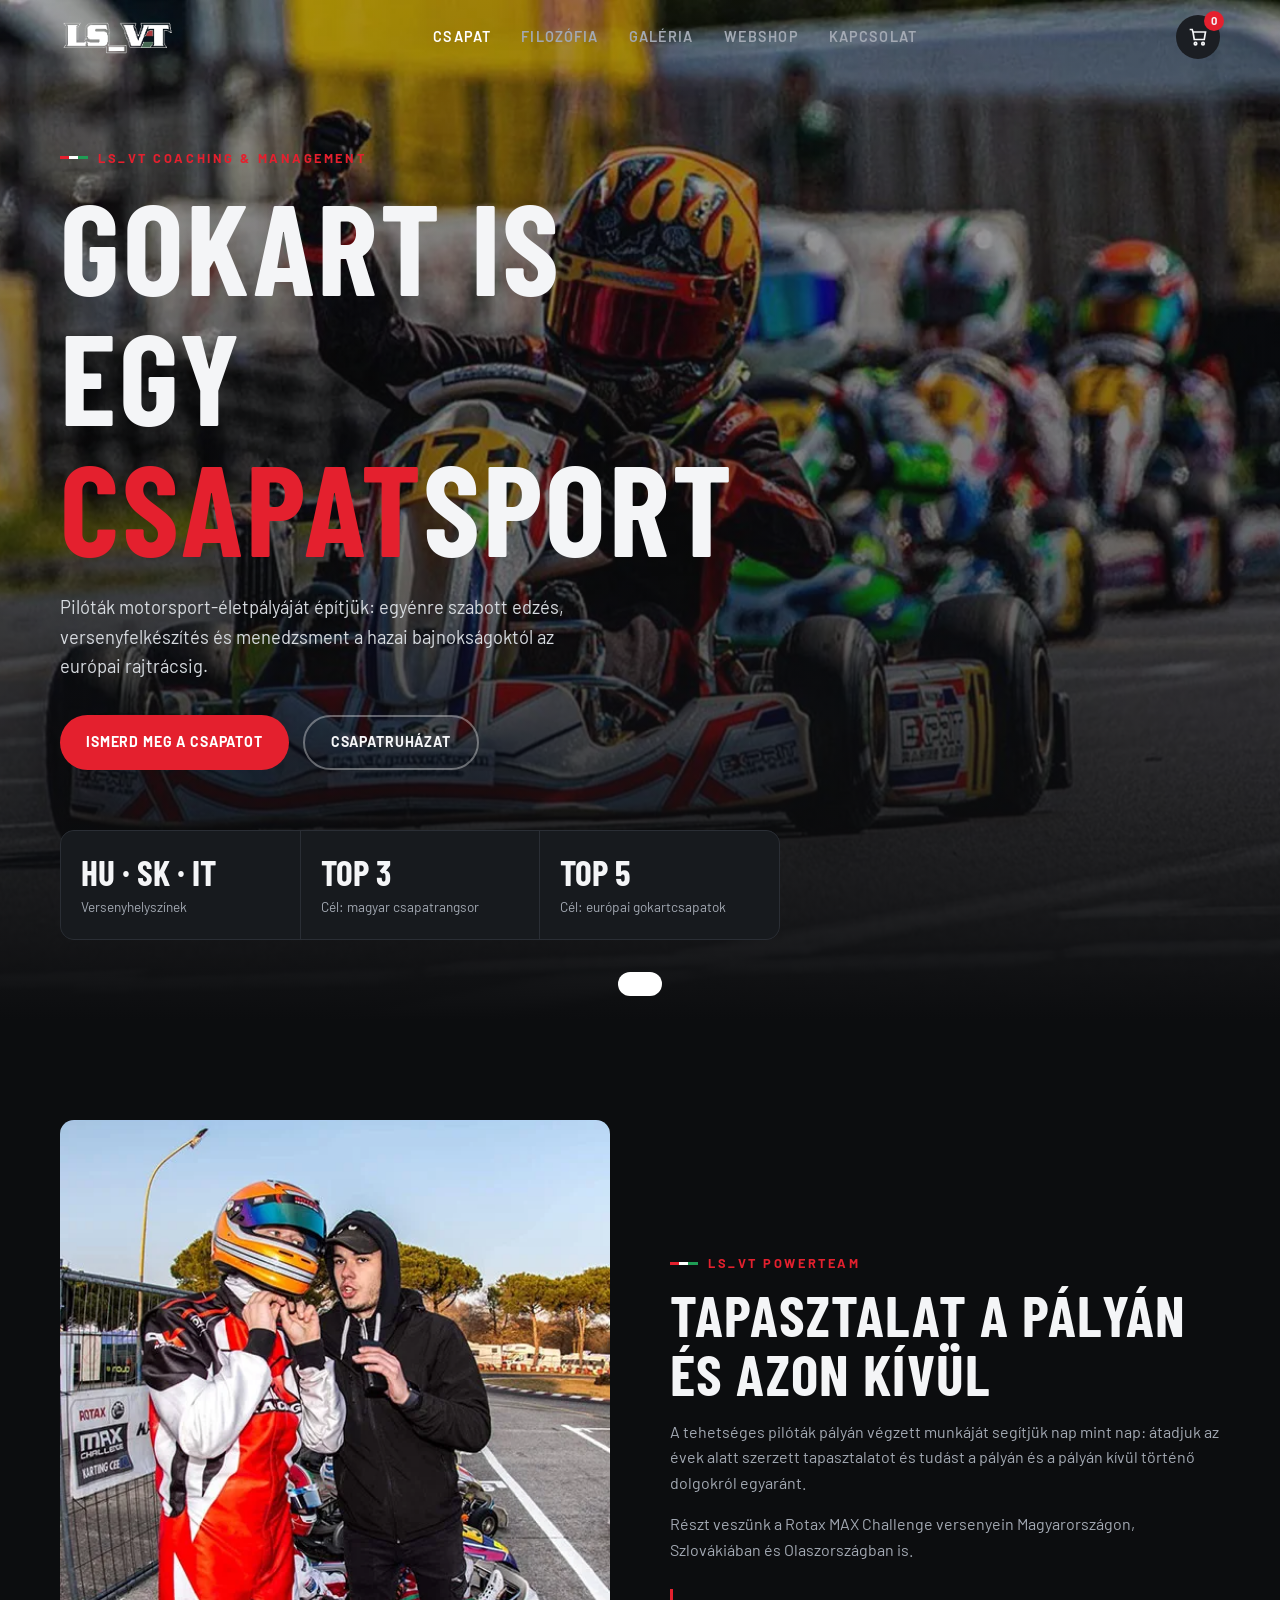
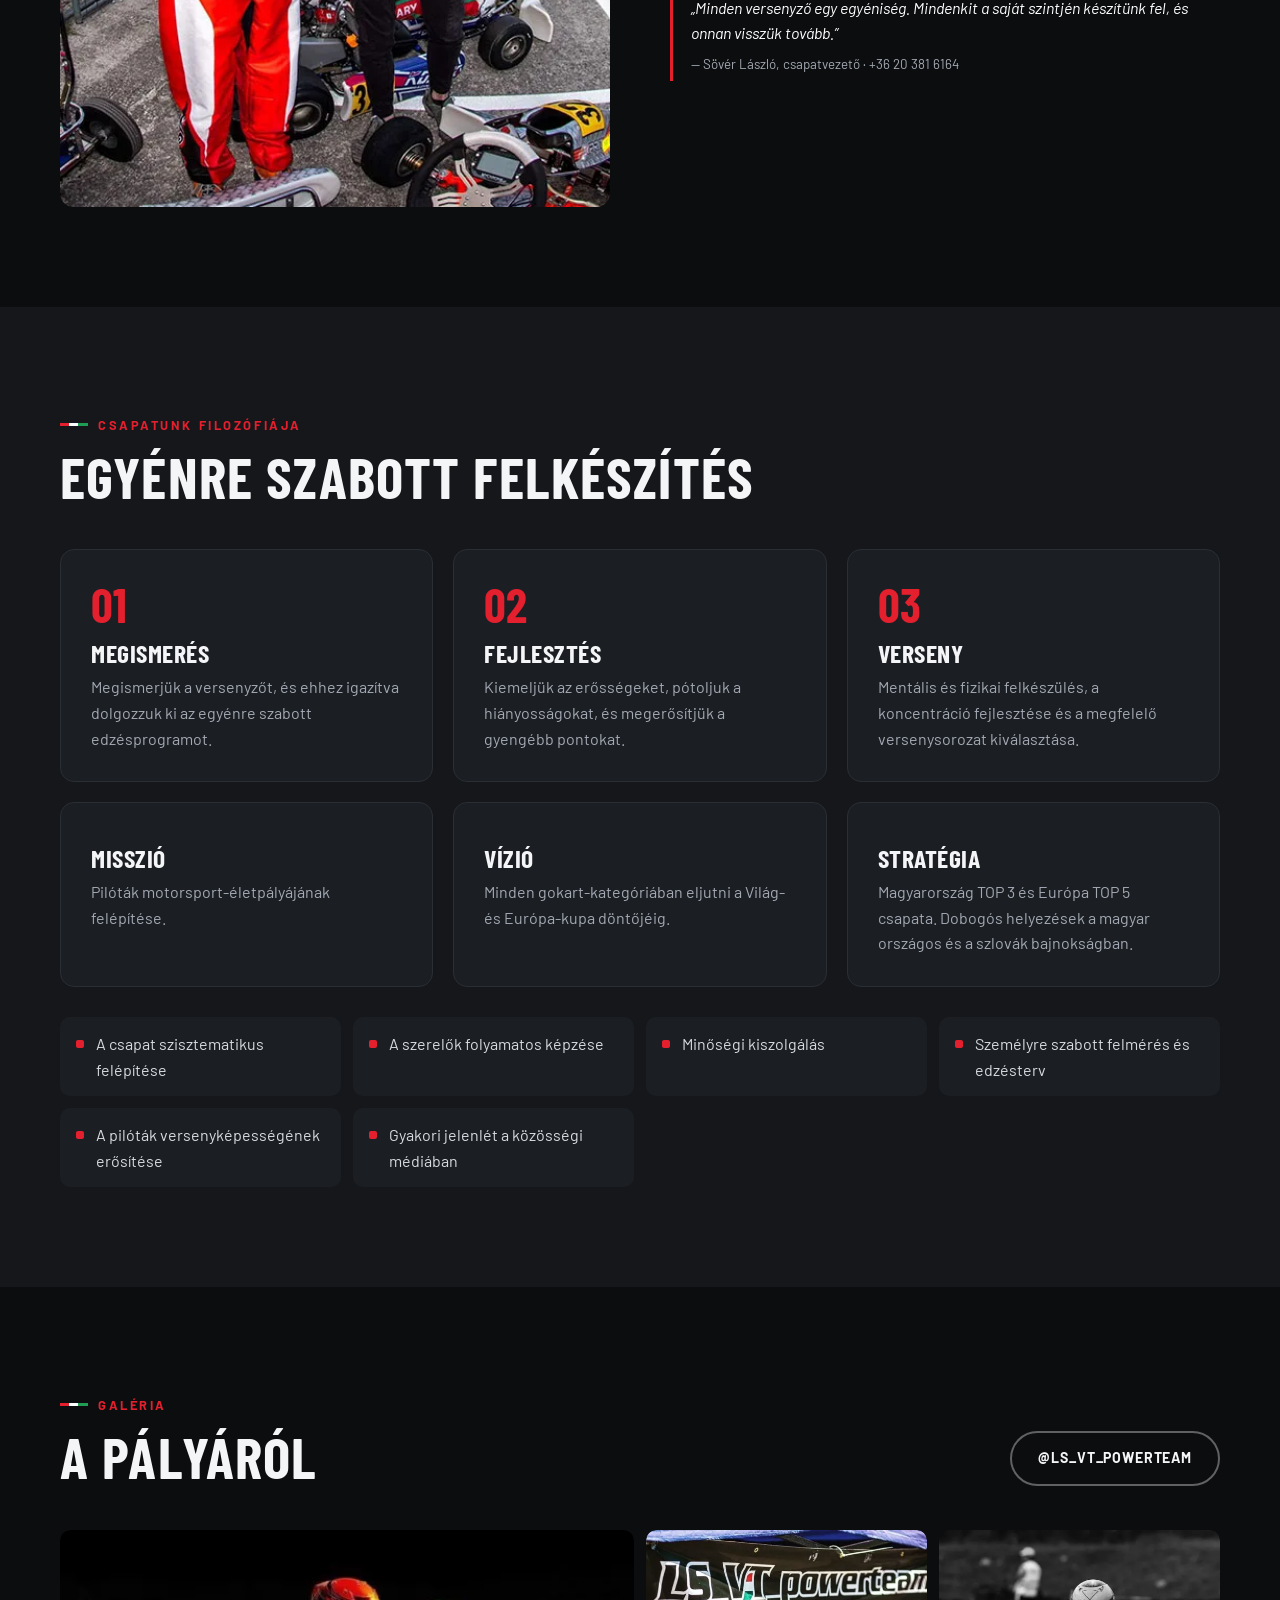
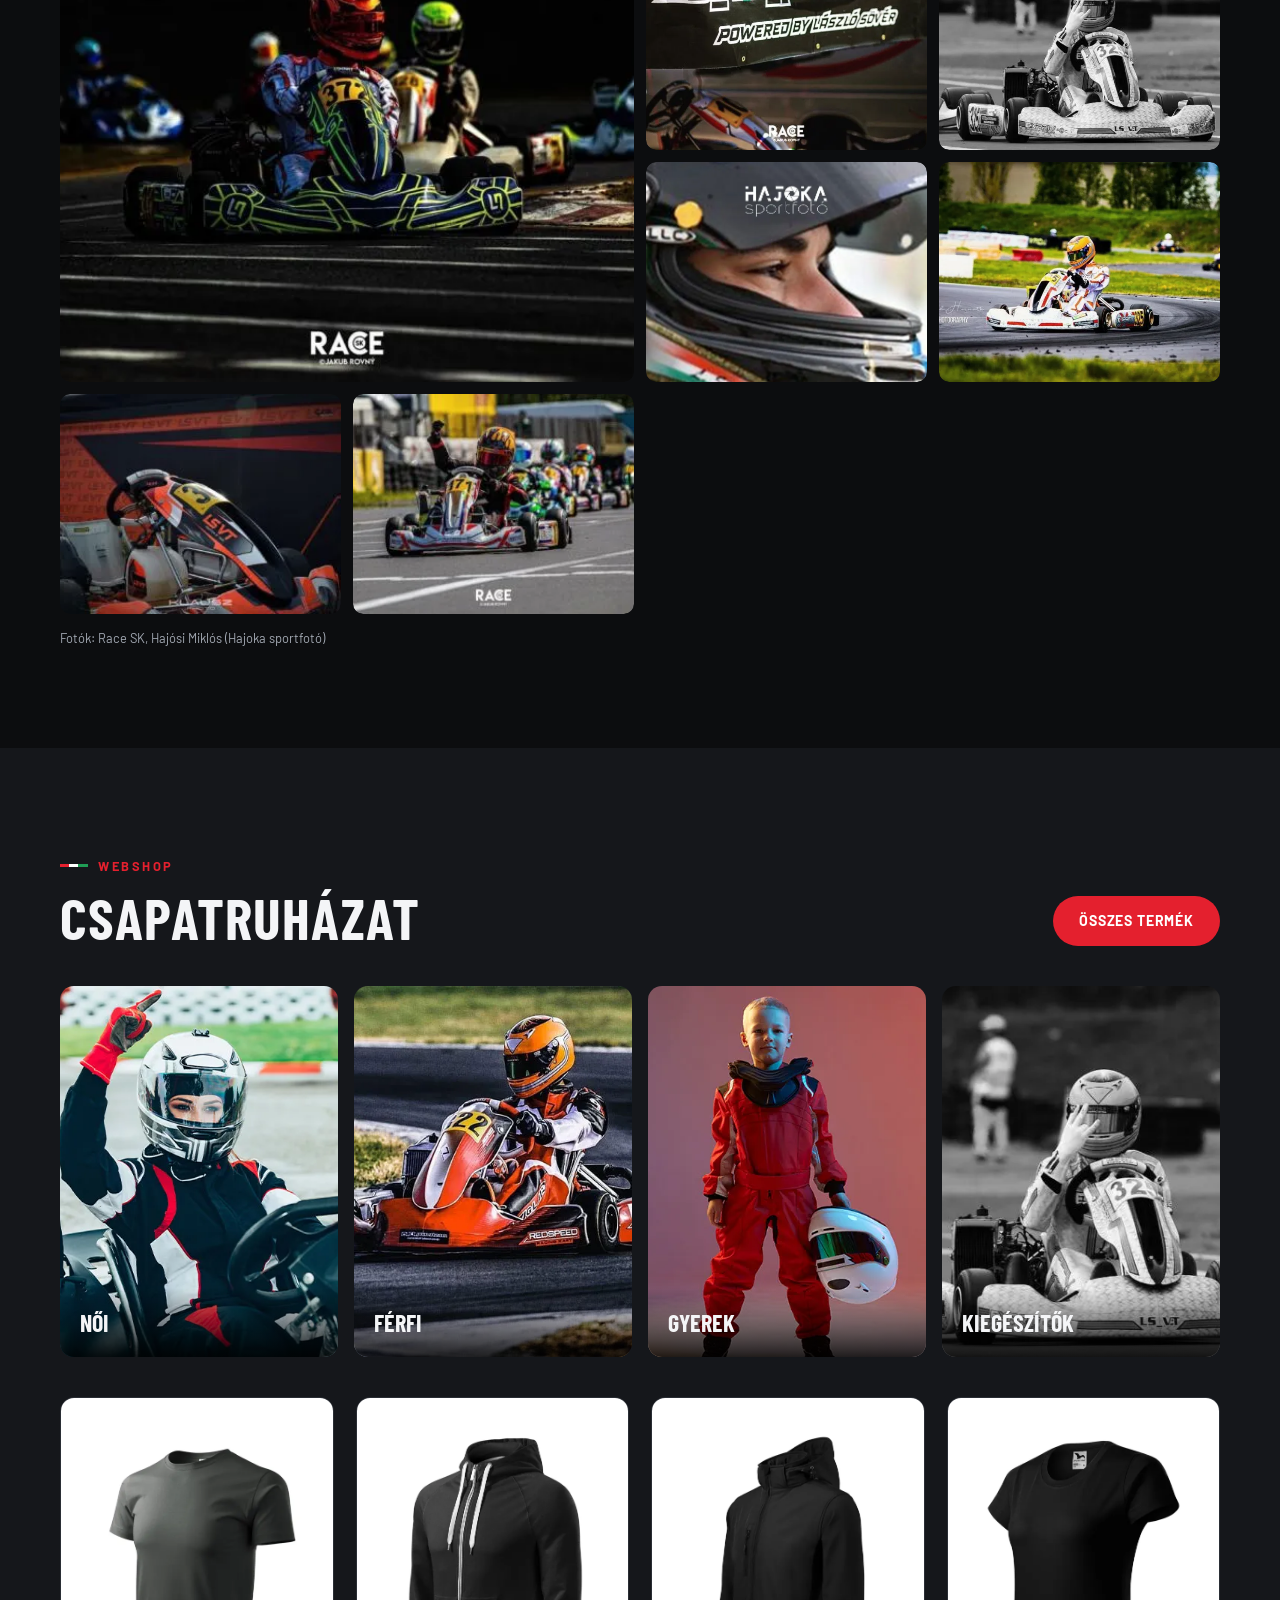
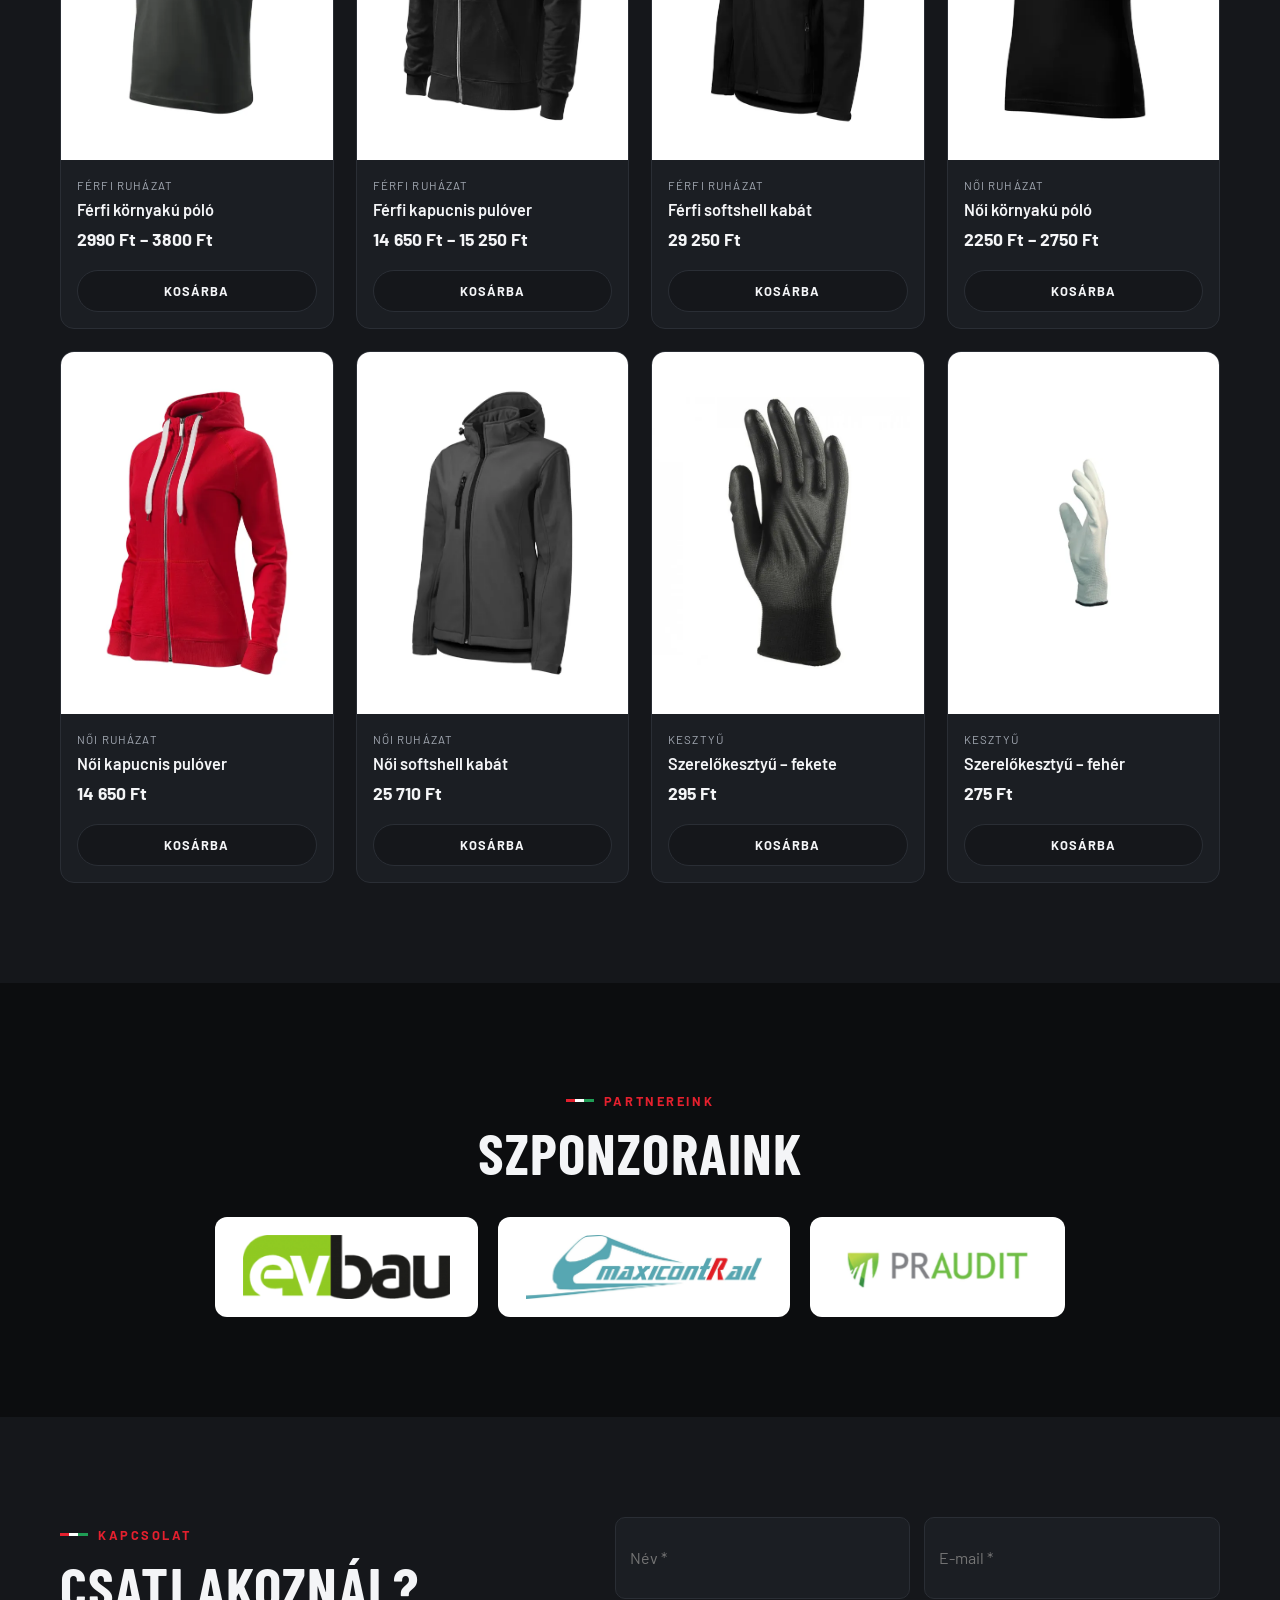
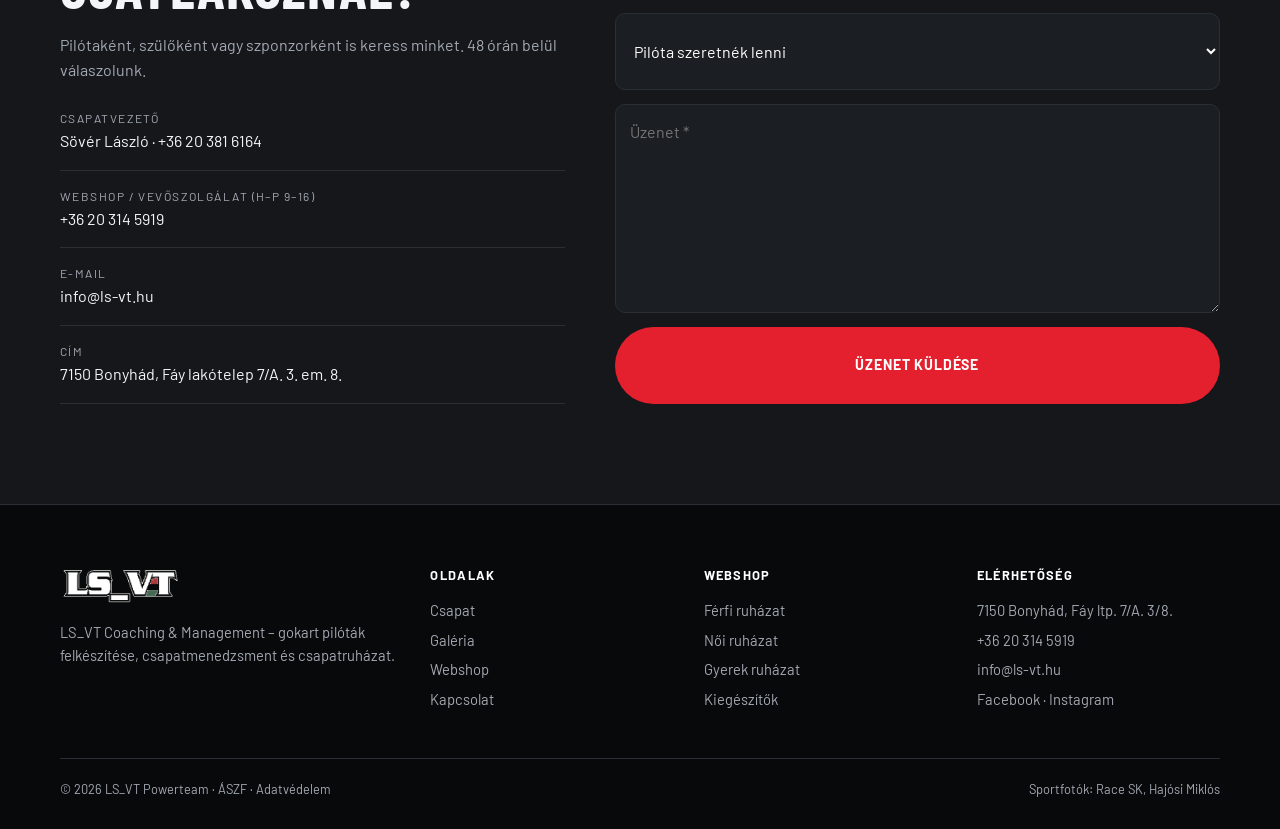
==== index.html @ 289fb7e3 "LS_VT weboldal és webshop újratervezés Co-Authored-By: Claude Opus 5.5 <noreply@anthropic.com> Claud" ====
<!doctype html>
<html lang="hu">
<head>
<meta charset="utf-8">
<meta name="viewport" content="width=device-width,initial-scale=1">
<title>LS_VT Powerteam – Gokart csapat és webshop</title>
<meta name="description" content="LS_VT Coaching & Management: magyar gokartcsapat, egyénre szabott pilótafelkészítés, csapatmenedzsment és csapatruházat webshop.">
<meta property="og:title" content="LS_VT Powerteam – Gokart csapat">
<meta property="og:image" content="assets/img/team.webp">
<link rel="icon" href="assets/img/logo-dark.png">
<link rel="preconnect" href="https://fonts.googleapis.com"><link rel="preconnect" href="https://fonts.gstatic.com" crossorigin>
<link href="https://fonts.googleapis.com/css2?family=Barlow:wght@400;600;700&family=Barlow+Condensed:wght@700;800&display=swap" rel="stylesheet">
<link rel="stylesheet" href="assets/style.css">
</head>
<body data-page="home">
<div id="hdr"></div>

<section class="hero">
  <div class="wrap">
    <span class="eyebrow">LS_VT Coaching &amp; Management</span>
    <h1>Gokart is egy <em>csapat</em>sport</h1>
    <p>Pilóták motorsport-életpályáját építjük: egyénre szabott edzés, versenyfelkészítés és menedzsment a hazai bajnokságoktól az európai rajtrácsig.</p>
    <div class="ctas"><a class="btn btn-red" href="#csapat">Ismerd meg a csapatot</a><a class="btn btn-ghost" href="webshop.html">Csapatruházat</a></div>
    <div class="stats">
      <div><strong>HU · SK · IT</strong><span>Versenyhelyszínek</span></div>
      <div><strong>TOP 3</strong><span>Cél: magyar csapatrangsor</span></div>
      <div><strong>TOP 5</strong><span>Cél: európai gokartcsapatok</span></div>
    </div>
  </div>
</section>

<section id="csapat">
  <div class="wrap split">
    <img src="assets/img/filozofia.webp" alt="LS_VT pilóta és coach a rajtrácson" loading="lazy">
    <div>
      <span class="eyebrow">LS_VT Powerteam</span>
      <h2>Tapasztalat a pályán és azon kívül</h2>
      <p>A tehetséges pilóták pályán végzett munkáját segítjük nap mint nap: átadjuk az évek alatt szerzett tapasztalatot és tudást a pályán és a pályán kívül történő dolgokról egyaránt.</p>
      <p>Részt veszünk a Rotax MAX Challenge versenyein Magyarországon, Szlovákiában és Olaszországban is.</p>
      <div class="quote">„Minden versenyző egy egyéniség. Mindenkit a saját szintjén készítünk fel, és onnan visszük tovább.”<small>— Sövér László, csapatvezető · <a href="tel:+36203816164">+36 20 381 6164</a></small></div>
    </div>
  </div>
</section>

<section id="filozofia" class="alt">
  <div class="wrap">
    <span class="eyebrow">Csapatunk filozófiája</span>
    <h2>Egyénre szabott felkészítés</h2>
    <div class="grid3">
      <div class="pill"><div class="n">01</div><h3>Megismerés</h3><p>Megismerjük a versenyzőt, és ehhez igazítva dolgozzuk ki az egyénre szabott edzésprogramot.</p></div>
      <div class="pill"><div class="n">02</div><h3>Fejlesztés</h3><p>Kiemeljük az erősségeket, pótoljuk a hiányosságokat, és megerősítjük a gyengébb pontokat.</p></div>
      <div class="pill"><div class="n">03</div><h3>Verseny</h3><p>Mentális és fizikai felkészülés, a koncentráció fejlesztése és a megfelelő versenysorozat kiválasztása.</p></div>
    </div>
    <div class="grid3" style="margin-top:20px">
      <div class="pill"><h3>Misszió</h3><p>Pilóták motorsport-életpályájának felépítése.</p></div>
      <div class="pill"><h3>Vízió</h3><p>Minden gokart-kategóriában eljutni a Világ- és Európa-kupa döntőjéig.</p></div>
      <div class="pill"><h3>Stratégia</h3><p>Magyarország TOP 3 és Európa TOP 5 csapata. Dobogós helyezések a magyar országos és a szlovák bajnokságban.</p></div>
    </div>
    <ul class="goals">
      <li>A csapat szisztematikus felépítése</li><li>A szerelők folyamatos képzése</li><li>Minőségi kiszolgálás</li>
      <li>Személyre szabott felmérés és edzésterv</li><li>A pilóták versenyképességének erősítése</li><li>Gyakori jelenlét a közösségi médiában</li>
    </ul>
  </div>
</section>

<section id="galeria">
  <div class="wrap">
    <div class="head-row"><div><span class="eyebrow">Galéria</span><h2>A pályáról</h2></div>
      <a class="btn btn-ghost" href="https://www.instagram.com/ls_vt_powerteam/" target="_blank" rel="noopener">@ls_vt_powerteam</a></div>
    <div class="gal">
      <a class="big" href="https://www.instagram.com/ls_vt_powerteam/" target="_blank" rel="noopener"><img src="assets/img/ig2.webp" alt="LS_VT pilóta éjszakai versenyen" loading="lazy"></a>
      <a href="https://www.instagram.com/ls_vt_powerteam/" target="_blank" rel="noopener"><img src="assets/img/ig4.webp" alt="LS_VT powerteam molinó" loading="lazy"></a>
      <a href="https://www.instagram.com/ls_vt_powerteam/" target="_blank" rel="noopener"><img src="assets/img/ig3.webp" alt="Pilóta a gokartban" loading="lazy"></a>
      <a href="https://www.instagram.com/ls_vt_powerteam/" target="_blank" rel="noopener"><img src="assets/img/cat-egyeb.webp" alt="Pilóta sisakban" loading="lazy"></a>
      <a href="https://www.instagram.com/ls_vt_powerteam/" target="_blank" rel="noopener"><img src="assets/img/ig5.webp" alt="Gokart kanyarban" loading="lazy"></a>
      <a href="https://www.instagram.com/ls_vt_powerteam/" target="_blank" rel="noopener"><img src="assets/img/ig1.webp" alt="LS_VT verseny" loading="lazy"></a>
      <a href="https://www.instagram.com/ls_vt_powerteam/" target="_blank" rel="noopener"><img src="assets/img/ig6.webp" alt="LS_VT verseny" loading="lazy"></a>
    </div>
    <p class="credit">Fotók: Race SK, Hajósi Miklós (Hajoka sportfotó)</p>
  </div>
</section>

<section class="alt" id="shop">
  <div class="wrap">
    <div class="head-row"><div><span class="eyebrow">Webshop</span><h2>Csapatruházat</h2></div>
      <a class="btn btn-red" href="webshop.html">Összes termék</a></div>
    <div class="cats">
      <a class="cat" href="webshop.html?k=Női ruházat"><img src="assets/img/cat-noi.webp" alt="" loading="lazy"><span>Női</span></a>
      <a class="cat" href="webshop.html?k=Férfi ruházat"><img src="assets/img/cat-ferfi.webp" alt="" loading="lazy"><span>Férfi</span></a>
      <a class="cat" href="webshop.html?k=Gyerek ruházat"><img src="assets/img/cat-gyerek.webp" alt="" loading="lazy"><span>Gyerek</span></a>
      <a class="cat" href="webshop.html?k=Kiegészítők"><img src="assets/img/ig3.webp" alt="" loading="lazy"><span>Kiegészítők</span></a>
    </div>
    <div class="pgrid" id="featured"></div>
  </div>
</section>

<section id="szponzorok">
  <div class="wrap" style="text-align:center">
    <span class="eyebrow">Partnereink</span><h2>Szponzoraink</h2>
    <div class="spons">
      <a href="https://evbau.hu/" target="_blank" rel="noopener"><img src="assets/img/sp-evbau.png" alt="EVBAU" loading="lazy"></a>
      <a href="https://maxicontrail.hu/" target="_blank" rel="noopener"><img src="assets/img/sp-rail.jpg" alt="Maxi Con Trail" loading="lazy"></a>
      <a><img src="assets/img/sp-praudit.jpg" alt="Praudit" loading="lazy"></a>
    </div>
  </div>
</section>

<section id="kapcsolat" class="alt">
  <div class="wrap contact">
    <div>
      <span class="eyebrow">Kapcsolat</span><h2>Csatlakoznál?</h2>
      <p style="color:var(--mut);margin:16px 0 10px">Pilótaként, szülőként vagy szponzorként is keress minket. 48 órán belül válaszolunk.</p>
      <ul class="cinfo">
        <li><small>Csapatvezető</small>Sövér László · <a href="tel:+36203816164">+36 20 381 6164</a></li>
        <li><small>Webshop / vevőszolgálat (H–P 9–16)</small><a href="tel:+36203145919">+36 20 314 5919</a></li>
        <li><small>E-mail</small><a href="mailto:info@ls-vt.hu">info@ls-vt.hu</a></li>
        <li><small>Cím</small>7150 Bonyhád, Fáy lakótelep 7/A. 3. em. 8.</li>
      </ul>
    </div>
    <form class="f" id="kf">
      <div class="row"><input name="nev" placeholder="Név *" required><input name="email" type="email" placeholder="E-mail *" required></div>
      <select name="targy"><option>Pilóta szeretnék lenni</option><option>Szponzoráció</option><option>Webshop / rendelés</option><option>Egyéb</option></select>
      <textarea name="uzenet" rows="6" placeholder="Üzenet *" required></textarea>
      <button class="btn btn-red" style="justify-content:center">Üzenet küldése</button>
    </form>
  </div>
</section>

<div id="ftr"></div>
<script src="assets/app.js"></script>
<script>
LSVT.productsReady.then(ps => {
  const pick = [...ps].sort((a, b) => b.img.length - a.img.length || a.id - b.id).slice(0, 8);
  document.getElementById("featured").innerHTML = pick.map(LSVT.card).join("");
});
document.getElementById("kf").onsubmit = e => {
  e.preventDefault(); const d = Object.fromEntries(new FormData(e.target));
  location.href = `mailto:info@ls-vt.hu?subject=${encodeURIComponent(d.targy + " – " + d.nev)}&body=${encodeURIComponent(d.uzenet + "\n\n" + d.nev + " <" + d.email + ">")}`;
};
</script>
</body>
</html>
---- assets/style.css ----
:root{
  --bg:#0c0d0f;--bg2:#15171b;--card:#1b1e23;--line:#2a2e35;
  --fg:#f4f5f7;--mut:#a3a9b3;--red:#e4202e;--green:#1f9d55;--white:#fff;
  --r:14px;--max:1200px;
  --ff:"Barlow",system-ui,sans-serif;--fh:"Barlow Condensed","Barlow",system-ui,sans-serif;
}
*{box-sizing:border-box;margin:0;padding:0}
html{scroll-behavior:smooth}
body{background:var(--bg);color:var(--fg);font:16px/1.6 var(--ff);-webkit-font-smoothing:antialiased;overflow-x:hidden}
img{max-width:100%;display:block}
a{color:inherit;text-decoration:none}
button{font:inherit;cursor:pointer;border:0;background:none;color:inherit}
.wrap{max-width:var(--max);margin:0 auto;padding:0 20px}
h1,h2,h3{font-family:var(--fh);text-transform:uppercase;letter-spacing:.02em;line-height:1.02}
h2{font-size:clamp(2.2rem,5vw,3.6rem)}
.eyebrow{display:inline-flex;align-items:center;gap:10px;color:var(--red);font:700 .8rem var(--ff);letter-spacing:.2em;text-transform:uppercase;margin-bottom:14px}
.eyebrow::before{content:"";width:28px;height:3px;background:linear-gradient(90deg,var(--red) 33%,#fff 33% 66%,var(--green) 66%)}
.btn{display:inline-flex;align-items:center;gap:10px;padding:14px 26px;border-radius:999px;font-weight:700;text-transform:uppercase;letter-spacing:.06em;font-size:.88rem;transition:.2s}
.btn-red{background:var(--red);color:#fff}.btn-red:hover{background:#ff3341;transform:translateY(-2px)}
.btn-ghost{border:2px solid rgba(255,255,255,.35)}.btn-ghost:hover{border-color:#fff}
section{padding:100px 0}

/* header */
.hdr{position:fixed;inset:0 0 auto;z-index:50;transition:.25s}
.hdr.solid{background:rgba(12,13,15,.92);backdrop-filter:blur(12px);border-bottom:1px solid var(--line)}
.hdr .wrap{display:flex;align-items:center;justify-content:space-between;height:74px}
.hdr .logo img{height:38px;width:auto}
.nav{display:flex;gap:30px;align-items:center}
.nav a{font-weight:600;font-size:.9rem;text-transform:uppercase;letter-spacing:.08em;color:var(--mut)}
.nav a:hover,.nav a.on{color:#fff}
.cartbtn{position:relative;width:44px;height:44px;border-radius:50%;background:var(--card);display:grid;place-items:center}
.cartbtn b{position:absolute;top:-4px;right:-4px;background:var(--red);font-size:.7rem;min-width:20px;height:20px;border-radius:10px;display:grid;place-items:center;padding:0 5px}
.burger{display:none}
@media(max-width:820px){
  .nav{position:fixed;inset:74px 0 auto;flex-direction:column;background:var(--bg);padding:24px;gap:20px;border-bottom:1px solid var(--line);transform:translateY(-130%);transition:.3s}
  .nav.open{transform:none}
  .burger{display:grid;place-items:center;width:44px;height:44px}
  .hdr{background:rgba(12,13,15,.92)}
}

/* hero */
.hero{min-height:100svh;display:flex;align-items:flex-end;position:relative;padding:140px 0 80px;isolation:isolate}
.hero::before{content:"";position:absolute;inset:0;background:url(img/team.webp) center 30%/cover;z-index:-2}
.hero::after{content:"";position:absolute;inset:0;background:linear-gradient(180deg,rgba(12,13,15,.35),rgba(12,13,15,.55) 50%,var(--bg));z-index:-1}
.hero h1{font-size:clamp(3.2rem,10vw,8rem);max-width:12ch}
.hero h1 em{font-style:normal;color:var(--red)}
.hero p{max-width:52ch;color:#d7dbe0;font-size:1.15rem;margin:22px 0 34px}
.hero .ctas{display:flex;gap:14px;flex-wrap:wrap}
.stats{display:grid;grid-template-columns:repeat(3,1fr);gap:1px;background:var(--line);border:1px solid var(--line);border-radius:var(--r);overflow:hidden;margin-top:60px;max-width:720px}
.stats div{background:rgba(21,23,27,.85);padding:20px}
.stats strong{font:700 2.2rem var(--fh);display:block}
.stats span{color:var(--mut);font-size:.85rem}

/* split */
.split{display:grid;grid-template-columns:1fr 1fr;gap:60px;align-items:center}
.split img{border-radius:var(--r);aspect-ratio:4/5;object-fit:cover;width:100%}
.split p{color:var(--mut);margin-top:16px}
.quote{border-left:3px solid var(--red);padding:6px 0 6px 18px;margin-top:26px;color:#fff;font-style:italic}
.quote small{display:block;color:var(--mut);font-style:normal;margin-top:8px}
@media(max-width:820px){.split{grid-template-columns:1fr;gap:36px}}

/* pillars */
.alt{background:var(--bg2)}
.grid3{display:grid;grid-template-columns:repeat(3,1fr);gap:20px;margin-top:44px}
.pill{background:var(--card);border:1px solid var(--line);border-radius:var(--r);padding:30px}
.pill .n{font:700 3rem var(--fh);color:var(--red);line-height:1}
.pill h3{font-size:1.6rem;margin:12px 0 8px}
.pill p{color:var(--mut)}
@media(max-width:820px){.grid3{grid-template-columns:1fr}}
.goals{display:grid;grid-template-columns:repeat(auto-fill,minmax(250px,1fr));gap:12px;margin-top:30px}
.goals li{list-style:none;background:var(--card);border-radius:10px;padding:14px 16px;display:flex;gap:12px;align-items:flex-start;color:#d7dbe0}
.goals li::before{content:"";flex:none;width:8px;height:8px;margin-top:9px;border-radius:2px;background:var(--red)}

/* gallery */
.gal{display:grid;grid-template-columns:repeat(4,1fr);grid-auto-rows:220px;gap:12px;margin-top:44px}
.gal img{width:100%;height:100%;object-fit:cover;border-radius:10px;transition:.4s;filter:saturate(.9)}
.gal a{overflow:hidden;border-radius:10px}
.gal a:hover img{transform:scale(1.05);filter:none}
.gal .big{grid-column:span 2;grid-row:span 2}
@media(max-width:820px){.gal{grid-template-columns:1fr 1fr;grid-auto-rows:160px}}
.credit{color:var(--mut);font-size:.8rem;margin-top:14px}

/* products */
.head-row{display:flex;justify-content:space-between;align-items:flex-end;gap:20px;flex-wrap:wrap}
.pgrid{display:grid;grid-template-columns:repeat(auto-fill,minmax(230px,1fr));gap:22px;margin-top:40px}
.pc{background:var(--card);border:1px solid var(--line);border-radius:var(--r);overflow:hidden;display:flex;flex-direction:column;transition:.2s}
.pc:hover{border-color:#444a54;transform:translateY(-3px)}
.pc .ph{aspect-ratio:3/4;background:#fff;position:relative;overflow:hidden}
.pc .ph img{width:100%;height:100%;object-fit:contain;transition:opacity .3s}
.pc .ph img+img{position:absolute;inset:0;opacity:0}
.pc:hover .ph img+img{opacity:1}
.pc .bd{padding:16px;display:flex;flex-direction:column;gap:6px;flex:1}
.pc .ct{font-size:.72rem;color:var(--mut);text-transform:uppercase;letter-spacing:.1em}
.pc h3{font:600 1.02rem var(--ff);text-transform:none;letter-spacing:0}
.pc .pr{font-weight:700;font-size:1.1rem;margin-top:auto}
.pc .add{margin-top:10px;background:var(--bg2);border:1px solid var(--line);border-radius:999px;padding:10px;font-weight:700;font-size:.8rem;text-transform:uppercase;letter-spacing:.08em}
.pc .add:hover{background:var(--red);border-color:var(--red)}

/* categories */
.cats{display:grid;grid-template-columns:repeat(4,1fr);gap:16px;margin-top:40px}
.cat{position:relative;border-radius:var(--r);overflow:hidden;aspect-ratio:3/4}
.cat img{width:100%;height:100%;object-fit:cover;transition:.5s}
.cat:hover img{transform:scale(1.06)}
.cat span{position:absolute;inset:auto 0 0;padding:20px;font:700 1.5rem var(--fh);text-transform:uppercase;background:linear-gradient(transparent,rgba(0,0,0,.85))}
@media(max-width:820px){.cats{grid-template-columns:1fr 1fr}}

/* sponsors */
.spons{display:flex;flex-wrap:wrap;gap:20px;justify-content:center;margin-top:36px}
.spons a{background:#fff;border-radius:12px;padding:18px 28px;height:100px;display:grid;place-items:center;min-width:200px}
.spons img{max-height:64px;width:auto}

/* contact */
.contact{display:grid;grid-template-columns:1fr 1.2fr;gap:50px}
.cinfo li{list-style:none;padding:16px 0;border-bottom:1px solid var(--line)}
.cinfo small{display:block;color:var(--mut);font-size:.75rem;text-transform:uppercase;letter-spacing:.12em}
form.f{display:grid;gap:14px}
.f input,.f textarea,.f select{width:100%;background:var(--card);border:1px solid var(--line);border-radius:10px;padding:14px;color:#fff;font:inherit}
.f input:focus,.f textarea:focus,.f select:focus{outline:2px solid var(--red);border-color:transparent}
.f .row{display:grid;grid-template-columns:1fr 1fr;gap:14px}
@media(max-width:820px){.contact{grid-template-columns:1fr}.f .row{grid-template-columns:1fr}}

/* footer */
footer{background:#08090a;border-top:1px solid var(--line);padding:60px 0 30px;color:var(--mut);font-size:.92rem}
.fgrid{display:grid;grid-template-columns:1.4fr 1fr 1fr 1fr;gap:30px}
footer h4{color:#fff;text-transform:uppercase;letter-spacing:.1em;font-size:.8rem;margin-bottom:14px}
footer li{list-style:none;margin:6px 0}
footer a:hover{color:#fff}
.fbot{border-top:1px solid var(--line);margin-top:40px;padding-top:20px;display:flex;justify-content:space-between;flex-wrap:wrap;gap:10px;font-size:.8rem}
@media(max-width:820px){.fgrid{grid-template-columns:1fr 1fr}}

/* shop page */
.shop-hero{padding:140px 0 40px;background:linear-gradient(180deg,#1a0a0c,var(--bg))}
.shop-hero h1{font-size:clamp(2.8rem,7vw,5rem)}
.tools{display:flex;gap:10px;flex-wrap:wrap;align-items:center;margin-top:28px}
.chip{padding:9px 16px;border-radius:999px;background:var(--card);border:1px solid var(--line);font-weight:600;font-size:.85rem}
.chip.on{background:#fff;color:#000;border-color:#fff}
.tools input,.tools select{background:var(--card);border:1px solid var(--line);color:#fff;border-radius:999px;padding:9px 16px;font:inherit;font-size:.9rem}
.tools .sp{flex:1}
.empty{color:var(--mut);padding:40px 0}

/* drawer + modal */
.ov{position:fixed;inset:0;background:rgba(0,0,0,.6);z-index:80;opacity:0;pointer-events:none;transition:.25s}
.ov.on{opacity:1;pointer-events:auto}
.drawer{position:fixed;top:0;right:0;bottom:0;width:min(420px,100%);background:var(--bg2);z-index:90;transform:translateX(100%);transition:.3s;display:flex;flex-direction:column}
.drawer.on{transform:none}
.dh{display:flex;justify-content:space-between;align-items:center;padding:20px;border-bottom:1px solid var(--line)}
.dh h3{font-size:1.6rem}
.items{flex:1;overflow:auto;padding:10px 20px}
.it{display:grid;grid-template-columns:64px 1fr auto;gap:12px;padding:12px 0;border-bottom:1px solid var(--line);align-items:center}
.it img{width:64px;height:80px;object-fit:contain;background:#fff;border-radius:8px}
.it small{color:var(--mut);display:block}
.qty{display:inline-flex;align-items:center;gap:8px;margin-top:6px}
.qty button{width:26px;height:26px;border-radius:50%;background:var(--card)}
.df{padding:20px;border-top:1px solid var(--line);display:grid;gap:12px}
.tot{display:flex;justify-content:space-between;font-weight:700;font-size:1.2rem}
.x{width:40px;height:40px;border-radius:50%;background:var(--card);font-size:1.3rem}
.modal{position:fixed;inset:0;z-index:95;display:grid;place-items:center;padding:16px;pointer-events:none;opacity:0;transition:.25s}
.modal.on{opacity:1;pointer-events:auto}
.mbox{background:var(--bg2);border:1px solid var(--line);border-radius:18px;width:min(900px,100%);max-height:92vh;overflow:auto;position:relative}
.mbox .x{position:absolute;top:12px;right:12px;z-index:2}
.pd{display:grid;grid-template-columns:1fr 1fr}
.pd .gal2{background:#fff;padding:20px;display:grid;gap:10px}
.pd .gal2 img{width:100%;aspect-ratio:3/4;object-fit:contain}
.pd .thumbs{display:flex;gap:8px}
.pd .thumbs img{width:60px;height:72px;border:2px solid transparent;border-radius:6px;cursor:pointer}
.pd .thumbs img.on{border-color:var(--red)}
.pd .info{padding:34px 28px;display:flex;flex-direction:column;gap:14px}
.pd h2{font-size:2rem}
.pd .pr{font-size:1.6rem;font-weight:700}
.opts{display:flex;flex-wrap:wrap;gap:8px}
.opt{padding:8px 14px;border-radius:8px;background:var(--card);border:1px solid var(--line);font-size:.85rem}
.opt.on{border-color:var(--red);background:rgba(228,32,46,.15)}
.pd label{font-size:.78rem;color:var(--mut);text-transform:uppercase;letter-spacing:.12em}
@media(max-width:720px){.pd{grid-template-columns:1fr}}
.toast{position:fixed;bottom:24px;left:50%;transform:translate(-50%,120px);background:#fff;color:#000;padding:12px 22px;border-radius:999px;font-weight:600;z-index:99;transition:.3s}
.toast.on{transform:translate(-50%,0)}
.steps{color:var(--mut);font-size:.85rem}
.ok{padding:50px 30px;text-align:center}
.ok h2{margin-bottom:12px}
.hero .wrap{width:100%}
@media(max-width:520px){
  .hero h1{font-size:clamp(2.6rem,13vw,4rem)}
  .stats strong{font-size:1.35rem}
  .stats div{padding:14px 10px}
  section{padding:70px 0}
}
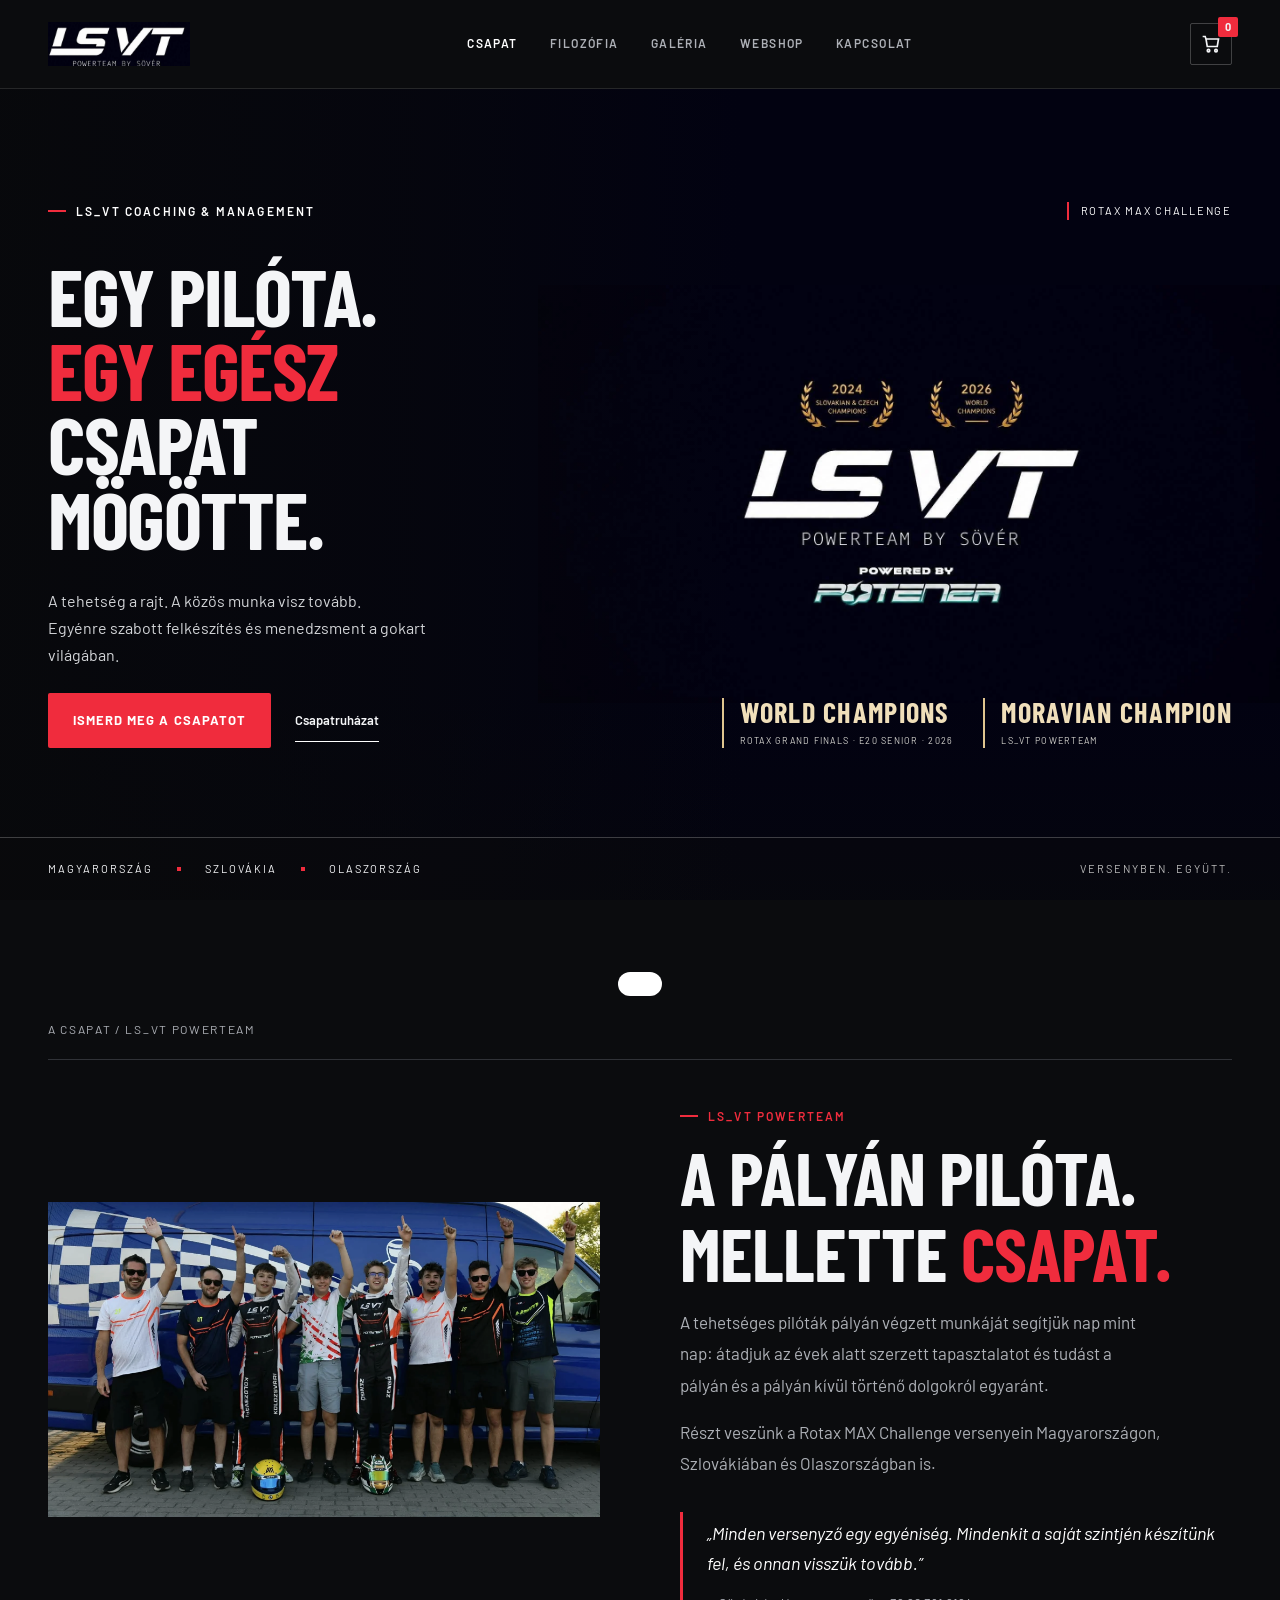
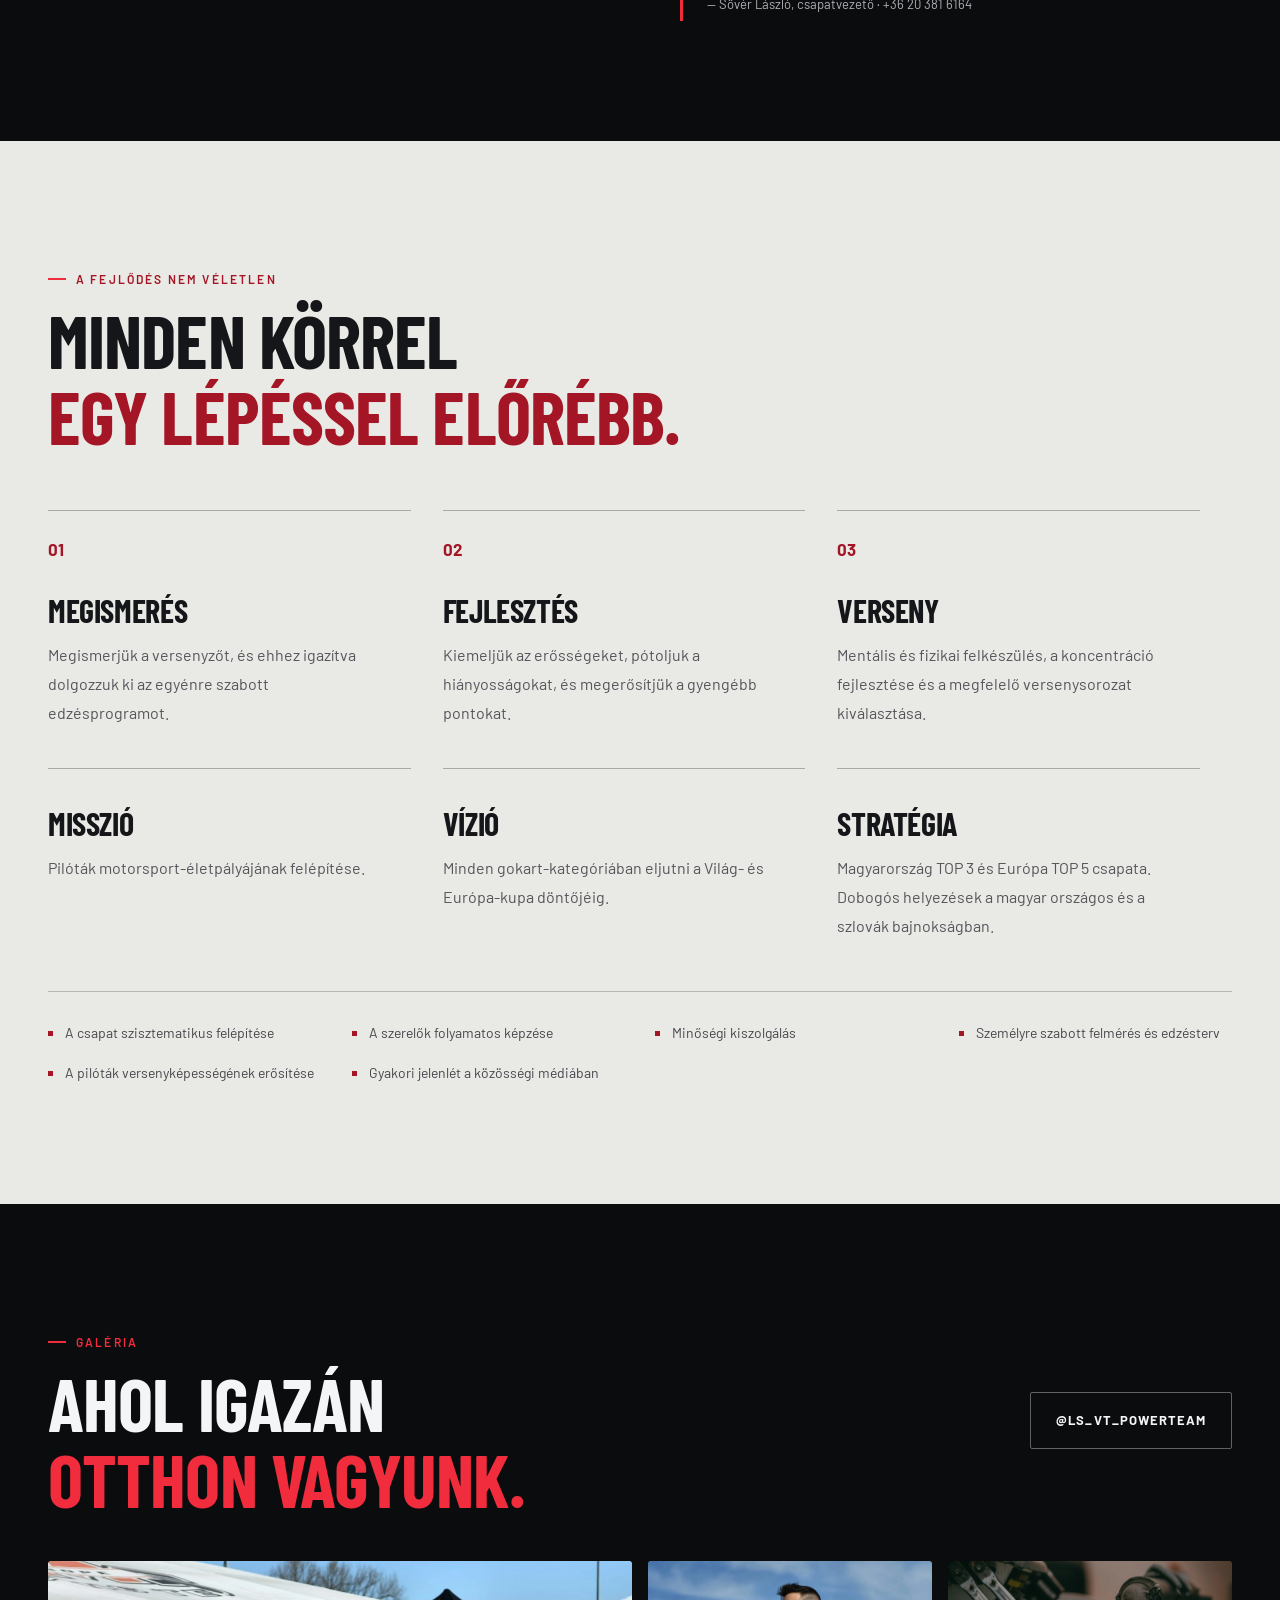
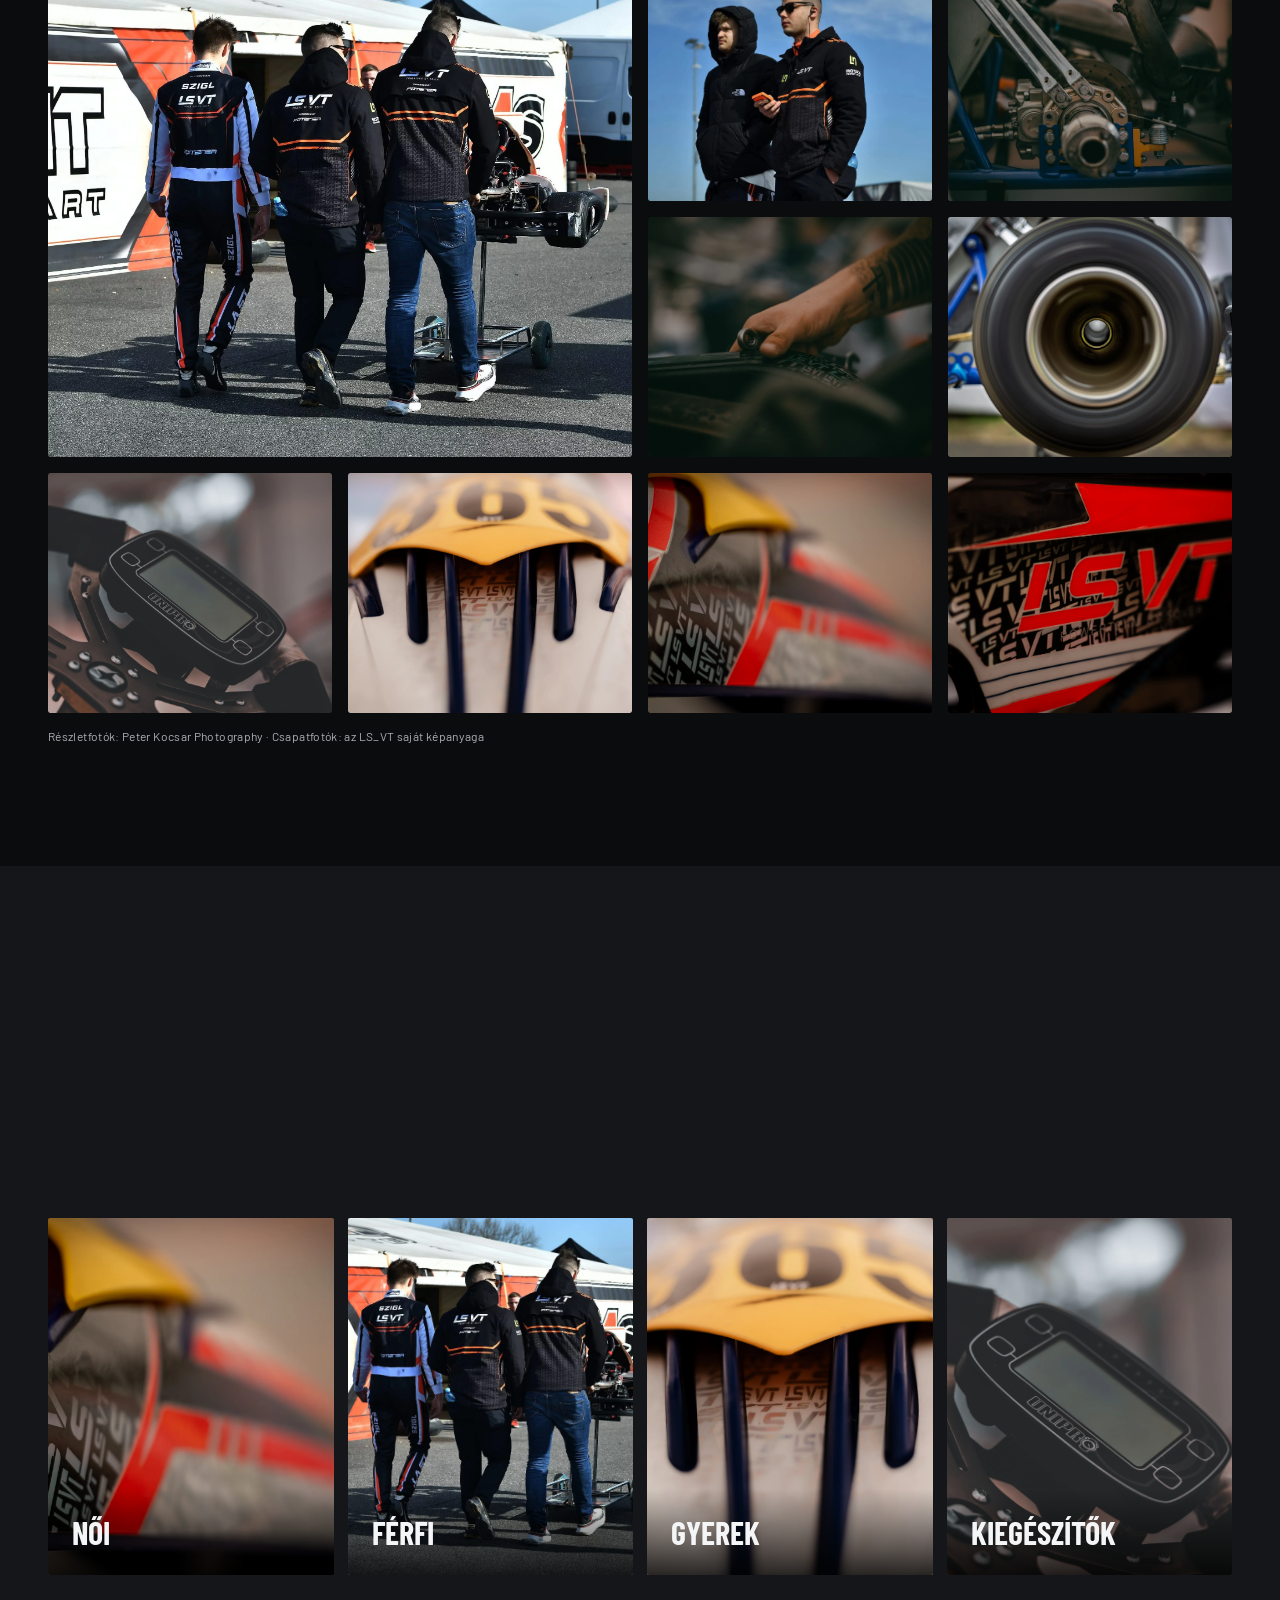
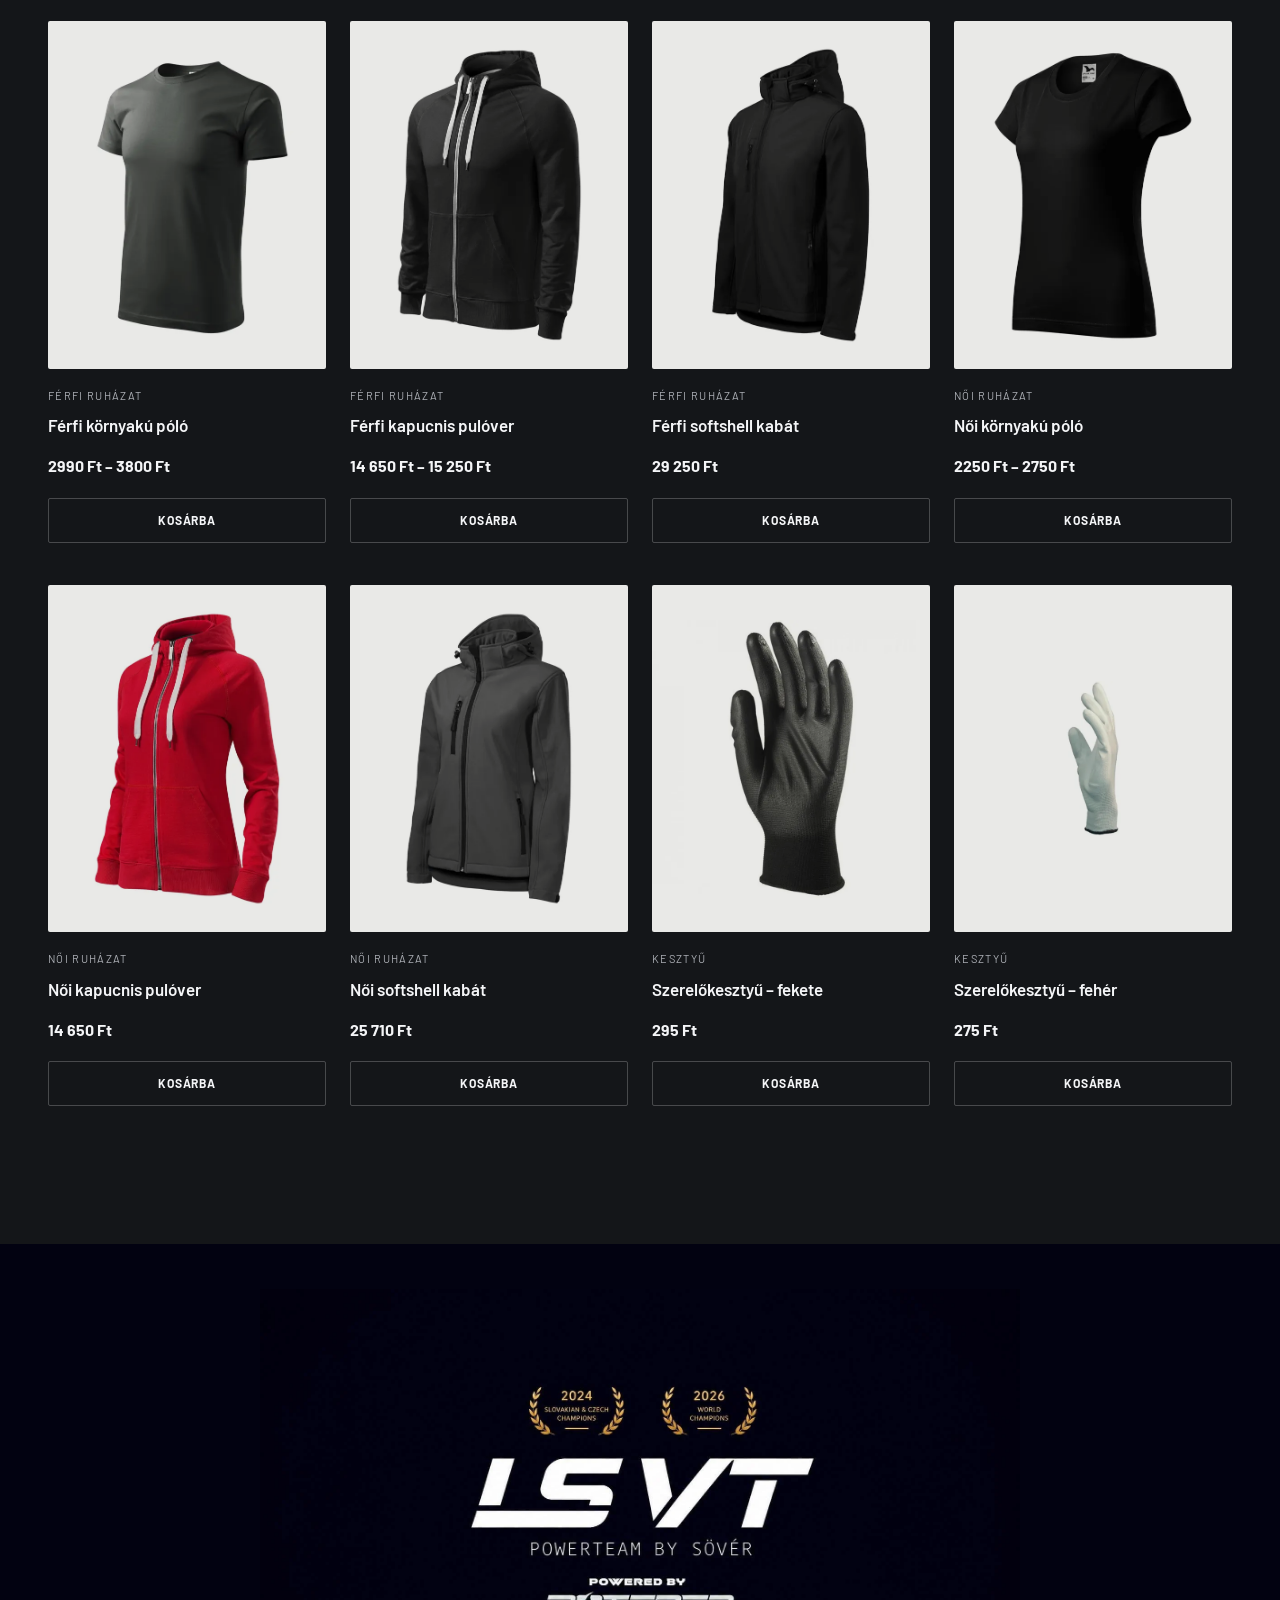
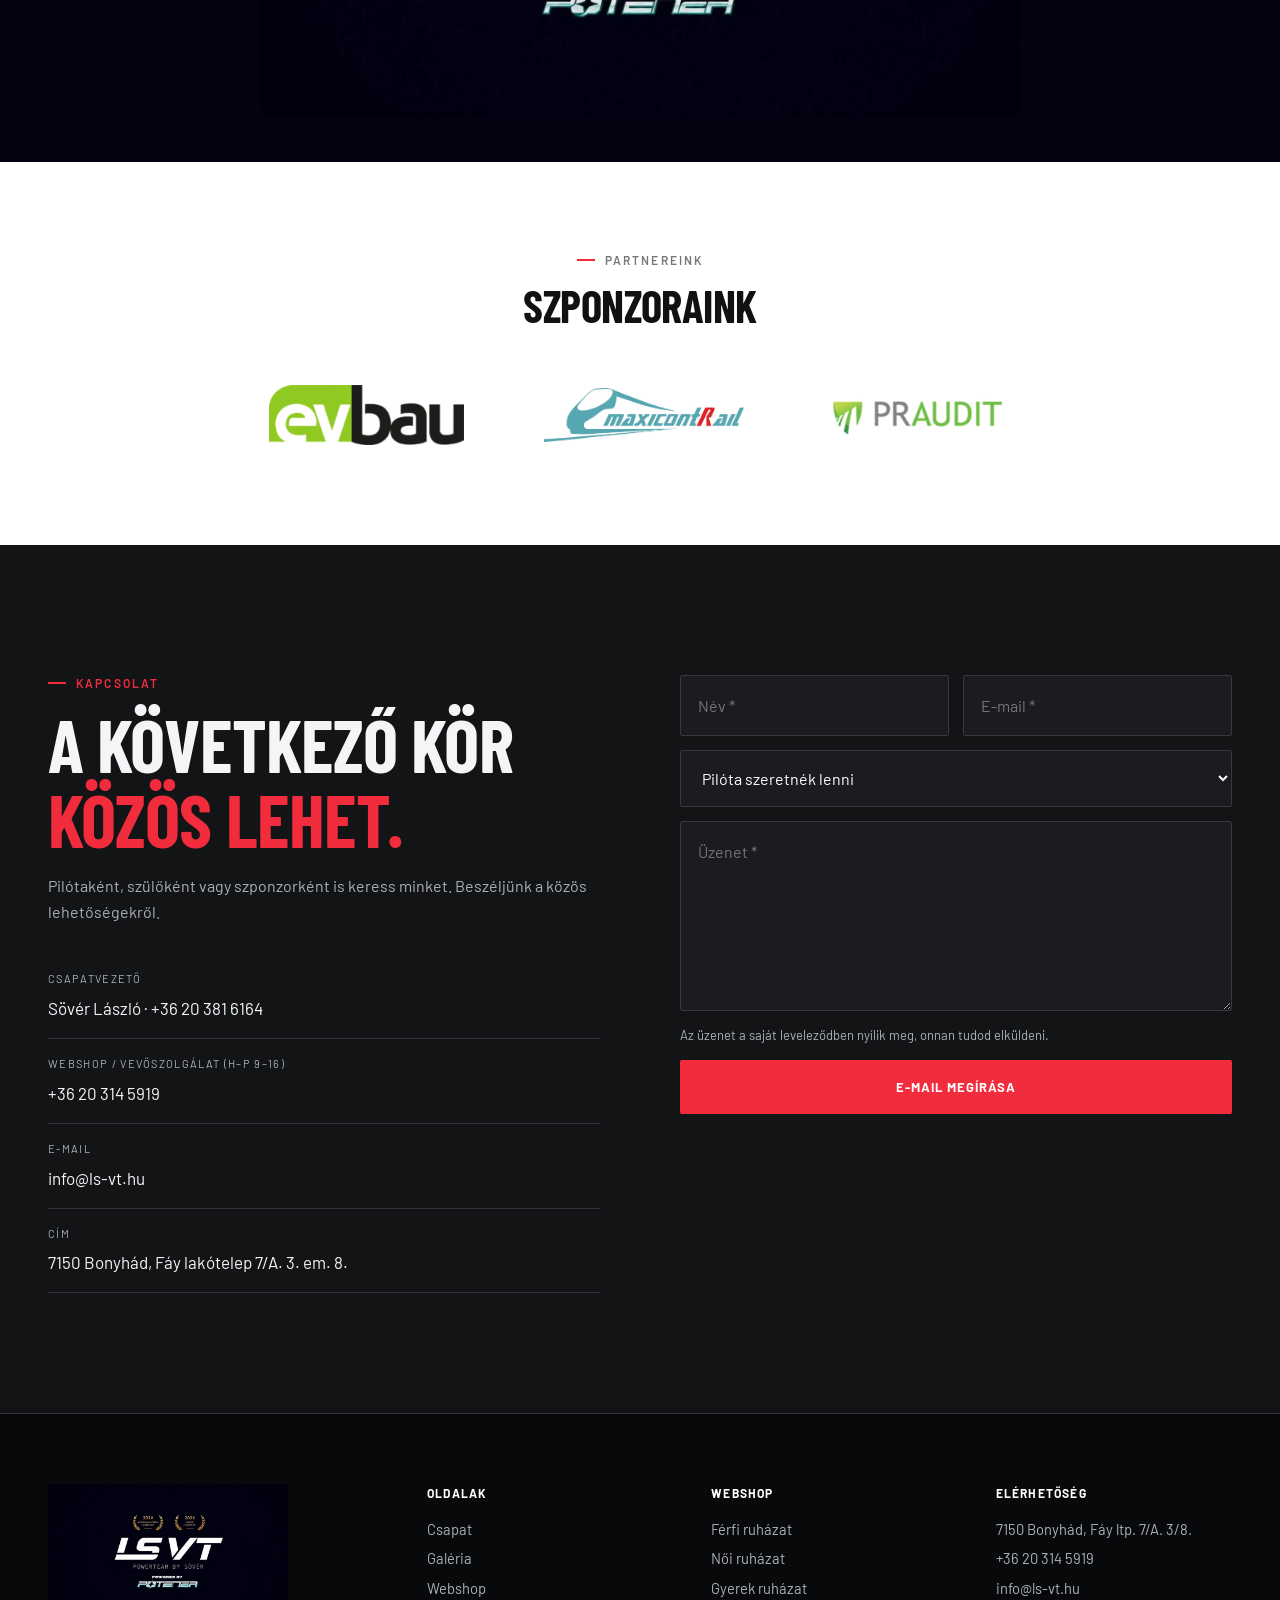
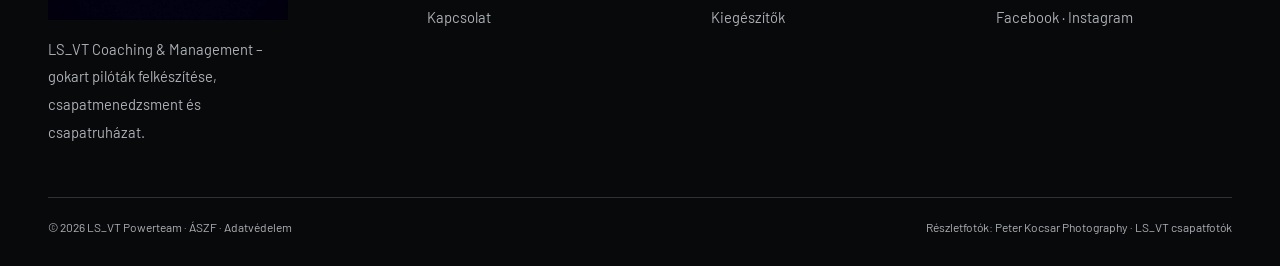
==== commit 6d8bb996: "Redesign team website and update team photography" ====
--- a/index.html
+++ b/index.html
@@ -6,7 +6,7 @@
 <title>LS_VT Powerteam – Gokart csapat és webshop</title>
 <meta name="description" content="LS_VT Coaching & Management: magyar gokartcsapat, egyénre szabott pilótafelkészítés, csapatmenedzsment és csapatruházat webshop.">
 <meta property="og:title" content="LS_VT Powerteam – Gokart csapat">
-<meta property="og:image" content="assets/img/team.webp">
+<meta property="og:image" content="assets/img/brand.webp">
 <link rel="icon" href="assets/img/logo-dark.png">
 <link rel="preconnect" href="https://fonts.googleapis.com"><link rel="preconnect" href="https://fonts.gstatic.com" crossorigin>
 <link href="https://fonts.googleapis.com/css2?family=Barlow:wght@400;600;700&family=Barlow+Condensed:wght@700;800&display=swap" rel="stylesheet">
@@ -15,26 +15,28 @@
 <body data-page="home">
 <div id="hdr"></div>
 
+<main id="main">
 <section class="hero">
-  <div class="wrap">
-    <span class="eyebrow">LS_VT Coaching &amp; Management</span>
-    <h1>Gokart is egy <em>csapat</em>sport</h1>
-    <p>Pilóták motorsport-életpályáját építjük: egyénre szabott edzés, versenyfelkészítés és menedzsment a hazai bajnokságoktól az európai rajtrácsig.</p>
-    <div class="ctas"><a class="btn btn-red" href="#csapat">Ismerd meg a csapatot</a><a class="btn btn-ghost" href="webshop.html">Csapatruházat</a></div>
-    <div class="stats">
-      <div><strong>HU · SK · IT</strong><span>Versenyhelyszínek</span></div>
-      <div><strong>TOP 3</strong><span>Cél: magyar csapatrangsor</span></div>
-      <div><strong>TOP 5</strong><span>Cél: európai gokartcsapatok</span></div>
+  <div class="hero-photo"><img src="assets/img/brand.webp" alt="LSVT Powerteam by Sövér – a csapat logója" fetchpriority="high"></div>
+  <div class="wrap hero-content">
+    <div class="hero-topline"><span class="eyebrow">LS_VT Coaching &amp; Management</span><span class="race-label">ROTAX MAX CHALLENGE</span></div>
+    <div class="hero-honours" aria-label="Bajnoki címeink">
+      <div class="honour"><span class="honour-rule" aria-hidden="true"></span><span class="honour-copy"><strong>World champions</strong><small>ROTAX GRAND FINALS · E20 SENIOR · 2026</small></span></div>
+      <div class="honour"><span class="honour-rule" aria-hidden="true"></span><span class="honour-copy"><strong>Moravian champion</strong><small>LS_VT POWERTEAM</small></span></div>
     </div>
+    <h1>Egy pilóta.<br><em>Egy egész</em><br>csapat mögötte.</h1>
+    <div class="hero-bottom"><p>A tehetség a rajt. A közös munka visz tovább. <br>Egyénre szabott felkészítés és menedzsment a gokart világában.</p>
+    <div class="ctas"><a class="btn btn-red" href="#csapat">Ismerd meg a csapatot</a><a class="hero-shop" href="webshop.html">Csapatruházat</a></div></div>
   </div>
+  <div class="hero-rail"><span>MAGYARORSZÁG</span><i></i><span>SZLOVÁKIA</span><i></i><span>OLASZORSZÁG</span><span class="rail-end">VERSENYBEN. EGYÜTT.</span></div>
 </section>
 
 <section id="csapat">
-  <div class="wrap split">
-    <img src="assets/img/filozofia.webp" alt="LS_VT pilóta és coach a rajtrácson" loading="lazy">
+  <div class="wrap split"><div class="section-index">A csapat / LS_VT Powerteam</div>
+    <img src="assets/img/team-new.webp" alt="Az LS_VT csapat közös fotója a csapatbusz előtt" loading="lazy">
     <div>
       <span class="eyebrow">LS_VT Powerteam</span>
-      <h2>Tapasztalat a pályán és azon kívül</h2>
+      <h2>A pályán pilóta.<br>Mellette <em>csapat.</em></h2>
       <p>A tehetséges pilóták pályán végzett munkáját segítjük nap mint nap: átadjuk az évek alatt szerzett tapasztalatot és tudást a pályán és a pályán kívül történő dolgokról egyaránt.</p>
       <p>Részt veszünk a Rotax MAX Challenge versenyein Magyarországon, Szlovákiában és Olaszországban is.</p>
       <div class="quote">„Minden versenyző egy egyéniség. Mindenkit a saját szintjén készítünk fel, és onnan visszük tovább.”<small>— Sövér László, csapatvezető · <a href="tel:+36203816164">+36 20 381 6164</a></small></div>
@@ -44,8 +46,8 @@
 
 <section id="filozofia" class="alt">
   <div class="wrap">
-    <span class="eyebrow">Csapatunk filozófiája</span>
-    <h2>Egyénre szabott felkészítés</h2>
+    <span class="eyebrow">A fejlődés nem véletlen</span>
+    <h2>Minden körrel<br><em>egy lépéssel előrébb.</em></h2>
     <div class="grid3">
       <div class="pill"><div class="n">01</div><h3>Megismerés</h3><p>Megismerjük a versenyzőt, és ehhez igazítva dolgozzuk ki az egyénre szabott edzésprogramot.</p></div>
       <div class="pill"><div class="n">02</div><h3>Fejlesztés</h3><p>Kiemeljük az erősségeket, pótoljuk a hiányosságokat, és megerősítjük a gyengébb pontokat.</p></div>
@@ -65,34 +67,38 @@
 
 <section id="galeria">
   <div class="wrap">
-    <div class="head-row"><div><span class="eyebrow">Galéria</span><h2>A pályáról</h2></div>
+    <div class="head-row"><div><span class="eyebrow">Galéria</span><h2>Ahol igazán<br><em>otthon vagyunk.</em></h2></div>
       <a class="btn btn-ghost" href="https://www.instagram.com/ls_vt_powerteam/" target="_blank" rel="noopener">@ls_vt_powerteam</a></div>
     <div class="gal">
-      <a class="big" href="https://www.instagram.com/ls_vt_powerteam/" target="_blank" rel="noopener"><img src="assets/img/ig2.webp" alt="LS_VT pilóta éjszakai versenyen" loading="lazy"></a>
-      <a href="https://www.instagram.com/ls_vt_powerteam/" target="_blank" rel="noopener"><img src="assets/img/ig4.webp" alt="LS_VT powerteam molinó" loading="lazy"></a>
-      <a href="https://www.instagram.com/ls_vt_powerteam/" target="_blank" rel="noopener"><img src="assets/img/ig3.webp" alt="Pilóta a gokartban" loading="lazy"></a>
-      <a href="https://www.instagram.com/ls_vt_powerteam/" target="_blank" rel="noopener"><img src="assets/img/cat-egyeb.webp" alt="Pilóta sisakban" loading="lazy"></a>
-      <a href="https://www.instagram.com/ls_vt_powerteam/" target="_blank" rel="noopener"><img src="assets/img/ig5.webp" alt="Gokart kanyarban" loading="lazy"></a>
-      <a href="https://www.instagram.com/ls_vt_powerteam/" target="_blank" rel="noopener"><img src="assets/img/ig1.webp" alt="LS_VT verseny" loading="lazy"></a>
-      <a href="https://www.instagram.com/ls_vt_powerteam/" target="_blank" rel="noopener"><img src="assets/img/ig6.webp" alt="LS_VT verseny" loading="lazy"></a>
+      <a class="big" href="assets/img/paddock.webp" target="_blank" rel="noopener"><img src="assets/img/paddock.webp" alt="Az LS_VT csapattagjai a gokarttal a paddockban" loading="lazy"></a>
+      <a class="" href="assets/img/coaching.webp" target="_blank" rel="noopener"><img src="assets/img/coaching.webp" alt="LS_VT csapattagok a pálya mellett" loading="lazy"></a>
+      <a class="" href="assets/img/engine.webp" target="_blank" rel="noopener"><img src="assets/img/engine.webp" alt="A gokart motorjának előkészítése" loading="lazy"></a>
+      <a class="" href="assets/img/mechanic.webp" target="_blank" rel="noopener"><img src="assets/img/mechanic.webp" alt="Szerelési munka a gokarton" loading="lazy"></a>
+      <a class="" href="assets/img/wheel.webp" target="_blank" rel="noopener"><img src="assets/img/wheel.webp" alt="A gokart hátsó kereke közelről" loading="lazy"></a>
+      <a class="" href="assets/img/telemetry.webp" target="_blank" rel="noopener"><img src="assets/img/telemetry.webp" alt="A gokart kormányára szerelt műszer" loading="lazy"></a>
+      <a class="" href="assets/img/nose.webp" target="_blank" rel="noopener"><img src="assets/img/nose.webp" alt="Az LS_VT gokart orrburkolata" loading="lazy"></a>
+      <a class="" href="assets/img/livery.webp" target="_blank" rel="noopener"><img src="assets/img/livery.webp" alt="Az LS_VT dekoráció részlete" loading="lazy"></a>
+      <a class="" href="assets/img/bodywork.webp" target="_blank" rel="noopener"><img src="assets/img/bodywork.webp" alt="Piros-fekete LS_VT karosszéria" loading="lazy"></a>
     </div>
-    <p class="credit">Fotók: Race SK, Hajósi Miklós (Hajoka sportfotó)</p>
+    <p class="credit">Részletfotók: Peter Kocsar Photography · Csapatfotók: az LS_VT saját képanyaga</p>
   </div>
 </section>
 
 <section class="alt" id="shop">
   <div class="wrap">
-    <div class="head-row"><div><span class="eyebrow">Webshop</span><h2>Csapatruházat</h2></div>
+    <div class="head-row"><div><span class="eyebrow">Webshop</span><h2>A csapatszellem<br><em>veled marad.</em></h2></div>
       <a class="btn btn-red" href="webshop.html">Összes termék</a></div>
     <div class="cats">
-      <a class="cat" href="webshop.html?k=Női ruházat"><img src="assets/img/cat-noi.webp" alt="" loading="lazy"><span>Női</span></a>
-      <a class="cat" href="webshop.html?k=Férfi ruházat"><img src="assets/img/cat-ferfi.webp" alt="" loading="lazy"><span>Férfi</span></a>
-      <a class="cat" href="webshop.html?k=Gyerek ruházat"><img src="assets/img/cat-gyerek.webp" alt="" loading="lazy"><span>Gyerek</span></a>
-      <a class="cat" href="webshop.html?k=Kiegészítők"><img src="assets/img/ig3.webp" alt="" loading="lazy"><span>Kiegészítők</span></a>
+      <a class="cat" href="webshop.html?k=Női ruházat"><img src="assets/img/livery.webp" alt="" loading="lazy"><span>Női</span></a>
+      <a class="cat" href="webshop.html?k=Férfi ruházat"><img src="assets/img/paddock.webp" alt="" loading="lazy"><span>Férfi</span></a>
+      <a class="cat" href="webshop.html?k=Gyerek ruházat"><img src="assets/img/nose.webp" alt="" loading="lazy"><span>Gyerek</span></a>
+      <a class="cat" href="webshop.html?k=Kiegészítők"><img src="assets/img/telemetry.webp" alt="" loading="lazy"><span>Kiegészítők</span></a>
     </div>
     <div class="pgrid" id="featured"></div>
   </div>
 </section>
+
+<div class="brand-signature"><img src="assets/img/brand.webp" alt="LSVT Powerteam by Sövér – powered by Potenza; 2024 Slovakian & Czech Champions, 2026 World Champions" loading="lazy"></div>
 
 <section id="szponzorok">
   <div class="wrap" style="text-align:center">
@@ -100,7 +106,7 @@
     <div class="spons">
       <a href="https://evbau.hu/" target="_blank" rel="noopener"><img src="assets/img/sp-evbau.png" alt="EVBAU" loading="lazy"></a>
       <a href="https://maxicontrail.hu/" target="_blank" rel="noopener"><img src="assets/img/sp-rail.jpg" alt="Maxi Con Trail" loading="lazy"></a>
-      <a><img src="assets/img/sp-praudit.jpg" alt="Praudit" loading="lazy"></a>
+      <div class="sponsor"><img src="assets/img/sp-praudit.jpg" alt="Praudit" loading="lazy"></div>
     </div>
   </div>
 </section>
@@ -108,8 +114,8 @@
 <section id="kapcsolat" class="alt">
   <div class="wrap contact">
     <div>
-      <span class="eyebrow">Kapcsolat</span><h2>Csatlakoznál?</h2>
-      <p style="color:var(--mut);margin:16px 0 10px">Pilótaként, szülőként vagy szponzorként is keress minket. 48 órán belül válaszolunk.</p>
+      <span class="eyebrow">Kapcsolat</span><h2>A következő kör<br><em>közös lehet.</em></h2>
+      <p style="color:var(--mut);margin:16px 0 10px">Pilótaként, szülőként vagy szponzorként is keress minket. Beszéljünk a közös lehetőségekről.</p>
       <ul class="cinfo">
         <li><small>Csapatvezető</small>Sövér László · <a href="tel:+36203816164">+36 20 381 6164</a></li>
         <li><small>Webshop / vevőszolgálat (H–P 9–16)</small><a href="tel:+36203145919">+36 20 314 5919</a></li>
@@ -118,14 +124,15 @@
       </ul>
     </div>
     <form class="f" id="kf">
-      <div class="row"><input name="nev" placeholder="Név *" required><input name="email" type="email" placeholder="E-mail *" required></div>
-      <select name="targy"><option>Pilóta szeretnék lenni</option><option>Szponzoráció</option><option>Webshop / rendelés</option><option>Egyéb</option></select>
-      <textarea name="uzenet" rows="6" placeholder="Üzenet *" required></textarea>
-      <button class="btn btn-red" style="justify-content:center">Üzenet küldése</button>
+      <div class="row"><input aria-label="Név" name="nev" placeholder="Név *" required><input aria-label="E-mail-cím" name="email" type="email" placeholder="E-mail *" required></div>
+      <select aria-label="Téma" name="targy"><option>Pilóta szeretnék lenni</option><option>Szponzoráció</option><option>Webshop / rendelés</option><option>Egyéb</option></select>
+      <textarea aria-label="Üzenet" name="uzenet" rows="6" placeholder="Üzenet *" required></textarea>
+      <p class="form-note">Az üzenet a saját leveleződben nyílik meg, onnan tudod elküldeni.</p><button class="btn btn-red" style="justify-content:center">E-mail megírása</button>
     </form>
   </div>
 </section>
 
+</main>
 <div id="ftr"></div>
 <script src="assets/app.js"></script>
 <script>
--- a/assets/style.css
+++ b/assets/style.css
@@ -184,3 +184,62 @@
   .stats div{padding:14px 10px}
   section{padding:70px 0}
 }
+
+/* Art direction: paddock editorial */
+:root{--bg:#0b0c0e;--bg2:#121416;--card:#191c20;--line:#303237;--mut:#adb0b6;--red:#f02c3d;--r:3px;--max:1360px}
+.wrap{padding-inline:48px}section{padding:120px 0}section[id]{scroll-margin-top:90px}h1,h2,h3{letter-spacing:-.012em}h2{font-size:clamp(3rem,5.8vw,5.6rem);line-height:1.02}h2 em{font-style:normal;color:var(--red)}
+.eyebrow{font-size:12px;letter-spacing:.18em;line-height:1.5;font-weight:600}.eyebrow::before{width:18px;height:2px;background:var(--red)}
+.btn{border-radius:2px;padding:17px 25px;font-size:13px;letter-spacing:.08em}.btn-ghost{border-width:1px}.btn-red{background:var(--red)}a,button{touch-action:manipulation}:focus-visible{outline:2px solid #fff;outline-offset:5px}
+.hdr{background:#0b0c0e;border-bottom:1px solid #ffffff1c}.hdr .wrap{height:88px}.hdr .logo img{height:34px;width:auto}.nav{gap:32px}.nav a{font-size:12px;letter-spacing:.12em}.cartbtn{border-radius:2px;background:transparent;border:1px solid #ffffff38;width:42px;height:42px}.cartbtn b{font-size:11px;border-radius:2px;right:-7px;top:-7px}.hdr.solid{background:#0b0c0ef5}
+.hero{min-height:860px;height:calc(100svh - 0px);max-height:1120px;padding:150px 0 100px;align-items:center;overflow:hidden}.hero::before,.hero::after{display:none}.hero-photo{position:absolute;inset:88px 0 0;z-index:-2;background:#25272a}.hero-photo img{width:100%;height:100%;object-fit:cover;object-position:65% 45%}.hero-photo::after{content:"";position:absolute;inset:0;background:linear-gradient(90deg,#08090bec 0%,#08090b9e 38%,#08090b12 72%),linear-gradient(0deg,#08090bd9,transparent 40%)}.hero-topline{display:flex;justify-content:space-between;align-items:center;gap:20px;margin-bottom:38px}.hero-topline .eyebrow{color:#fff;margin:0}.race-label{font-size:11px;letter-spacing:.16em;border-left:2px solid var(--red);padding-left:12px;color:#fff}.hero h1{font-size:clamp(4.4rem,7.8vw,8rem);line-height:.92;max-width:15ch;letter-spacing:-.018em}.hero h1 em{color:var(--red)}.hero-bottom{display:flex;align-items:flex-end;justify-content:space-between;gap:30px;margin-top:32px}.hero p{font-size:16px;line-height:1.7;max-width:48ch;margin:0;color:#d2d4d7}.hero .ctas{align-items:center;gap:24px;flex-shrink:0}.hero-shop{font-size:13px;font-weight:600;border-bottom:1px solid #fff;padding:10px 0}.hero-rail{position:absolute;bottom:0;left:0;right:0;padding:22px 48px;display:flex;align-items:center;gap:24px;border-top:1px solid #ffffff38;background:#0b0c0e69;font-size:11px;letter-spacing:.18em}.hero-rail i{height:4px;width:4px;background:var(--red)}.rail-end{margin-left:auto;color:#bbb}
+.section-index{grid-column:1/-1;border-bottom:1px solid var(--line);padding-bottom:20px;text-transform:uppercase;font-size:12px;letter-spacing:.14em;color:var(--mut)}.split{gap:38px 80px;grid-template-columns:1fr 1fr}.split>img{aspect-ratio:1/1.1;border-radius:2px;filter:saturate(.8)}.split p{font-size:17px;line-height:1.85;max-width:48ch}.quote{padding-left:24px;margin-top:32px;font-size:18px;line-height:1.7}.quote small{font-size:13px;margin-top:14px}
+#filozofia{background:#e9e9e5;color:#151619}#filozofia .eyebrow{color:#a41625}#filozofia h2 em{color:#a41625}.grid3{gap:0;margin-top:56px}.pill{border:0;border-top:1px solid #a8a8a5;background:none;border-radius:0;padding:30px 32px 20px 0;margin-right:32px}.pill .n{font-size:17px;color:#a41625;margin-bottom:36px;font-family:var(--ff)}.pill h3{font-size:2rem;margin:8px 0 15px}.pill p{color:#54565b;line-height:1.8}.goals{border-top:1px solid #b6b6b2;padding-top:30px;gap:18px 30px}.goals li{background:none;color:#45474c;padding:0;border-radius:0;font-size:14px}.goals li::before{background:#a41625;border-radius:0;width:5px;height:5px}
+#galeria .head-row{align-items:center}.gal{grid-template-columns:1.3fr 1fr 1fr;grid-auto-rows:250px;gap:16px}.gal .big{grid-column:span 1;grid-row:span 2}.gal a,.gal img{border-radius:2px}.gal a:last-child{display:none}.credit{font-size:12px;letter-spacing:.03em}
+#shop{background:#141619}.cats{gap:14px}.cat{aspect-ratio:4/5;border-radius:2px}.cat span{padding:24px;font-size:2rem;background:linear-gradient(transparent,#000c)}.pgrid{gap:24px;grid-template-columns:repeat(4,minmax(0,1fr));margin-top:46px}.pc{border:0;border-radius:2px;background:none;overflow:visible}.pc:hover{transform:none}.pc .ph{aspect-ratio:4/5;border-radius:2px;background:#e9e9e7}.pc .ph img{mix-blend-mode:multiply}.pc .bd{padding:18px 0;gap:9px}.pc .ct{font-size:11px;letter-spacing:.12em}.pc h3{font-size:17px;line-height:1.45;font-weight:600}.pc .pr{font-size:16px;padding-top:6px}.pc .add{border-radius:2px;background:transparent;border-color:#ffffff38;padding:12px;font-size:12px;letter-spacing:.08em}.pc .add:hover{background:#fff;color:#111;border-color:#fff}
+#szponzorok{padding:80px 0;background:#fff;color:#111}#szponzorok h2{font-size:2.8rem}#szponzorok .eyebrow{color:#777}.spons{gap:40px;align-items:center}.spons a,.spons .sponsor{min-width:180px;height:100px;padding:20px;display:grid;place-items:center;background:#fff;border-radius:0}.spons img{max-height:60px;max-width:200px;object-fit:contain}
+#kapcsolat{padding:120px 0;background:#121416}.contact{gap:80px;grid-template-columns:1fr 1fr}.cinfo{margin-top:30px}.cinfo li{font-size:17px}.cinfo small{font-size:11px;letter-spacing:.12em;margin-bottom:7px}.f{align-content:start;padding-top:10px}.f input,.f textarea,.f select{border-radius:2px;background:#1a1c20;border-color:#36383d;padding:17px;min-width:0}.f .row{min-width:0}.form-note{color:var(--mut);font-size:13px}.f .btn{justify-content:center;min-height:54px}footer{padding:70px 0 28px}.fgrid{gap:48px}.fgrid p{line-height:1.9;max-width:30ch}.fbot{margin-top:50px;font-size:12px}.fgrid h4{font-size:12px}
+.shop-hero{padding:160px 0 32px;background:#121416;border-bottom:1px solid var(--line)}.shop-hero h1{font-size:clamp(4rem,8vw,7rem)}.tools{gap:14px;margin-top:40px}.chip{border-radius:2px;padding:10px 15px;font-size:13px}.tools input,.tools select{border-radius:2px;padding:12px 16px}.tools input{width:200px}.steps{font-size:13px}.shop-intro{display:flex;justify-content:space-between;gap:30px;align-items:flex-end}.shop-intro p{max-width:32ch;color:var(--mut);font-size:16px}.mbox{border-radius:4px}.x{border-radius:2px}.opts .opt{border-radius:2px}.drawer .btn{width:100%}.it>div{min-width:0}.it strong{overflow-wrap:anywhere}.pd .gal2{min-width:0}.thumbs{overflow-x:auto}.modal:not(.on){visibility:hidden}.drawer:not(.on){visibility:hidden}.nav{visibility:visible}.toast{max-width:calc(100% - 32px);text-align:center}
+.reveal-ready .reveal{opacity:0;transform:translateY(28px);transition:opacity .7s ease,transform .7s cubic-bezier(.2,.7,.2,1)}.reveal-ready .reveal.visible{opacity:1;transform:none}
+@media(min-width:1500px){.hero-photo img{object-position:center 42%}.hero-photo::after{background:linear-gradient(90deg,#08090bed,#08090b75 40%,#08090b05 80%),linear-gradient(0deg,#08090bbd,transparent 45%)}}
+@media(max-width:1100px){.wrap{padding-inline:32px}.hero-bottom{align-items:flex-start;flex-direction:column}.hero .ctas{gap:24px}.hero h1{font-size:clamp(5rem,9vw,7rem)}.hero{min-height:900px}.hero-rail{padding-inline:32px}.split,.contact{gap:40px}.pgrid{grid-template-columns:repeat(3,minmax(0,1fr))}.nav{gap:20px}}
+@media(max-width:820px){.hdr .wrap{height:74px}.nav{inset:74px 0 auto;visibility:hidden;opacity:0;transform:translateY(-12px);padding:28px 24px;align-items:flex-start;gap:24px}.nav.open{visibility:visible;opacity:1;transform:none}.nav a{font-size:14px}.wrap{padding-inline:24px}.hero{height:auto;min-height:880px;padding:132px 0 100px;align-items:flex-start}.hero-photo{inset:74px 0 0}.hero-photo img{object-position:58% center}.hero-photo::after{background:linear-gradient(90deg,#08090bd6,#08090b40),linear-gradient(0deg,#08090be8,transparent 65%)}.hero-topline{margin-bottom:46px}.race-label{display:none}.hero h1{font-size:clamp(4.3rem,11.5vw,6.5rem)}.hero-bottom{margin-top:35px;gap:28px}.hero p{font-size:16px}.hero-rail{gap:14px;font-size:9px;padding:22px 24px;letter-spacing:.1em}.rail-end{display:none}section{padding:80px 0}.split{grid-template-columns:1fr;gap:30px}.split>img{aspect-ratio:4/3}.split>div:last-child{padding-top:16px}.grid3{grid-template-columns:1fr}.pill{margin:0;padding:25px 0;display:grid;grid-template-columns:45px 1fr;column-gap:20px}.pill .n{grid-row:span 2;margin:12px 0 0}.pill:not(:has(.n)){display:block}.pill p{grid-column:2}.grid3+ .grid3{margin-top:0!important}.gal{grid-template-columns:1fr 1fr;grid-auto-rows:200px}.gal .big{grid-column:span 2;grid-row:span 2}.gal a:last-child{display:block}.pgrid{grid-template-columns:repeat(2,minmax(0,1fr));gap:22px 16px}.contact{grid-template-columns:1fr;gap:40px}#kapcsolat{padding:80px 0}.fgrid{gap:35px}.shop-intro{align-items:flex-start;flex-direction:column}.tools .sp{display:none}.tools input{flex:1;min-width:150px}.tools select{flex:1}.shop-hero{padding-top:130px}.spons{gap:20px}.spons a,.spons .sponsor{min-width:120px}.f .row{grid-template-columns:1fr}.pd .info{padding:30px 22px}.pc h3{font-size:16px}.pc .ct{font-size:10px}}
+@media(max-width:480px){.wrap{padding-inline:20px}h2{font-size:3.1rem}.hero{min-height:850px;padding-top:124px}.hero h1{font-size:clamp(3.3rem,13vw,4.5rem);line-height:.96}.hero-topline{margin-bottom:36px}.hero .eyebrow{font-size:10px;letter-spacing:.12em}.hero p br{display:none}.hero .ctas{flex-wrap:wrap;gap:18px}.hero .btn{font-size:12px;padding:16px 19px}.hero-rail{padding:20px;gap:10px;font-size:8px}.hero-rail i{width:3px;height:3px}.hero-photo img{object-position:56% center}.split p{font-size:16px}.quote{font-size:17px}.gal{grid-auto-rows:150px;gap:10px}.gal .big{grid-row:span 2}.head-row .btn{padding:13px 18px}.cats{gap:12px}.cat span{font-size:1.7rem;padding:16px}.pgrid{gap:22px 12px}.pc .bd{padding-top:13px}.pc h3{font-size:15px}.pc .pr{font-size:14px}.pc .add{font-size:11px;letter-spacing:.02em}.pc .ct{line-height:1.5}.fgrid{grid-template-columns:1fr 1fr;gap:32px 20px}.fgrid>div:first-child{grid-column:1/-1}.fgrid>div:last-child{grid-column:1/-1}.it{grid-template-columns:48px minmax(0,1fr);gap:10px}.it>strong{grid-column:2}.it img{width:48px;height:65px}.shop-hero h1{font-size:3.4rem}.shop-hero .tools{gap:10px}.tools input,.tools select{width:100%;flex-basis:100%}.chip{font-size:12px;padding:9px 12px}.goals{grid-template-columns:1fr}.spons a,.spons .sponsor{height:80px;min-width:100px;padding:12px}.spons img{max-width:130px;max-height:45px}.pd .gal2>img{max-height:330px}.tot{font-size:1.05rem;gap:14px}.mbox{max-height:calc(100svh - 24px)}.modal{padding:12px}}
+@media(prefers-reduced-motion:reduce){html{scroll-behavior:auto}*,*::before,*::after{animation:none!important;transition:none!important}.reveal-ready .reveal{opacity:1;transform:none}}
+
+@media(max-width:480px){.shop-hero h1{font-size:clamp(2.5rem,12vw,3.4rem)}.shop-intro>*{min-width:0;max-width:100%}}
+
+/* Bajnoki címek a nyitókép kompozíciójában */
+.hero-content{position:relative}
+.hero-honours{position:absolute;right:48px;top:100px;display:flex;flex-direction:column;gap:28px;max-width:330px}
+.honour{display:flex;gap:16px;align-items:stretch}
+.honour-rule{width:2px;flex:none;background:#dfc58f}
+.honour-copy{display:flex;flex-direction:column;gap:8px}
+.honour strong{font:700 clamp(1.5rem,2.2vw,2.2rem)/1 var(--fh);text-transform:uppercase;letter-spacing:.045em;color:#f0dfba}
+.honour small{font-size:9px;letter-spacing:.14em;line-height:1.6;color:#d6d5d0}
+.hero-honours::before{content:"";position:absolute;inset:-25px -20px;background:#090b0e35;filter:blur(18px);z-index:-1}
+@media(max-width:1100px){.hero-honours{right:32px;top:100px;max-width:260px}.honour strong{font-size:1.6rem}.honour small{font-size:8px}}
+@media(max-width:820px){.hero-honours{position:static;max-width:none;flex-direction:row;gap:26px;margin:0 0 32px}.hero-honours::before{display:none}.hero-topline{margin-bottom:24px}.honour{gap:10px;flex:1}.honour strong{font-size:clamp(1rem,3.4vw,1.6rem);line-height:1.1}.honour small{font-size:8px;letter-spacing:.07em}.hero{min-height:940px}}
+@media(max-width:480px){.hero-honours{gap:16px;margin-bottom:34px}.honour strong{font-size:1.15rem;letter-spacing:.02em}.honour-copy{gap:6px}.honour small{font-size:7px;max-width:20ch}.hero-topline{margin-bottom:24px}.hero{min-height:920px}.hero h1{font-size:clamp(3.3rem,13vw,4.5rem)}}
+
+/* A csapat friss saját képanyaga */
+.hero-photo img{object-position:center center!important}.hero-photo::after{background:linear-gradient(90deg,#08090be0,#08090b65 55%,#08090b35),linear-gradient(0deg,#08090bd9,transparent 65%)}
+.split>img{aspect-ratio:1.3;object-position:center;object-fit:contain;background:#0b0c0e}
+.gal{grid-template-columns:repeat(4,minmax(0,1fr));grid-auto-rows:240px}.gal .big{grid-column:span 2;grid-row:span 2}.gal a:last-child{display:block}.gal img{filter:none}.gal a:nth-child(2) img{object-position:center 32%}
+.brand-signature{background:#020211;padding:45px 24px;display:flex;justify-content:center}.brand-signature img{width:min(760px,100%);height:auto}
+@media(max-width:820px){.gal{grid-template-columns:repeat(2,minmax(0,1fr));grid-auto-rows:200px}.gal .big{grid-column:span 2;grid-row:span 2}.split>img{aspect-ratio:2048/1170}.hero-photo img{object-position:43% center!important}}
+@media(max-width:480px){.gal{grid-auto-rows:155px}.gal .big{grid-row:span 2}.brand-signature{padding:25px 0}}
+
+.hdr .logo{display:block;width:142px;height:44px;overflow:hidden;position:relative}.hdr .logo img{position:absolute;max-width:none;width:300px;height:auto;left:-82px;top:-61px}.fgrid>div:first-child>img{height:auto!important;width:240px!important;margin-bottom:16px;max-width:100%}
+
+/* Logóközpontú nyitókép: a teljes embléma látható. */
+.hero-photo{background:#020211;inset:88px 0 0}
+.hero-photo img{position:absolute;width:58%;height:100%;right:0;top:0;object-fit:contain;object-position:center!important}
+.hero-photo::after{background:linear-gradient(90deg,#08090be8 0%,#08090b88 32%,transparent 58%),linear-gradient(0deg,#08090b66,transparent 25%)}
+.hero-honours{top:auto;bottom:0;right:48px;flex-direction:row;max-width:520px;gap:30px}
+.hero-honours::before{display:none}
+.hero h1{font-size:clamp(4rem,6.3vw,6.5rem);max-width:13ch}
+.hero-bottom{align-items:flex-start;flex-direction:column;gap:25px}
+.cat img{object-position:center}.cat:nth-child(2) img{object-position:48% center}
+@media(max-width:1100px) and (min-width:821px){.hero-honours{right:32px;bottom:0;max-width:410px;gap:22px}.honour strong{font-size:1.3rem}.hero-photo img{width:57%}}
+@media(max-width:820px){.hero{padding-top:370px;min-height:1120px}.hero-photo{inset:74px 0 0}.hero-photo img{width:100%;height:300px;top:0}.hero-photo::after{background:none}.hero-honours{position:static;flex-direction:row;max-width:none;gap:26px;margin-bottom:32px}.hero h1{font-size:clamp(3.3rem,11vw,6rem)}.hero-topline{margin-bottom:24px}}
+@media(max-width:480px){.hero{padding-top:300px;min-height:1060px}.hero-photo img{height:230px}.hero-honours{gap:16px}.hero h1{font-size:clamp(3.2rem,12.7vw,4.3rem)}.honour strong{font-size:1.15rem}.hero-photo::after{background:none}}
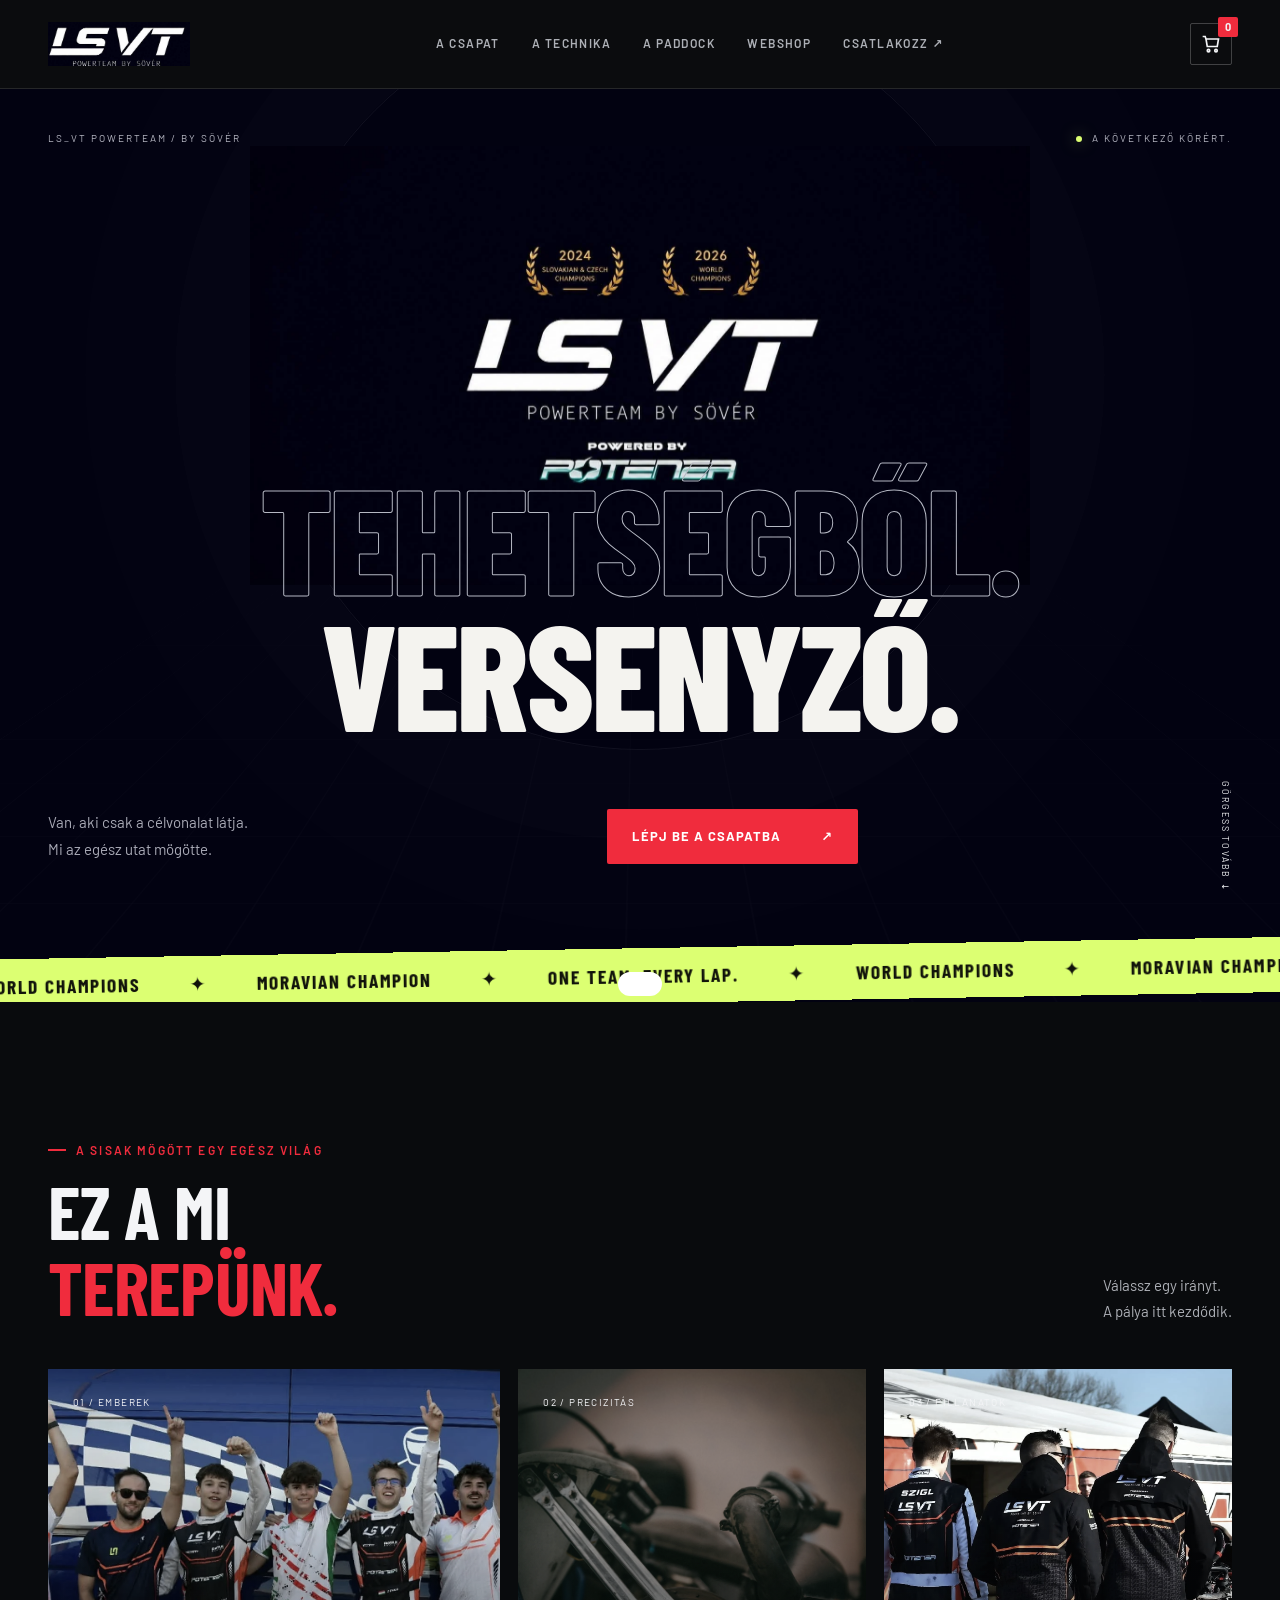
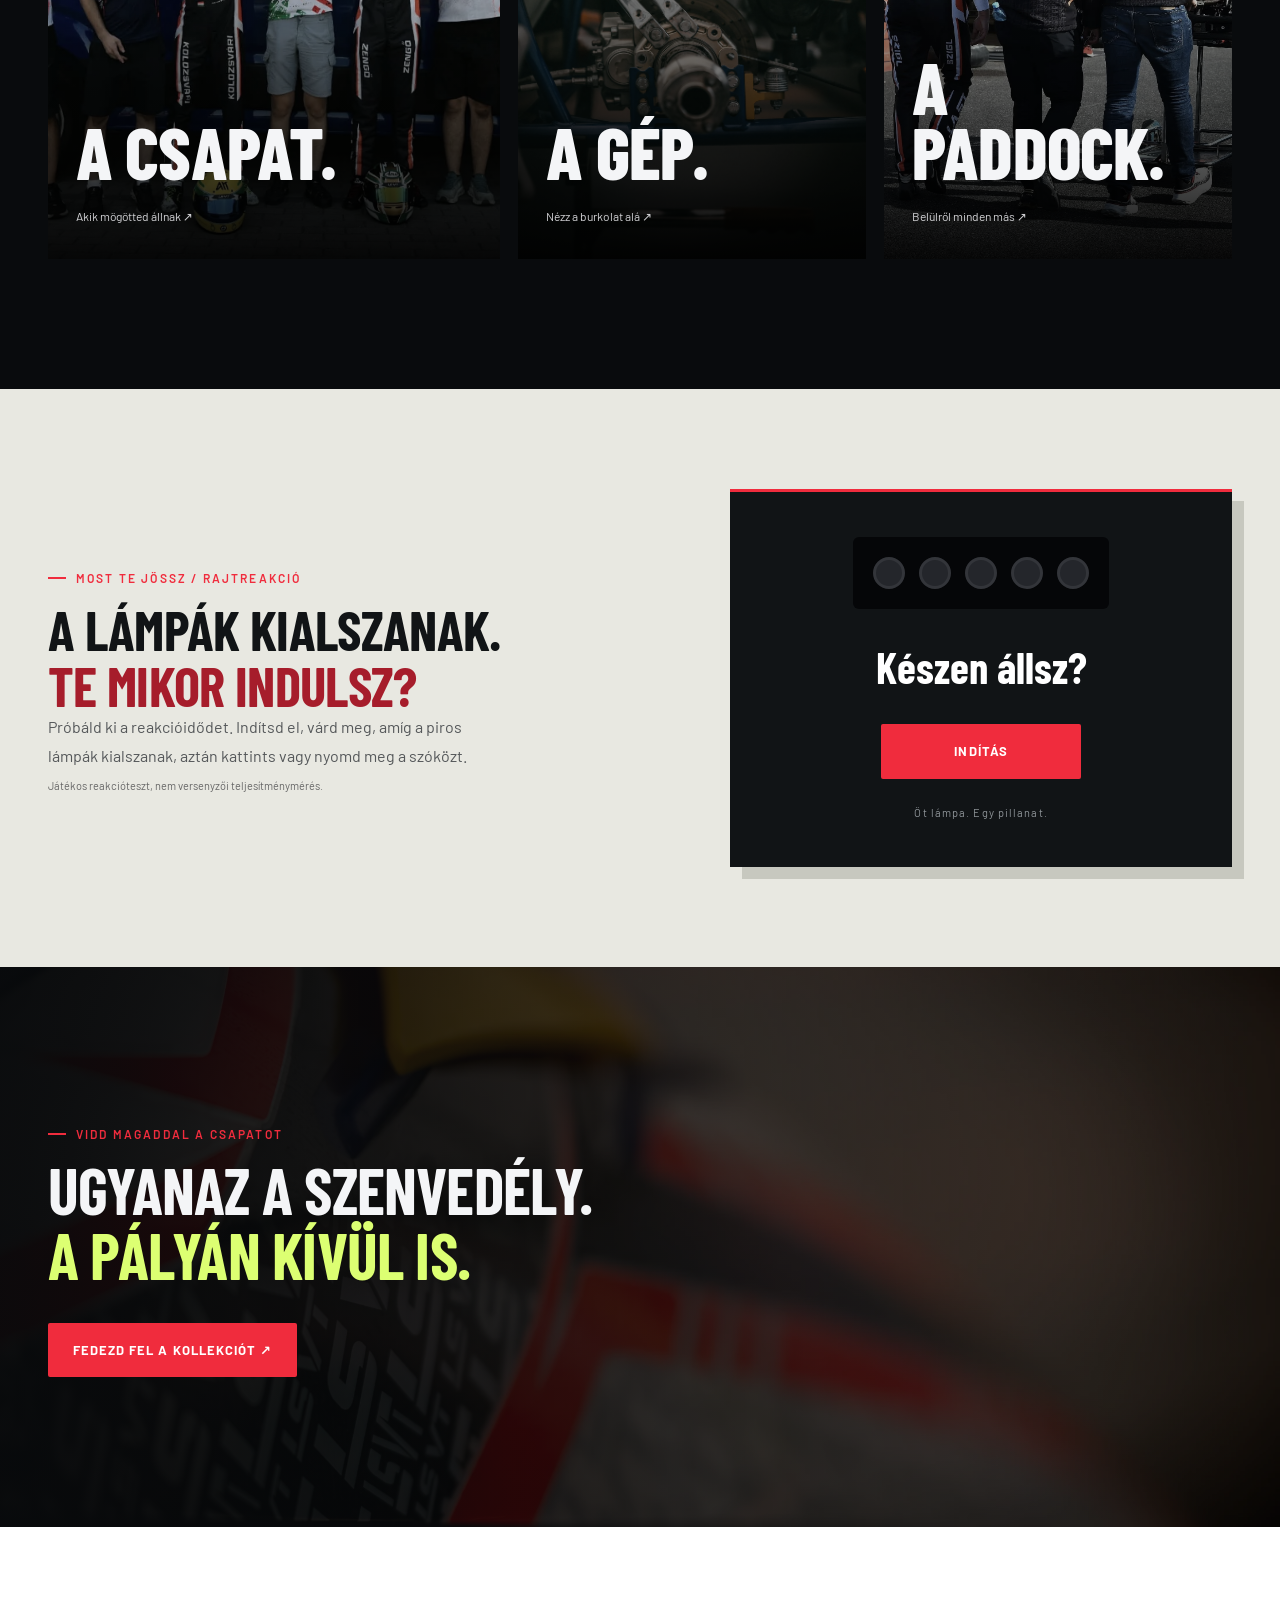
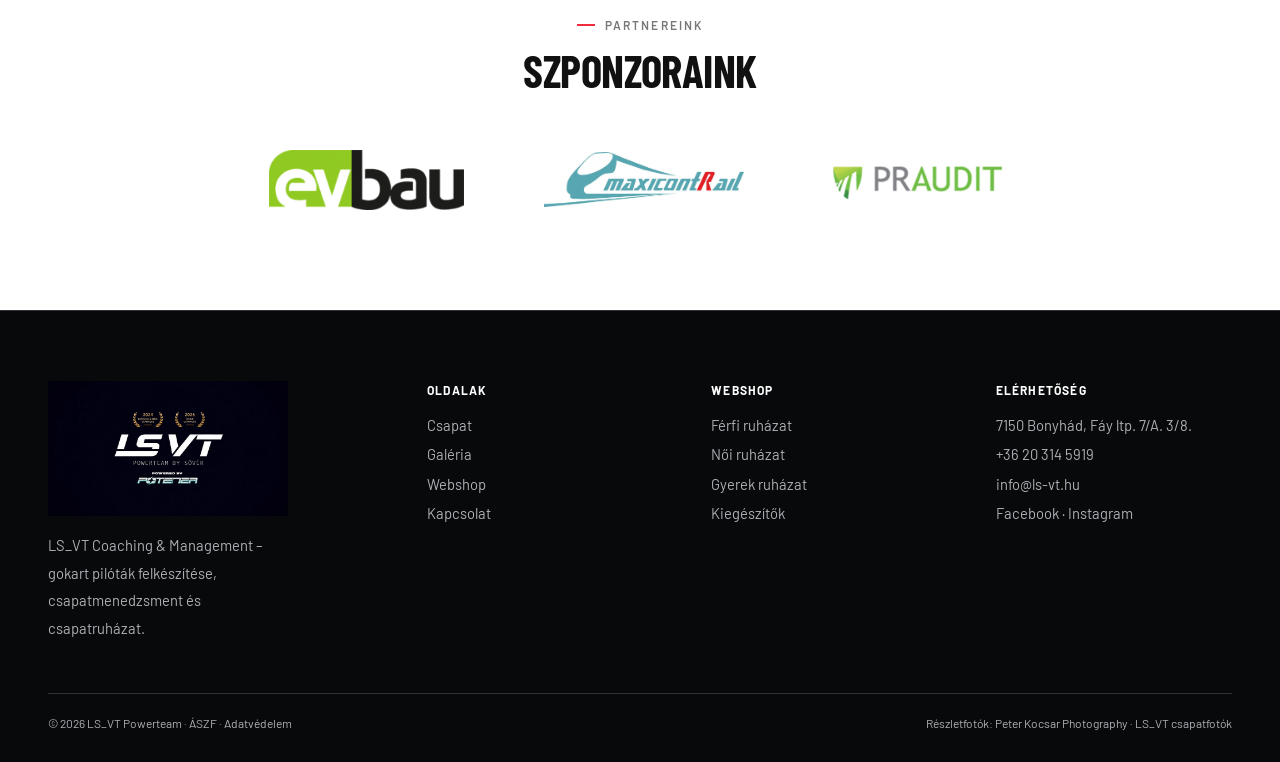
==== commit 8320c249: "Build immersive multipage team experience with interactive features" ====
--- a/index.html
+++ b/index.html
@@ -3,104 +3,19 @@
 <head>
 <meta charset="utf-8">
 <meta name="viewport" content="width=device-width,initial-scale=1">
-<title>LS_VT Powerteam – Gokart csapat és webshop</title>
+<title>A következő körért · LS_VT Powerteam</title>
 <meta name="description" content="LS_VT Coaching & Management: magyar gokartcsapat, egyénre szabott pilótafelkészítés, csapatmenedzsment és csapatruházat webshop.">
 <meta property="og:title" content="LS_VT Powerteam – Gokart csapat">
 <meta property="og:image" content="assets/img/brand.webp">
 <link rel="icon" href="assets/img/logo-dark.png">
 <link rel="preconnect" href="https://fonts.googleapis.com"><link rel="preconnect" href="https://fonts.gstatic.com" crossorigin>
 <link href="https://fonts.googleapis.com/css2?family=Barlow:wght@400;600;700&family=Barlow+Condensed:wght@700;800&display=swap" rel="stylesheet">
-<link rel="stylesheet" href="assets/style.css">
+<link rel="stylesheet" href="assets/style.css"><link rel="stylesheet" href="assets/experience.css">
 </head>
-<body data-page="home">
-<div id="hdr"></div>
-
-<main id="main">
-<section class="hero">
-  <div class="hero-photo"><img src="assets/img/brand.webp" alt="LSVT Powerteam by Sövér – a csapat logója" fetchpriority="high"></div>
-  <div class="wrap hero-content">
-    <div class="hero-topline"><span class="eyebrow">LS_VT Coaching &amp; Management</span><span class="race-label">ROTAX MAX CHALLENGE</span></div>
-    <div class="hero-honours" aria-label="Bajnoki címeink">
-      <div class="honour"><span class="honour-rule" aria-hidden="true"></span><span class="honour-copy"><strong>World champions</strong><small>ROTAX GRAND FINALS · E20 SENIOR · 2026</small></span></div>
-      <div class="honour"><span class="honour-rule" aria-hidden="true"></span><span class="honour-copy"><strong>Moravian champion</strong><small>LS_VT POWERTEAM</small></span></div>
-    </div>
-    <h1>Egy pilóta.<br><em>Egy egész</em><br>csapat mögötte.</h1>
-    <div class="hero-bottom"><p>A tehetség a rajt. A közös munka visz tovább. <br>Egyénre szabott felkészítés és menedzsment a gokart világában.</p>
-    <div class="ctas"><a class="btn btn-red" href="#csapat">Ismerd meg a csapatot</a><a class="hero-shop" href="webshop.html">Csapatruházat</a></div></div>
-  </div>
-  <div class="hero-rail"><span>MAGYARORSZÁG</span><i></i><span>SZLOVÁKIA</span><i></i><span>OLASZORSZÁG</span><span class="rail-end">VERSENYBEN. EGYÜTT.</span></div>
-</section>
-
-<section id="csapat">
-  <div class="wrap split"><div class="section-index">A csapat / LS_VT Powerteam</div>
-    <img src="assets/img/team-new.webp" alt="Az LS_VT csapat közös fotója a csapatbusz előtt" loading="lazy">
-    <div>
-      <span class="eyebrow">LS_VT Powerteam</span>
-      <h2>A pályán pilóta.<br>Mellette <em>csapat.</em></h2>
-      <p>A tehetséges pilóták pályán végzett munkáját segítjük nap mint nap: átadjuk az évek alatt szerzett tapasztalatot és tudást a pályán és a pályán kívül történő dolgokról egyaránt.</p>
-      <p>Részt veszünk a Rotax MAX Challenge versenyein Magyarországon, Szlovákiában és Olaszországban is.</p>
-      <div class="quote">„Minden versenyző egy egyéniség. Mindenkit a saját szintjén készítünk fel, és onnan visszük tovább.”<small>— Sövér László, csapatvezető · <a href="tel:+36203816164">+36 20 381 6164</a></small></div>
-    </div>
-  </div>
-</section>
-
-<section id="filozofia" class="alt">
-  <div class="wrap">
-    <span class="eyebrow">A fejlődés nem véletlen</span>
-    <h2>Minden körrel<br><em>egy lépéssel előrébb.</em></h2>
-    <div class="grid3">
-      <div class="pill"><div class="n">01</div><h3>Megismerés</h3><p>Megismerjük a versenyzőt, és ehhez igazítva dolgozzuk ki az egyénre szabott edzésprogramot.</p></div>
-      <div class="pill"><div class="n">02</div><h3>Fejlesztés</h3><p>Kiemeljük az erősségeket, pótoljuk a hiányosságokat, és megerősítjük a gyengébb pontokat.</p></div>
-      <div class="pill"><div class="n">03</div><h3>Verseny</h3><p>Mentális és fizikai felkészülés, a koncentráció fejlesztése és a megfelelő versenysorozat kiválasztása.</p></div>
-    </div>
-    <div class="grid3" style="margin-top:20px">
-      <div class="pill"><h3>Misszió</h3><p>Pilóták motorsport-életpályájának felépítése.</p></div>
-      <div class="pill"><h3>Vízió</h3><p>Minden gokart-kategóriában eljutni a Világ- és Európa-kupa döntőjéig.</p></div>
-      <div class="pill"><h3>Stratégia</h3><p>Magyarország TOP 3 és Európa TOP 5 csapata. Dobogós helyezések a magyar országos és a szlovák bajnokságban.</p></div>
-    </div>
-    <ul class="goals">
-      <li>A csapat szisztematikus felépítése</li><li>A szerelők folyamatos képzése</li><li>Minőségi kiszolgálás</li>
-      <li>Személyre szabott felmérés és edzésterv</li><li>A pilóták versenyképességének erősítése</li><li>Gyakori jelenlét a közösségi médiában</li>
-    </ul>
-  </div>
-</section>
-
-<section id="galeria">
-  <div class="wrap">
-    <div class="head-row"><div><span class="eyebrow">Galéria</span><h2>Ahol igazán<br><em>otthon vagyunk.</em></h2></div>
-      <a class="btn btn-ghost" href="https://www.instagram.com/ls_vt_powerteam/" target="_blank" rel="noopener">@ls_vt_powerteam</a></div>
-    <div class="gal">
-      <a class="big" href="assets/img/paddock.webp" target="_blank" rel="noopener"><img src="assets/img/paddock.webp" alt="Az LS_VT csapattagjai a gokarttal a paddockban" loading="lazy"></a>
-      <a class="" href="assets/img/coaching.webp" target="_blank" rel="noopener"><img src="assets/img/coaching.webp" alt="LS_VT csapattagok a pálya mellett" loading="lazy"></a>
-      <a class="" href="assets/img/engine.webp" target="_blank" rel="noopener"><img src="assets/img/engine.webp" alt="A gokart motorjának előkészítése" loading="lazy"></a>
-      <a class="" href="assets/img/mechanic.webp" target="_blank" rel="noopener"><img src="assets/img/mechanic.webp" alt="Szerelési munka a gokarton" loading="lazy"></a>
-      <a class="" href="assets/img/wheel.webp" target="_blank" rel="noopener"><img src="assets/img/wheel.webp" alt="A gokart hátsó kereke közelről" loading="lazy"></a>
-      <a class="" href="assets/img/telemetry.webp" target="_blank" rel="noopener"><img src="assets/img/telemetry.webp" alt="A gokart kormányára szerelt műszer" loading="lazy"></a>
-      <a class="" href="assets/img/nose.webp" target="_blank" rel="noopener"><img src="assets/img/nose.webp" alt="Az LS_VT gokart orrburkolata" loading="lazy"></a>
-      <a class="" href="assets/img/livery.webp" target="_blank" rel="noopener"><img src="assets/img/livery.webp" alt="Az LS_VT dekoráció részlete" loading="lazy"></a>
-      <a class="" href="assets/img/bodywork.webp" target="_blank" rel="noopener"><img src="assets/img/bodywork.webp" alt="Piros-fekete LS_VT karosszéria" loading="lazy"></a>
-    </div>
-    <p class="credit">Részletfotók: Peter Kocsar Photography · Csapatfotók: az LS_VT saját képanyaga</p>
-  </div>
-</section>
-
-<section class="alt" id="shop">
-  <div class="wrap">
-    <div class="head-row"><div><span class="eyebrow">Webshop</span><h2>A csapatszellem<br><em>veled marad.</em></h2></div>
-      <a class="btn btn-red" href="webshop.html">Összes termék</a></div>
-    <div class="cats">
-      <a class="cat" href="webshop.html?k=Női ruházat"><img src="assets/img/livery.webp" alt="" loading="lazy"><span>Női</span></a>
-      <a class="cat" href="webshop.html?k=Férfi ruházat"><img src="assets/img/paddock.webp" alt="" loading="lazy"><span>Férfi</span></a>
-      <a class="cat" href="webshop.html?k=Gyerek ruházat"><img src="assets/img/nose.webp" alt="" loading="lazy"><span>Gyerek</span></a>
-      <a class="cat" href="webshop.html?k=Kiegészítők"><img src="assets/img/telemetry.webp" alt="" loading="lazy"><span>Kiegészítők</span></a>
-    </div>
-    <div class="pgrid" id="featured"></div>
-  </div>
-</section>
-
-<div class="brand-signature"><img src="assets/img/brand.webp" alt="LSVT Powerteam by Sövér – powered by Potenza; 2024 Slovakian & Czech Champions, 2026 World Champions" loading="lazy"></div>
-
-<section id="szponzorok">
+<body data-page="home"><div id="hdr"></div><main id="main"><section class="race-hero"><div class="race-grid" aria-hidden="true"></div><div class="race-orbit" aria-hidden="true"></div><div class="wrap race-intro"><div class="race-top"><span>LS_VT POWERTEAM / BY SÖVÉR</span><span class="status-dot">A KÖVETKEZŐ KÖRÉRT.</span></div><div class="brand-stage"><img src="assets/img/brand.webp" alt="LSVT Powerteam by Sövér, powered by Potenza" fetchpriority="high"></div><h1 class="race-title"><span>TEHETSÉGBŐL.</span><strong>VERSENYZŐ.</strong></h1><div class="race-bottom"><p>Van, aki csak a célvonalat látja.<br>Mi az egész utat mögötte.</p><a href="csapat.html" class="btn btn-red">Lépj be a csapatba <span>↗</span></a><a href="#paddock" class="scroll-cue">GÖRGESS TOVÁBB ↓</a></div></div><div class="race-ticker"><div>WORLD CHAMPIONS <b>✦</b> MORAVIAN CHAMPION <b>✦</b> ONE TEAM. EVERY LAP. <b>✦</b> WORLD CHAMPIONS <b>✦</b> MORAVIAN CHAMPION <b>✦</b> ONE TEAM. EVERY LAP. <b>✦</b></div></div></section>
+<section id="paddock" class="portal-section wrap"><div class="head-row"><div><span class="eyebrow">A sisak mögött egy egész világ</span><h2>Ez a mi<br><em>terepünk.</em></h2></div><p>Válassz egy irányt.<br>A pálya itt kezdődik.</p></div><div class="portal-grid"><a class="portal" href="csapat.html"><img src="assets/img/team-new.webp" alt="Az LS_VT csapata" loading="lazy"><span class="portal-num">01 / EMBEREK</span><div><h3>A csapat.</h3><span>Akik mögötted állnak ↗</span></div></a><a class="portal" href="technika.html"><img src="assets/img/engine.webp" alt="A gokart technikája" loading="lazy"><span class="portal-num">02 / PRECIZITÁS</span><div><h3>A gép.</h3><span>Nézz a burkolat alá ↗</span></div></a><a class="portal" href="galeria.html"><img src="assets/img/paddock.webp" alt="Élet a paddockban" loading="lazy"><span class="portal-num">03 / PILLANATOK</span><div><h3>A paddock.</h3><span>Belülről minden más ↗</span></div></a></div></section>
+<section class="reaction-section"><div class="wrap reaction-layout"><div><span class="eyebrow">Most te jössz / Rajtreakció</span><h2>A lámpák kialszanak.<br><em>Te mikor indulsz?</em></h2><p>Próbáld ki a reakcióidődet. Indítsd el, várd meg, amíg a piros lámpák kialszanak, aztán kattints vagy nyomd meg a szóközt.</p><small>Játékos reakcióteszt, nem versenyzői teljesítménymérés.</small></div><div class="reaction-console"><div class="start-lights" aria-hidden="true"><i></i><i></i><i></i><i></i><i></i></div><output id="reaction-result" aria-live="polite">Készen állsz?</output><button class="btn btn-red" id="reaction-button">Indítás</button><span id="reaction-best">Öt lámpa. Egy pillanat.</span></div></div></section>
+<section class="shop-launch"><img src="assets/img/livery.webp" alt="LS_VT csapatszínek" loading="lazy"><div class="wrap"><span class="eyebrow">Vidd magaddal a csapatot</span><h2>Ugyanaz a szenvedély.<br><em>A pályán kívül is.</em></h2><a class="btn btn-red" href="webshop.html">Fedezd fel a kollekciót ↗</a></div></section><section id="szponzorok">
   <div class="wrap" style="text-align:center">
     <span class="eyebrow">Partnereink</span><h2>Szponzoraink</h2>
     <div class="spons">
@@ -109,41 +24,4 @@
       <div class="sponsor"><img src="assets/img/sp-praudit.jpg" alt="Praudit" loading="lazy"></div>
     </div>
   </div>
-</section>
-
-<section id="kapcsolat" class="alt">
-  <div class="wrap contact">
-    <div>
-      <span class="eyebrow">Kapcsolat</span><h2>A következő kör<br><em>közös lehet.</em></h2>
-      <p style="color:var(--mut);margin:16px 0 10px">Pilótaként, szülőként vagy szponzorként is keress minket. Beszéljünk a közös lehetőségekről.</p>
-      <ul class="cinfo">
-        <li><small>Csapatvezető</small>Sövér László · <a href="tel:+36203816164">+36 20 381 6164</a></li>
-        <li><small>Webshop / vevőszolgálat (H–P 9–16)</small><a href="tel:+36203145919">+36 20 314 5919</a></li>
-        <li><small>E-mail</small><a href="mailto:info@ls-vt.hu">info@ls-vt.hu</a></li>
-        <li><small>Cím</small>7150 Bonyhád, Fáy lakótelep 7/A. 3. em. 8.</li>
-      </ul>
-    </div>
-    <form class="f" id="kf">
-      <div class="row"><input aria-label="Név" name="nev" placeholder="Név *" required><input aria-label="E-mail-cím" name="email" type="email" placeholder="E-mail *" required></div>
-      <select aria-label="Téma" name="targy"><option>Pilóta szeretnék lenni</option><option>Szponzoráció</option><option>Webshop / rendelés</option><option>Egyéb</option></select>
-      <textarea aria-label="Üzenet" name="uzenet" rows="6" placeholder="Üzenet *" required></textarea>
-      <p class="form-note">Az üzenet a saját leveleződben nyílik meg, onnan tudod elküldeni.</p><button class="btn btn-red" style="justify-content:center">E-mail megírása</button>
-    </form>
-  </div>
-</section>
-
-</main>
-<div id="ftr"></div>
-<script src="assets/app.js"></script>
-<script>
-LSVT.productsReady.then(ps => {
-  const pick = [...ps].sort((a, b) => b.img.length - a.img.length || a.id - b.id).slice(0, 8);
-  document.getElementById("featured").innerHTML = pick.map(LSVT.card).join("");
-});
-document.getElementById("kf").onsubmit = e => {
-  e.preventDefault(); const d = Object.fromEntries(new FormData(e.target));
-  location.href = `mailto:info@ls-vt.hu?subject=${encodeURIComponent(d.targy + " – " + d.nev)}&body=${encodeURIComponent(d.uzenet + "\n\n" + d.nev + " <" + d.email + ">")}`;
-};
-</script>
-</body>
-</html>
+</section></main><div id="ftr"></div><script src="assets/app.js"></script><script src="assets/experience.js"></script></body></html>
--- a/assets/experience.css
+++ b/assets/experience.css
@@ -0,0 +1,10 @@
+:root{--acid:#dcff72;--race-ease:cubic-bezier(.76,0,.24,1)}
+html{scroll-padding-top:100px}body{background:#090b0d}button{font:inherit}body:has(dialog[open]){overflow:hidden}.hdr .nav a.on{color:var(--acid)}.hdr{z-index:100}.hdr .logo{isolation:isolate}.hdr .wrap{max-width:1600px}.nav a{white-space:nowrap}.race-hero{padding:0;min-height:950px;position:relative;overflow:hidden;background:#020211}.race-intro{position:relative;padding-top:130px;padding-bottom:110px;z-index:2;max-width:1600px}.race-top{display:flex;justify-content:space-between;font-size:10px;letter-spacing:.2em;color:#b5b6c1}.status-dot:before{content:'';display:inline-block;width:6px;height:6px;background:var(--acid);margin-right:10px;box-shadow:0 0 15px #dcff7280;border-radius:50%}.brand-stage{height:330px;display:grid;place-items:center;position:relative}.brand-stage img{height:100%;width:min(780px,100%);object-fit:contain;mix-blend-mode:screen;animation:brand-enter 1.1s var(--race-ease) both}.race-title{margin:0;display:flex;flex-direction:column;align-items:center;font-family:var(--fh);font-weight:800;font-size:clamp(5rem,11.8vw,12rem);letter-spacing:-.025em;line-height:.8;position:relative;z-index:1}.race-title>span{color:transparent;-webkit-text-stroke:1px #b5b8c3}.race-title>strong{color:#f4f3ef;font-weight:800;margin-top:15px}.race-bottom{display:flex;align-items:center;justify-content:space-between;gap:25px;margin-top:48px}.race-bottom p{font-size:15px;line-height:1.8;color:#a9aab6;margin:0}.race-bottom .btn{gap:40px}.scroll-cue{font-size:9px;letter-spacing:.2em;writing-mode:vertical-rl}.race-grid{position:absolute;inset:0;background-image:linear-gradient(#ffffff05 1px,transparent 1px),linear-gradient(90deg,#ffffff05 1px,transparent 1px);background-size:90px 90px;mask-image:linear-gradient(transparent,#000);transform:perspective(700px) rotateX(45deg) scale(1.6);transform-origin:center bottom;opacity:.7}.race-orbit{position:absolute;width:750px;height:750px;border:1px solid #ffffff10;border-radius:50%;top:0;left:calc(50% - 375px);box-shadow:0 0 0 90px #ffffff02,0 0 0 180px #ffffff02;transform:translate(var(--orbit-x,0px),var(--orbit-y,0px));transition:transform .5s ease-out}.race-ticker{position:absolute;bottom:0;left:0;width:100%;overflow:hidden;background:var(--acid);color:#10120a;padding:17px 0;transform:rotate(-1deg) scale(1.03);font:700 19px/1 var(--fh);letter-spacing:.09em;z-index:3}.race-ticker>div{width:max-content;animation:ticker 24s linear infinite}.race-ticker b{padding:0 42px}.portal-section{padding-block:130px}.portal-section .head-row{margin-bottom:45px}.portal-section .head-row p{color:var(--mut);font-size:15px;line-height:1.7}.portal-grid{display:grid;grid-template-columns:1.3fr 1fr 1fr;gap:18px}.portal{position:relative;min-height:490px;overflow:hidden;background:#15171b;isolation:isolate}.portal img{position:absolute;inset:0;width:100%;height:100%;object-fit:cover;filter:saturate(.6);transition:transform 1s var(--race-ease),filter .6s}.portal:first-child img{object-position:42% center}.portal:after{content:'';position:absolute;inset:0;z-index:0;background:linear-gradient(transparent 30%,#000e)}.portal:hover img{transform:scale(1.07);filter:saturate(1)}.portal-num{position:absolute;top:25px;left:25px;z-index:1;font-size:10px;letter-spacing:.14em}.portal>div{position:absolute;bottom:32px;left:28px;right:25px;z-index:1}.portal h3{font:800 4.5rem/.9 var(--fh);margin:0 0 18px}.portal>div>span{font-size:12px;color:#d1d1d4}.portal:hover h3{color:var(--acid)}.reaction-section{background:#e8e8e1;color:#111416;padding:100px 0}.reaction-layout{display:grid;grid-template-columns:1.2fr 1fr;gap:80px;align-items:center}.reaction-section h2{font-size:clamp(2.8rem,4.3vw,4.5rem)}.reaction-section h2 em{color:#a61d2b}.reaction-section p{max-width:48ch;color:#55585a;font-size:16px;line-height:1.8}.reaction-section small{font-size:11px;color:#666}.reaction-console{background:#111416;color:white;padding:45px;display:flex;align-items:center;flex-direction:column;border-top:3px solid var(--red);box-shadow:12px 12px 0 #c7c8bf}.start-lights{display:flex;gap:14px;padding:20px;border-radius:6px;background:#050608}.start-lights i{width:32px;height:32px;background:#24262b;border-radius:50%;border:3px solid #33353a;transition:background .1s}.start-lights i.lit{background:#f02d40;border-color:#ff4859;box-shadow:0 0 25px #ef304777}.reaction-console output{font:700 2.7rem/1.1 var(--fh);min-height:70px;margin:35px 0 10px;text-align:center}.reaction-console .btn{min-width:200px;justify-content:center}.reaction-console>span{color:#8e9498;font-size:11px;margin-top:25px;letter-spacing:.1em}.shop-launch{min-height:560px;position:relative;display:flex;align-items:center;isolation:isolate;overflow:hidden}.shop-launch>img{position:absolute;inset:0;width:100%;height:100%;object-fit:cover;z-index:-2;filter:brightness(.4)}.shop-launch:after{content:'';inset:0;position:absolute;background:linear-gradient(90deg,#090b0de0,transparent);z-index:-1}.shop-launch .wrap{width:100%}.shop-launch h2{font-size:clamp(3rem,5vw,5rem);margin-bottom:35px}.shop-launch h2 em{color:var(--acid)}.chapter-head{padding-top:180px;padding-bottom:65px;border-bottom:1px solid #ffffff25}.chapter-head h1{font:800 clamp(4rem,9vw,9rem)/.88 var(--fh);letter-spacing:-.025em;margin:24px 0}.chapter-head h1 em{color:var(--red);font-style:normal}.chapter-head p{font-size:17px;line-height:1.7;max-width:55ch;color:#a4a6aa;margin:30px 0 0}.tech-section{display:grid;grid-template-columns:1.5fr 1fr;gap:60px;align-items:center;padding-block:70px 110px}.tech-explorer{height:660px;position:relative;overflow:hidden;background:#15181b}.tech-explorer>img{width:100%;height:100%;object-fit:cover;transition:opacity .2s,transform .8s var(--race-ease)}.tech-explorer>img.switching{opacity:.3;transform:scale(1.04)}.tech-points{position:absolute;bottom:25px;left:25px;right:25px;display:grid;grid-template-columns:1fr 1fr;gap:8px}.tech-points button{display:flex;gap:13px;align-items:center;background:#0b0d11db;color:#fff;border:1px solid #ffffff40;padding:15px;text-align:left;font-size:12px;cursor:pointer;backdrop-filter:blur(12px)}.tech-points button.active{background:var(--acid);border-color:var(--acid);color:#10120a}.tech-points button>span{font-weight:700}.image-index{position:absolute;top:25px;left:25px;padding:8px 12px;background:#0b0d11b0;font-size:11px;letter-spacing:.1em}.tech-detail h2{font-size:4rem}.tech-detail p{font-size:17px;line-height:1.8;color:#aaa;min-height:155px}.tech-detail .hero-shop{display:inline-block}.work-strip{display:grid;grid-template-columns:1fr 1fr;gap:70px;align-items:center;padding-block:30px 120px}.work-strip img{width:100%;height:440px;object-fit:cover}.work-strip p{color:#aaa;line-height:1.8;margin-block:25px}.gallery-section{padding-top:35px;padding-bottom:100px}.gallery-filters{display:flex;gap:25px;margin-bottom:40px;flex-wrap:wrap}.gallery-filters button{background:none;color:#999;border:0;border-bottom:2px solid transparent;padding:15px 0;font-size:13px;cursor:pointer}.gallery-filters button.active{color:var(--acid);border-color:var(--acid)}.gallery-filters sup{font-size:9px;margin-left:8px}.editorial-gallery{display:grid;grid-template-columns:repeat(3,minmax(0,1fr));gap:20px;align-items:start}.gallery-shot{position:relative;padding:0;background:#17191d;border:0;color:#fff;text-align:left;cursor:zoom-in;overflow:hidden;animation:shot-appear .5s both}.gallery-shot[hidden]{display:none}.gallery-shot:nth-child(3n+2){margin-top:60px}.gallery-shot img{width:100%;height:380px;object-fit:cover;display:block;transition:transform .8s var(--race-ease),filter .6s;filter:saturate(.7)}.gallery-shot:nth-child(3n+1) img{height:470px}.gallery-shot:hover img{transform:scale(1.05);filter:saturate(1)}.gallery-shot>span{display:block;position:relative;padding:22px;background:#111418;font-size:15px}.gallery-shot small{display:block;color:#777;font-size:9px;letter-spacing:.12em;margin-bottom:12px}.gallery-shot b{position:absolute;right:20px;bottom:20px;color:var(--acid)}.photo-viewer{position:fixed;inset:0;width:100vw;height:100dvh;max-width:none;max-height:none;border:0;background:#07090bf5;color:white;padding:55px 75px;margin:0;overflow:hidden}.photo-viewer::backdrop{background:#000}.photo-viewer[open]{display:grid;grid-template-columns:45px 1fr 45px;align-items:center;gap:15px}.photo-viewer figure{margin:0;min-width:0;text-align:center}.photo-viewer figure img{max-width:100%;height:calc(100dvh - 160px);object-fit:contain}.photo-viewer figcaption{font-size:13px;letter-spacing:.03em;margin-top:15px}.photo-viewer button{background:transparent;border:1px solid #ffffff40;color:#fff;width:42px;height:42px;cursor:pointer}.photo-close{position:absolute;right:30px;top:25px;font-size:25px}.photo-viewer button:hover{color:var(--acid);border-color:var(--acid)}
+/* Teljes képernyős LS_VT oldalátvezetés. */
+.race-transition{position:fixed;inset:0;z-index:10000;pointer-events:none;visibility:hidden;display:grid;place-items:center;overflow:hidden}.race-transition:before,.race-transition:after{content:'';position:absolute;inset:0;background:#0a0c10;transform:translateY(-105%)}.race-transition:after{background:var(--red);inset:49% 0 49%;transform:translateX(-105%);z-index:2}.race-transition .transition-brand{position:relative;z-index:3;font:800 clamp(4rem,12vw,10rem)/1 var(--fh);letter-spacing:-.04em;color:#fff;opacity:0}.race-transition.is-entering{visibility:visible}.race-transition.is-entering:before{animation:curtain-open .95s var(--race-ease) both}.race-transition.is-entering:after{animation:line-open .7s var(--race-ease) both}.race-transition.is-entering .transition-brand{animation:mark-out .65s var(--race-ease) both}.race-transition.is-leaving{visibility:visible;pointer-events:all;cursor:progress}.race-transition.is-leaving:before{animation:curtain-close .5s var(--race-ease) both}.race-transition.is-leaving:after{animation:line-close .45s var(--race-ease) both}.race-transition.is-leaving .transition-brand{animation:mark-in .4s .15s both}.reading-progress{position:fixed;left:0;top:0;height:2px;background:var(--acid);width:100%;transform:scaleX(0);transform-origin:left;z-index:1001}.motion-ready .race-title>span{animation:title-enter .9s .15s var(--race-ease) both}.motion-ready .race-title>strong{animation:title-enter 1s .3s var(--race-ease) both}.motion-ready .portal,.motion-ready .work-strip{opacity:0;transform:translateY(50px);transition:transform 1s var(--race-ease),opacity 1s}.motion-ready .portal.in-view,.motion-ready .work-strip.in-view{opacity:1;transform:none}.motion-ready .portal:nth-child(2){transition-delay:.1s}.motion-ready .portal:nth-child(3){transition-delay:.2s}
+@keyframes curtain-open{0%,25%{transform:translateY(0)}100%{transform:translateY(-105%)}}@keyframes curtain-close{to{transform:translateY(0)}}@keyframes line-open{0%{transform:translateX(-105%)}45%{transform:translateX(0)}100%{transform:translateX(105%)}}@keyframes line-close{to{transform:translateX(0)}}@keyframes mark-out{0%,30%{opacity:1;transform:scale(1)}100%{opacity:0;transform:scale(1.15)}}@keyframes mark-in{to{opacity:1}}@keyframes ticker{to{transform:translateX(-50%)}}@keyframes title-enter{from{opacity:0;transform:translateY(100px) skewY(5deg)}to{opacity:1;transform:none}}@keyframes brand-enter{from{opacity:0;transform:scale(.9)}to{opacity:1;transform:scale(1)}}@keyframes shot-appear{from{opacity:0;transform:translateY(20px)}to{opacity:1;transform:none}}
+@media(min-width:1500px){.race-hero{min-height:1080px}.brand-stage{height:390px}.race-intro{padding-bottom:130px}}
+@media(max-width:1100px){.race-hero{min-height:930px}.race-intro{padding-top:125px}.brand-stage{height:340px}.portal{min-height:420px}.portal h3{font-size:3.5rem}.reaction-layout{gap:35px}.reaction-console{padding:35px 20px}.tech-section{gap:35px}.tech-explorer{height:600px}.editorial-gallery{gap:14px}.gallery-shot img{height:300px}.gallery-shot:nth-child(3n+1) img{height:390px}.work-strip{gap:35px}}
+@media(max-width:820px){.race-hero{min-height:850px}.race-intro{padding-top:110px}.race-top{font-size:8px;letter-spacing:.1em}.brand-stage{height:300px}.race-title{font-size:14vw}.race-bottom{flex-wrap:wrap;margin-top:40px}.race-bottom p{font-size:13px}.scroll-cue{display:none}.race-ticker{font-size:15px}.portal-section{padding-block:80px}.portal-grid{grid-template-columns:1fr}.portal{min-height:410px}.portal>div{bottom:30px}.portal h3{font-size:4rem}.portal img{object-position:center 38%}.portal:first-child img{object-position:center}.reaction-layout{grid-template-columns:1fr;gap:40px}.reaction-section{padding:75px 0}.reaction-console{max-width:500px;width:100%;justify-self:center}.chapter-head{padding-top:140px;padding-bottom:45px}.tech-section{grid-template-columns:1fr;padding-top:35px;gap:35px}.tech-explorer{height:560px}.tech-detail p{min-height:0}.work-strip{grid-template-columns:1fr;gap:35px}.editorial-gallery{grid-template-columns:1fr 1fr}.gallery-shot:nth-child(3n+2){margin-top:0}.gallery-shot:nth-child(even){margin-top:40px}.gallery-shot img,.gallery-shot:nth-child(3n+1) img{height:330px}.photo-viewer{padding:65px 10px 35px}.photo-viewer[open]{grid-template-columns:35px 1fr 35px;gap:4px}.photo-viewer button{width:33px;height:38px}.photo-viewer figure img{height:calc(100dvh - 180px)}.shop-launch{min-height:500px}.race-orbit{width:500px;height:500px;left:calc(50% - 250px)}}
+@media(max-width:480px){.race-hero{min-height:780px}.race-intro{padding-top:105px;padding-bottom:100px}.race-top span:last-child{max-width:110px;text-align:right;line-height:1.5}.brand-stage{height:270px;margin-inline:-15px}.race-title{font-size:15vw;align-items:flex-start;line-height:.88}.race-title>strong{margin-top:8px}.race-bottom{margin-top:30px;gap:24px}.race-bottom .btn{width:100%;justify-content:space-between}.race-bottom p{font-size:14px}.race-ticker{padding-block:14px}.portal-section .head-row{align-items:flex-start;gap:20px;flex-direction:column}.portal-section h2{font-size:3.5rem}.portal-section .head-row p{margin:0}.portal{min-height:390px}.start-lights{gap:10px;padding:15px}.start-lights i{width:30px;height:30px}.reaction-console output{font-size:2.3rem}.chapter-head h1{font-size:17vw}.chapter-head p{font-size:15px}.tech-explorer{height:450px}.tech-points{left:15px;right:15px;bottom:15px}.tech-points button{padding:12px;font-size:11px}.tech-detail h2{font-size:3.5rem}.editorial-gallery{gap:12px}.gallery-shot img,.gallery-shot:nth-child(3n+1) img{height:240px}.gallery-shot>span{padding:15px;font-size:12px;line-height:1.5}.gallery-shot small{font-size:8px}.gallery-shot b{display:none}.gallery-filters{gap:20px}.gallery-filters button{font-size:12px}.photo-viewer[open]{display:flex;align-items:center;justify-content:center}.photo-prev,.photo-next{position:absolute;bottom:20px;z-index:2}.photo-prev{left:20px}.photo-next{right:20px}.photo-close{right:15px;top:15px}.photo-viewer figure img{height:calc(100dvh - 200px)}.work-strip img{height:300px}.race-orbit{top:40px}.shop-launch h2{font-size:3rem}}
+@media(prefers-reduced-motion:reduce){.race-transition{display:none!important}.race-ticker>div{animation:none}.race-orbit{transform:none}.motion-ready .portal,.motion-ready .work-strip{opacity:1;transform:none}.brand-stage img,.race-title>*{animation:none!important}}
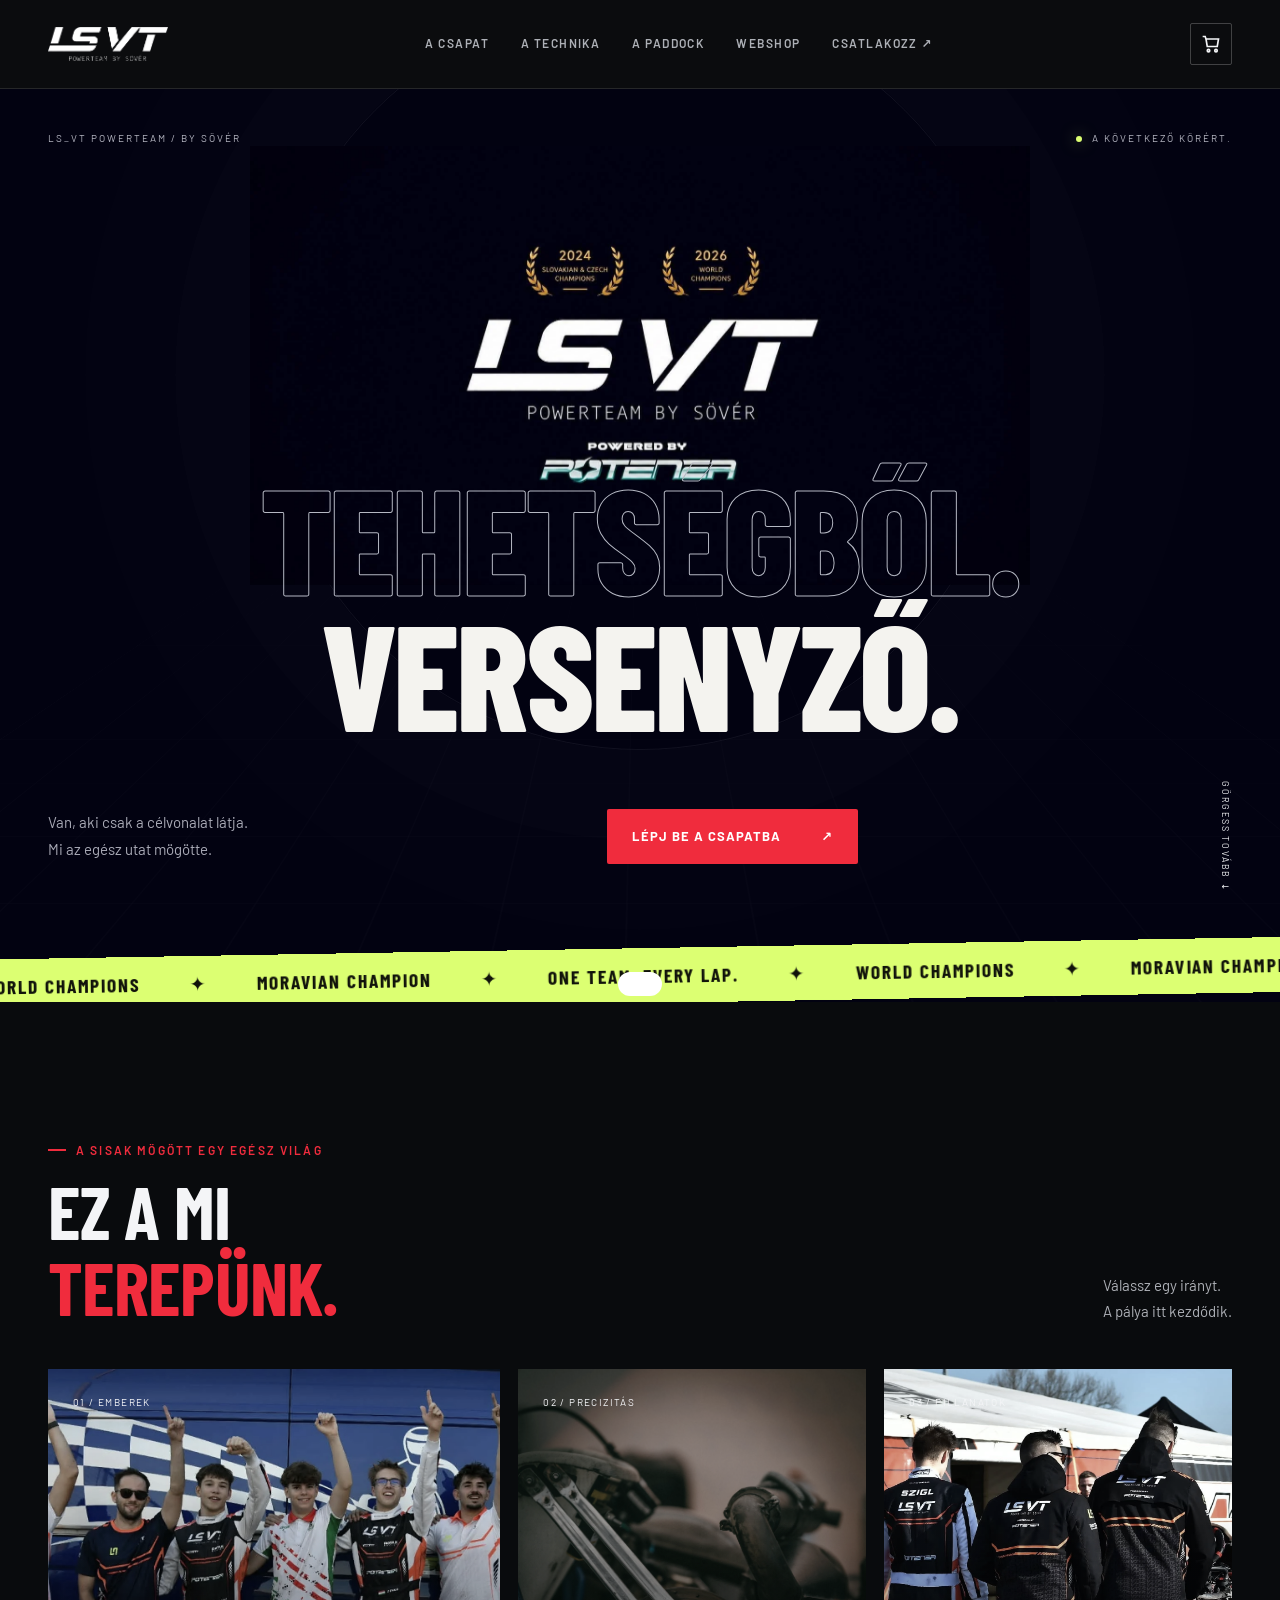
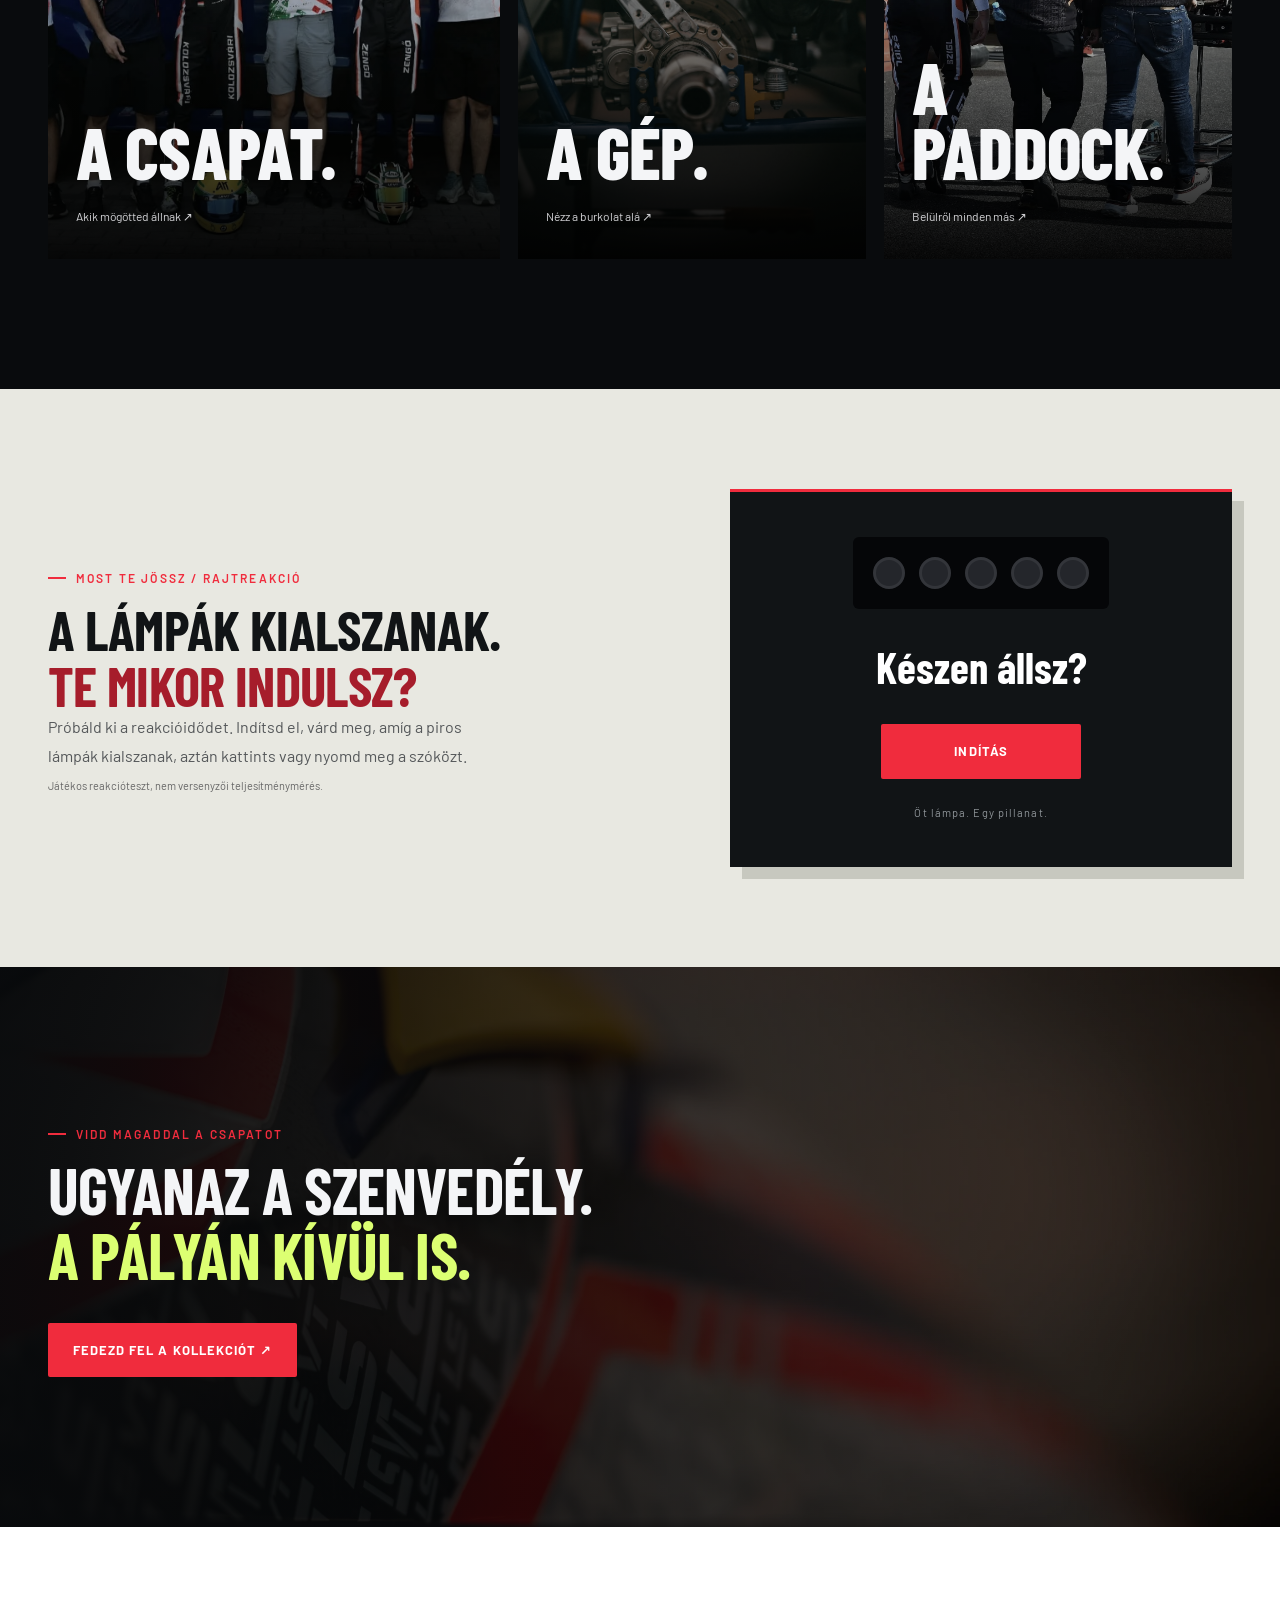
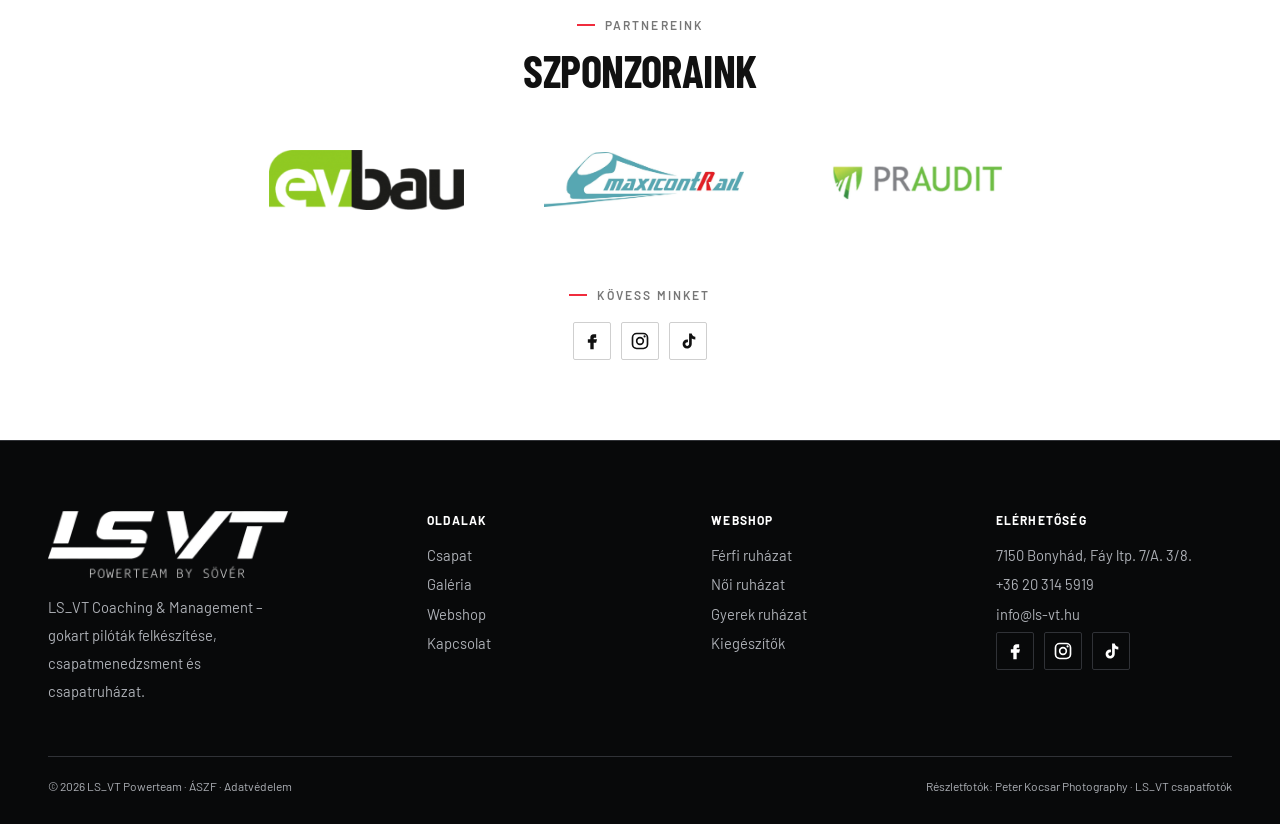
==== commit a97e767f: "Kivágott LSVT logó, darabszám választó, közösségi ikonok - Fejléc/lábléc: átlátszó hátterű LSVT feli" ====
--- a/index.html
+++ b/index.html
@@ -23,5 +23,6 @@
       <a href="https://maxicontrail.hu/" target="_blank" rel="noopener"><img src="assets/img/sp-rail.jpg" alt="Maxi Con Trail" loading="lazy"></a>
       <div class="sponsor"><img src="assets/img/sp-praudit.jpg" alt="Praudit" loading="lazy"></div>
     </div>
+    <p class="eyebrow" style="margin-top:56px">Kövess minket</p><div data-social class="social-center"></div>
   </div>
 </section></main><div id="ftr"></div><script src="assets/app.js"></script><script src="assets/experience.js"></script></body></html>
--- a/assets/style.css
+++ b/assets/style.css
@@ -16,41 +16,26 @@
 .eyebrow{display:inline-flex;align-items:center;gap:10px;color:var(--red);font:700 .8rem var(--ff);letter-spacing:.2em;text-transform:uppercase;margin-bottom:14px}
 .eyebrow::before{content:"";width:28px;height:3px;background:linear-gradient(90deg,var(--red) 33%,#fff 33% 66%,var(--green) 66%)}
 .btn{display:inline-flex;align-items:center;gap:10px;padding:14px 26px;border-radius:999px;font-weight:700;text-transform:uppercase;letter-spacing:.06em;font-size:.88rem;transition:.2s}
-.btn-red{background:var(--red);color:#fff}.btn-red:hover{background:#ff3341;transform:translateY(-2px)}
-.btn-ghost{border:2px solid rgba(255,255,255,.35)}.btn-ghost:hover{border-color:#fff}
+.btn-red{background:var(--red);color:#fff}
+.btn-red:hover{background:#ff3341;transform:translateY(-2px)}
+.btn-ghost{border:2px solid rgba(255,255,255,.35)}
+.btn-ghost:hover{border-color:#fff}
 section{padding:100px 0}
-
 /* header */
 .hdr{position:fixed;inset:0 0 auto;z-index:50;transition:.25s}
 .hdr.solid{background:rgba(12,13,15,.92);backdrop-filter:blur(12px);border-bottom:1px solid var(--line)}
 .hdr .wrap{display:flex;align-items:center;justify-content:space-between;height:74px}
-.hdr .logo img{height:38px;width:auto}
+
 .nav{display:flex;gap:30px;align-items:center}
 .nav a{font-weight:600;font-size:.9rem;text-transform:uppercase;letter-spacing:.08em;color:var(--mut)}
 .nav a:hover,.nav a.on{color:#fff}
 .cartbtn{position:relative;width:44px;height:44px;border-radius:50%;background:var(--card);display:grid;place-items:center}
 .cartbtn b{position:absolute;top:-4px;right:-4px;background:var(--red);font-size:.7rem;min-width:20px;height:20px;border-radius:10px;display:grid;place-items:center;padding:0 5px}
 .burger{display:none}
-@media(max-width:820px){
-  .nav{position:fixed;inset:74px 0 auto;flex-direction:column;background:var(--bg);padding:24px;gap:20px;border-bottom:1px solid var(--line);transform:translateY(-130%);transition:.3s}
-  .nav.open{transform:none}
-  .burger{display:grid;place-items:center;width:44px;height:44px}
-  .hdr{background:rgba(12,13,15,.92)}
-}
-
-/* hero */
-.hero{min-height:100svh;display:flex;align-items:flex-end;position:relative;padding:140px 0 80px;isolation:isolate}
-.hero::before{content:"";position:absolute;inset:0;background:url(img/team.webp) center 30%/cover;z-index:-2}
-.hero::after{content:"";position:absolute;inset:0;background:linear-gradient(180deg,rgba(12,13,15,.35),rgba(12,13,15,.55) 50%,var(--bg));z-index:-1}
-.hero h1{font-size:clamp(3.2rem,10vw,8rem);max-width:12ch}
-.hero h1 em{font-style:normal;color:var(--red)}
-.hero p{max-width:52ch;color:#d7dbe0;font-size:1.15rem;margin:22px 0 34px}
-.hero .ctas{display:flex;gap:14px;flex-wrap:wrap}
-.stats{display:grid;grid-template-columns:repeat(3,1fr);gap:1px;background:var(--line);border:1px solid var(--line);border-radius:var(--r);overflow:hidden;margin-top:60px;max-width:720px}
-.stats div{background:rgba(21,23,27,.85);padding:20px}
-.stats strong{font:700 2.2rem var(--fh);display:block}
-.stats span{color:var(--mut);font-size:.85rem}
-
+@media(max-width:820px){.nav{position:fixed;inset:74px 0 auto;flex-direction:column;background:var(--bg);padding:24px;gap:20px;border-bottom:1px solid var(--line);transform:translateY(-130%);transition:.3s}
+.nav.open{transform:none}
+.burger{display:grid;place-items:center;width:44px;height:44px}
+.hdr{background:rgba(12,13,15,.92)}}
 /* split */
 .split{display:grid;grid-template-columns:1fr 1fr;gap:60px;align-items:center}
 .split img{border-radius:var(--r);aspect-ratio:4/5;object-fit:cover;width:100%}
@@ -58,7 +43,6 @@
 .quote{border-left:3px solid var(--red);padding:6px 0 6px 18px;margin-top:26px;color:#fff;font-style:italic}
 .quote small{display:block;color:var(--mut);font-style:normal;margin-top:8px}
 @media(max-width:820px){.split{grid-template-columns:1fr;gap:36px}}
-
 /* pillars */
 .alt{background:var(--bg2)}
 .grid3{display:grid;grid-template-columns:repeat(3,1fr);gap:20px;margin-top:44px}
@@ -70,16 +54,8 @@
 .goals{display:grid;grid-template-columns:repeat(auto-fill,minmax(250px,1fr));gap:12px;margin-top:30px}
 .goals li{list-style:none;background:var(--card);border-radius:10px;padding:14px 16px;display:flex;gap:12px;align-items:flex-start;color:#d7dbe0}
 .goals li::before{content:"";flex:none;width:8px;height:8px;margin-top:9px;border-radius:2px;background:var(--red)}
-
 /* gallery */
-.gal{display:grid;grid-template-columns:repeat(4,1fr);grid-auto-rows:220px;gap:12px;margin-top:44px}
-.gal img{width:100%;height:100%;object-fit:cover;border-radius:10px;transition:.4s;filter:saturate(.9)}
-.gal a{overflow:hidden;border-radius:10px}
-.gal a:hover img{transform:scale(1.05);filter:none}
-.gal .big{grid-column:span 2;grid-row:span 2}
-@media(max-width:820px){.gal{grid-template-columns:1fr 1fr;grid-auto-rows:160px}}
 .credit{color:var(--mut);font-size:.8rem;margin-top:14px}
-
 /* products */
 .head-row{display:flex;justify-content:space-between;align-items:flex-end;gap:20px;flex-wrap:wrap}
 .pgrid{display:grid;grid-template-columns:repeat(auto-fill,minmax(230px,1fr));gap:22px;margin-top:40px}
@@ -95,20 +71,10 @@
 .pc .pr{font-weight:700;font-size:1.1rem;margin-top:auto}
 .pc .add{margin-top:10px;background:var(--bg2);border:1px solid var(--line);border-radius:999px;padding:10px;font-weight:700;font-size:.8rem;text-transform:uppercase;letter-spacing:.08em}
 .pc .add:hover{background:var(--red);border-color:var(--red)}
-
-/* categories */
-.cats{display:grid;grid-template-columns:repeat(4,1fr);gap:16px;margin-top:40px}
-.cat{position:relative;border-radius:var(--r);overflow:hidden;aspect-ratio:3/4}
-.cat img{width:100%;height:100%;object-fit:cover;transition:.5s}
-.cat:hover img{transform:scale(1.06)}
-.cat span{position:absolute;inset:auto 0 0;padding:20px;font:700 1.5rem var(--fh);text-transform:uppercase;background:linear-gradient(transparent,rgba(0,0,0,.85))}
-@media(max-width:820px){.cats{grid-template-columns:1fr 1fr}}
-
 /* sponsors */
 .spons{display:flex;flex-wrap:wrap;gap:20px;justify-content:center;margin-top:36px}
 .spons a{background:#fff;border-radius:12px;padding:18px 28px;height:100px;display:grid;place-items:center;min-width:200px}
 .spons img{max-height:64px;width:auto}
-
 /* contact */
 .contact{display:grid;grid-template-columns:1fr 1.2fr;gap:50px}
 .cinfo li{list-style:none;padding:16px 0;border-bottom:1px solid var(--line)}
@@ -117,8 +83,8 @@
 .f input,.f textarea,.f select{width:100%;background:var(--card);border:1px solid var(--line);border-radius:10px;padding:14px;color:#fff;font:inherit}
 .f input:focus,.f textarea:focus,.f select:focus{outline:2px solid var(--red);border-color:transparent}
 .f .row{display:grid;grid-template-columns:1fr 1fr;gap:14px}
-@media(max-width:820px){.contact{grid-template-columns:1fr}.f .row{grid-template-columns:1fr}}
-
+@media(max-width:820px){.contact{grid-template-columns:1fr}
+.f .row{grid-template-columns:1fr}}
 /* footer */
 footer{background:#08090a;border-top:1px solid var(--line);padding:60px 0 30px;color:var(--mut);font-size:.92rem}
 .fgrid{display:grid;grid-template-columns:1.4fr 1fr 1fr 1fr;gap:30px}
@@ -127,7 +93,6 @@
 footer a:hover{color:#fff}
 .fbot{border-top:1px solid var(--line);margin-top:40px;padding-top:20px;display:flex;justify-content:space-between;flex-wrap:wrap;gap:10px;font-size:.8rem}
 @media(max-width:820px){.fgrid{grid-template-columns:1fr 1fr}}
-
 /* shop page */
 .shop-hero{padding:140px 0 40px;background:linear-gradient(180deg,#1a0a0c,var(--bg))}
 .shop-hero h1{font-size:clamp(2.8rem,7vw,5rem)}
@@ -137,7 +102,6 @@
 .tools input,.tools select{background:var(--card);border:1px solid var(--line);color:#fff;border-radius:999px;padding:9px 16px;font:inherit;font-size:.9rem}
 .tools .sp{flex:1}
 .empty{color:var(--mut);padding:40px 0}
-
 /* drawer + modal */
 .ov{position:fixed;inset:0;background:rgba(0,0,0,.6);z-index:80;opacity:0;pointer-events:none;transition:.25s}
 .ov.on{opacity:1;pointer-events:auto}
@@ -177,69 +141,184 @@
 .steps{color:var(--mut);font-size:.85rem}
 .ok{padding:50px 30px;text-align:center}
 .ok h2{margin-bottom:12px}
-.hero .wrap{width:100%}
-@media(max-width:520px){
-  .hero h1{font-size:clamp(2.6rem,13vw,4rem)}
-  .stats strong{font-size:1.35rem}
-  .stats div{padding:14px 10px}
-  section{padding:70px 0}
-}
-
+@media(max-width:520px){section{padding:70px 0}}
 /* Art direction: paddock editorial */
 :root{--bg:#0b0c0e;--bg2:#121416;--card:#191c20;--line:#303237;--mut:#adb0b6;--red:#f02c3d;--r:3px;--max:1360px}
-.wrap{padding-inline:48px}section{padding:120px 0}section[id]{scroll-margin-top:90px}h1,h2,h3{letter-spacing:-.012em}h2{font-size:clamp(3rem,5.8vw,5.6rem);line-height:1.02}h2 em{font-style:normal;color:var(--red)}
-.eyebrow{font-size:12px;letter-spacing:.18em;line-height:1.5;font-weight:600}.eyebrow::before{width:18px;height:2px;background:var(--red)}
-.btn{border-radius:2px;padding:17px 25px;font-size:13px;letter-spacing:.08em}.btn-ghost{border-width:1px}.btn-red{background:var(--red)}a,button{touch-action:manipulation}:focus-visible{outline:2px solid #fff;outline-offset:5px}
-.hdr{background:#0b0c0e;border-bottom:1px solid #ffffff1c}.hdr .wrap{height:88px}.hdr .logo img{height:34px;width:auto}.nav{gap:32px}.nav a{font-size:12px;letter-spacing:.12em}.cartbtn{border-radius:2px;background:transparent;border:1px solid #ffffff38;width:42px;height:42px}.cartbtn b{font-size:11px;border-radius:2px;right:-7px;top:-7px}.hdr.solid{background:#0b0c0ef5}
-.hero{min-height:860px;height:calc(100svh - 0px);max-height:1120px;padding:150px 0 100px;align-items:center;overflow:hidden}.hero::before,.hero::after{display:none}.hero-photo{position:absolute;inset:88px 0 0;z-index:-2;background:#25272a}.hero-photo img{width:100%;height:100%;object-fit:cover;object-position:65% 45%}.hero-photo::after{content:"";position:absolute;inset:0;background:linear-gradient(90deg,#08090bec 0%,#08090b9e 38%,#08090b12 72%),linear-gradient(0deg,#08090bd9,transparent 40%)}.hero-topline{display:flex;justify-content:space-between;align-items:center;gap:20px;margin-bottom:38px}.hero-topline .eyebrow{color:#fff;margin:0}.race-label{font-size:11px;letter-spacing:.16em;border-left:2px solid var(--red);padding-left:12px;color:#fff}.hero h1{font-size:clamp(4.4rem,7.8vw,8rem);line-height:.92;max-width:15ch;letter-spacing:-.018em}.hero h1 em{color:var(--red)}.hero-bottom{display:flex;align-items:flex-end;justify-content:space-between;gap:30px;margin-top:32px}.hero p{font-size:16px;line-height:1.7;max-width:48ch;margin:0;color:#d2d4d7}.hero .ctas{align-items:center;gap:24px;flex-shrink:0}.hero-shop{font-size:13px;font-weight:600;border-bottom:1px solid #fff;padding:10px 0}.hero-rail{position:absolute;bottom:0;left:0;right:0;padding:22px 48px;display:flex;align-items:center;gap:24px;border-top:1px solid #ffffff38;background:#0b0c0e69;font-size:11px;letter-spacing:.18em}.hero-rail i{height:4px;width:4px;background:var(--red)}.rail-end{margin-left:auto;color:#bbb}
-.section-index{grid-column:1/-1;border-bottom:1px solid var(--line);padding-bottom:20px;text-transform:uppercase;font-size:12px;letter-spacing:.14em;color:var(--mut)}.split{gap:38px 80px;grid-template-columns:1fr 1fr}.split>img{aspect-ratio:1/1.1;border-radius:2px;filter:saturate(.8)}.split p{font-size:17px;line-height:1.85;max-width:48ch}.quote{padding-left:24px;margin-top:32px;font-size:18px;line-height:1.7}.quote small{font-size:13px;margin-top:14px}
-#filozofia{background:#e9e9e5;color:#151619}#filozofia .eyebrow{color:#a41625}#filozofia h2 em{color:#a41625}.grid3{gap:0;margin-top:56px}.pill{border:0;border-top:1px solid #a8a8a5;background:none;border-radius:0;padding:30px 32px 20px 0;margin-right:32px}.pill .n{font-size:17px;color:#a41625;margin-bottom:36px;font-family:var(--ff)}.pill h3{font-size:2rem;margin:8px 0 15px}.pill p{color:#54565b;line-height:1.8}.goals{border-top:1px solid #b6b6b2;padding-top:30px;gap:18px 30px}.goals li{background:none;color:#45474c;padding:0;border-radius:0;font-size:14px}.goals li::before{background:#a41625;border-radius:0;width:5px;height:5px}
-#galeria .head-row{align-items:center}.gal{grid-template-columns:1.3fr 1fr 1fr;grid-auto-rows:250px;gap:16px}.gal .big{grid-column:span 1;grid-row:span 2}.gal a,.gal img{border-radius:2px}.gal a:last-child{display:none}.credit{font-size:12px;letter-spacing:.03em}
-#shop{background:#141619}.cats{gap:14px}.cat{aspect-ratio:4/5;border-radius:2px}.cat span{padding:24px;font-size:2rem;background:linear-gradient(transparent,#000c)}.pgrid{gap:24px;grid-template-columns:repeat(4,minmax(0,1fr));margin-top:46px}.pc{border:0;border-radius:2px;background:none;overflow:visible}.pc:hover{transform:none}.pc .ph{aspect-ratio:4/5;border-radius:2px;background:#e9e9e7}.pc .ph img{mix-blend-mode:multiply}.pc .bd{padding:18px 0;gap:9px}.pc .ct{font-size:11px;letter-spacing:.12em}.pc h3{font-size:17px;line-height:1.45;font-weight:600}.pc .pr{font-size:16px;padding-top:6px}.pc .add{border-radius:2px;background:transparent;border-color:#ffffff38;padding:12px;font-size:12px;letter-spacing:.08em}.pc .add:hover{background:#fff;color:#111;border-color:#fff}
-#szponzorok{padding:80px 0;background:#fff;color:#111}#szponzorok h2{font-size:2.8rem}#szponzorok .eyebrow{color:#777}.spons{gap:40px;align-items:center}.spons a,.spons .sponsor{min-width:180px;height:100px;padding:20px;display:grid;place-items:center;background:#fff;border-radius:0}.spons img{max-height:60px;max-width:200px;object-fit:contain}
-#kapcsolat{padding:120px 0;background:#121416}.contact{gap:80px;grid-template-columns:1fr 1fr}.cinfo{margin-top:30px}.cinfo li{font-size:17px}.cinfo small{font-size:11px;letter-spacing:.12em;margin-bottom:7px}.f{align-content:start;padding-top:10px}.f input,.f textarea,.f select{border-radius:2px;background:#1a1c20;border-color:#36383d;padding:17px;min-width:0}.f .row{min-width:0}.form-note{color:var(--mut);font-size:13px}.f .btn{justify-content:center;min-height:54px}footer{padding:70px 0 28px}.fgrid{gap:48px}.fgrid p{line-height:1.9;max-width:30ch}.fbot{margin-top:50px;font-size:12px}.fgrid h4{font-size:12px}
-.shop-hero{padding:160px 0 32px;background:#121416;border-bottom:1px solid var(--line)}.shop-hero h1{font-size:clamp(4rem,8vw,7rem)}.tools{gap:14px;margin-top:40px}.chip{border-radius:2px;padding:10px 15px;font-size:13px}.tools input,.tools select{border-radius:2px;padding:12px 16px}.tools input{width:200px}.steps{font-size:13px}.shop-intro{display:flex;justify-content:space-between;gap:30px;align-items:flex-end}.shop-intro p{max-width:32ch;color:var(--mut);font-size:16px}.mbox{border-radius:4px}.x{border-radius:2px}.opts .opt{border-radius:2px}.drawer .btn{width:100%}.it>div{min-width:0}.it strong{overflow-wrap:anywhere}.pd .gal2{min-width:0}.thumbs{overflow-x:auto}.modal:not(.on){visibility:hidden}.drawer:not(.on){visibility:hidden}.nav{visibility:visible}.toast{max-width:calc(100% - 32px);text-align:center}
-.reveal-ready .reveal{opacity:0;transform:translateY(28px);transition:opacity .7s ease,transform .7s cubic-bezier(.2,.7,.2,1)}.reveal-ready .reveal.visible{opacity:1;transform:none}
-@media(min-width:1500px){.hero-photo img{object-position:center 42%}.hero-photo::after{background:linear-gradient(90deg,#08090bed,#08090b75 40%,#08090b05 80%),linear-gradient(0deg,#08090bbd,transparent 45%)}}
-@media(max-width:1100px){.wrap{padding-inline:32px}.hero-bottom{align-items:flex-start;flex-direction:column}.hero .ctas{gap:24px}.hero h1{font-size:clamp(5rem,9vw,7rem)}.hero{min-height:900px}.hero-rail{padding-inline:32px}.split,.contact{gap:40px}.pgrid{grid-template-columns:repeat(3,minmax(0,1fr))}.nav{gap:20px}}
-@media(max-width:820px){.hdr .wrap{height:74px}.nav{inset:74px 0 auto;visibility:hidden;opacity:0;transform:translateY(-12px);padding:28px 24px;align-items:flex-start;gap:24px}.nav.open{visibility:visible;opacity:1;transform:none}.nav a{font-size:14px}.wrap{padding-inline:24px}.hero{height:auto;min-height:880px;padding:132px 0 100px;align-items:flex-start}.hero-photo{inset:74px 0 0}.hero-photo img{object-position:58% center}.hero-photo::after{background:linear-gradient(90deg,#08090bd6,#08090b40),linear-gradient(0deg,#08090be8,transparent 65%)}.hero-topline{margin-bottom:46px}.race-label{display:none}.hero h1{font-size:clamp(4.3rem,11.5vw,6.5rem)}.hero-bottom{margin-top:35px;gap:28px}.hero p{font-size:16px}.hero-rail{gap:14px;font-size:9px;padding:22px 24px;letter-spacing:.1em}.rail-end{display:none}section{padding:80px 0}.split{grid-template-columns:1fr;gap:30px}.split>img{aspect-ratio:4/3}.split>div:last-child{padding-top:16px}.grid3{grid-template-columns:1fr}.pill{margin:0;padding:25px 0;display:grid;grid-template-columns:45px 1fr;column-gap:20px}.pill .n{grid-row:span 2;margin:12px 0 0}.pill:not(:has(.n)){display:block}.pill p{grid-column:2}.grid3+ .grid3{margin-top:0!important}.gal{grid-template-columns:1fr 1fr;grid-auto-rows:200px}.gal .big{grid-column:span 2;grid-row:span 2}.gal a:last-child{display:block}.pgrid{grid-template-columns:repeat(2,minmax(0,1fr));gap:22px 16px}.contact{grid-template-columns:1fr;gap:40px}#kapcsolat{padding:80px 0}.fgrid{gap:35px}.shop-intro{align-items:flex-start;flex-direction:column}.tools .sp{display:none}.tools input{flex:1;min-width:150px}.tools select{flex:1}.shop-hero{padding-top:130px}.spons{gap:20px}.spons a,.spons .sponsor{min-width:120px}.f .row{grid-template-columns:1fr}.pd .info{padding:30px 22px}.pc h3{font-size:16px}.pc .ct{font-size:10px}}
-@media(max-width:480px){.wrap{padding-inline:20px}h2{font-size:3.1rem}.hero{min-height:850px;padding-top:124px}.hero h1{font-size:clamp(3.3rem,13vw,4.5rem);line-height:.96}.hero-topline{margin-bottom:36px}.hero .eyebrow{font-size:10px;letter-spacing:.12em}.hero p br{display:none}.hero .ctas{flex-wrap:wrap;gap:18px}.hero .btn{font-size:12px;padding:16px 19px}.hero-rail{padding:20px;gap:10px;font-size:8px}.hero-rail i{width:3px;height:3px}.hero-photo img{object-position:56% center}.split p{font-size:16px}.quote{font-size:17px}.gal{grid-auto-rows:150px;gap:10px}.gal .big{grid-row:span 2}.head-row .btn{padding:13px 18px}.cats{gap:12px}.cat span{font-size:1.7rem;padding:16px}.pgrid{gap:22px 12px}.pc .bd{padding-top:13px}.pc h3{font-size:15px}.pc .pr{font-size:14px}.pc .add{font-size:11px;letter-spacing:.02em}.pc .ct{line-height:1.5}.fgrid{grid-template-columns:1fr 1fr;gap:32px 20px}.fgrid>div:first-child{grid-column:1/-1}.fgrid>div:last-child{grid-column:1/-1}.it{grid-template-columns:48px minmax(0,1fr);gap:10px}.it>strong{grid-column:2}.it img{width:48px;height:65px}.shop-hero h1{font-size:3.4rem}.shop-hero .tools{gap:10px}.tools input,.tools select{width:100%;flex-basis:100%}.chip{font-size:12px;padding:9px 12px}.goals{grid-template-columns:1fr}.spons a,.spons .sponsor{height:80px;min-width:100px;padding:12px}.spons img{max-width:130px;max-height:45px}.pd .gal2>img{max-height:330px}.tot{font-size:1.05rem;gap:14px}.mbox{max-height:calc(100svh - 24px)}.modal{padding:12px}}
-@media(prefers-reduced-motion:reduce){html{scroll-behavior:auto}*,*::before,*::after{animation:none!important;transition:none!important}.reveal-ready .reveal{opacity:1;transform:none}}
+.wrap{padding-inline:48px}
+section{padding:120px 0}
+section[id]{scroll-margin-top:90px}
+h1,h2,h3{letter-spacing:-.012em}
+h2{font-size:clamp(3rem,5.8vw,5.6rem);line-height:1.02}
+h2 em{font-style:normal;color:var(--red)}
+.eyebrow{font-size:12px;letter-spacing:.18em;line-height:1.5;font-weight:600}
+.eyebrow::before{width:18px;height:2px;background:var(--red)}
+.btn{border-radius:2px;padding:17px 25px;font-size:13px;letter-spacing:.08em}
+.btn-ghost{border-width:1px}
+.btn-red{background:var(--red)}
+a,button{touch-action:manipulation}
+:focus-visible{outline:2px solid #fff;outline-offset:5px}
+.hdr{background:#0b0c0e;border-bottom:1px solid #ffffff1c}
+.hdr .wrap{height:88px}
+.hdr .logo img{height:34px;width:auto}
+.nav{gap:32px}
+.nav a{font-size:12px;letter-spacing:.12em}
+.cartbtn{border-radius:2px;background:transparent;border:1px solid #ffffff38;width:42px;height:42px}
+.cartbtn b{font-size:11px;border-radius:2px;right:-7px;top:-7px}
+.hdr.solid{background:#0b0c0ef5}
+.hero-shop{font-size:13px;font-weight:600;border-bottom:1px solid #fff;padding:10px 0}
+.section-index{grid-column:1/-1;border-bottom:1px solid var(--line);padding-bottom:20px;text-transform:uppercase;font-size:12px;letter-spacing:.14em;color:var(--mut)}
+.split{gap:38px 80px;grid-template-columns:1fr 1fr}
+.split>img{aspect-ratio:1/1.1;border-radius:2px;filter:saturate(.8)}
+.split p{font-size:17px;line-height:1.85;max-width:48ch}
+.quote{padding-left:24px;margin-top:32px;font-size:18px;line-height:1.7}
+.quote small{font-size:13px;margin-top:14px}
+#filozofia{background:#e9e9e5;color:#151619}
+#filozofia .eyebrow{color:#a41625}
+#filozofia h2 em{color:#a41625}
+.grid3{gap:0;margin-top:56px}
+.pill{border:0;border-top:1px solid #a8a8a5;background:none;border-radius:0;padding:30px 32px 20px 0;margin-right:32px}
+.pill .n{font-size:17px;color:#a41625;margin-bottom:36px;font-family:var(--ff)}
+.pill h3{font-size:2rem;margin:8px 0 15px}
+.pill p{color:#54565b;line-height:1.8}
+.goals{border-top:1px solid #b6b6b2;padding-top:30px;gap:18px 30px}
+.goals li{background:none;color:#45474c;padding:0;border-radius:0;font-size:14px}
+.goals li::before{background:#a41625;border-radius:0;width:5px;height:5px}
+.credit{font-size:12px;letter-spacing:.03em}
+.pgrid{gap:24px;grid-template-columns:repeat(4,minmax(0,1fr));margin-top:46px}
+.pc{border:0;border-radius:2px;background:none;overflow:visible}
+.pc:hover{transform:none}
+.pc .ph{aspect-ratio:4/5;border-radius:2px;background:#e9e9e7}
+.pc .ph img{mix-blend-mode:multiply}
+.pc .bd{padding:18px 0;gap:9px}
+.pc .ct{font-size:11px;letter-spacing:.12em}
+.pc h3{font-size:17px;line-height:1.45;font-weight:600}
+.pc .pr{font-size:16px;padding-top:6px}
+.pc .add{border-radius:2px;background:transparent;border-color:#ffffff38;padding:12px;font-size:12px;letter-spacing:.08em}
+.pc .add:hover{background:#fff;color:#111;border-color:#fff}
+#szponzorok{padding:80px 0;background:#fff;color:#111}
+#szponzorok h2{font-size:2.8rem}
+#szponzorok .eyebrow{color:#777}
+.spons{gap:40px;align-items:center}
+.spons a,.spons .sponsor{min-width:180px;height:100px;padding:20px;display:grid;place-items:center;background:#fff;border-radius:0}
+.spons img{max-height:60px;max-width:200px;object-fit:contain}
+#kapcsolat{padding:120px 0;background:#121416}
+.contact{gap:80px;grid-template-columns:1fr 1fr}
+.cinfo{margin-top:30px}
+.cinfo li{font-size:17px}
+.cinfo small{font-size:11px;letter-spacing:.12em;margin-bottom:7px}
+.f{align-content:start;padding-top:10px}
+.f input,.f textarea,.f select{border-radius:2px;background:#1a1c20;border-color:#36383d;padding:17px;min-width:0}
+.f .row{min-width:0}
+.form-note{color:var(--mut);font-size:13px}
+.f .btn{justify-content:center;min-height:54px}
+footer{padding:70px 0 28px}
+.fgrid{gap:48px}
+.fgrid p{line-height:1.9;max-width:30ch}
+.fbot{margin-top:50px;font-size:12px}
+.fgrid h4{font-size:12px}
+.shop-hero{padding:160px 0 32px;background:#121416;border-bottom:1px solid var(--line)}
+.shop-hero h1{font-size:clamp(4rem,8vw,7rem)}
+.tools{gap:14px;margin-top:40px}
+.chip{border-radius:2px;padding:10px 15px;font-size:13px}
+.tools input,.tools select{border-radius:2px;padding:12px 16px}
+.tools input{width:200px}
+.steps{font-size:13px}
+.shop-intro{display:flex;justify-content:space-between;gap:30px;align-items:flex-end}
+.shop-intro p{max-width:32ch;color:var(--mut);font-size:16px}
+.mbox{border-radius:4px}
+.x{border-radius:2px}
+.opts .opt{border-radius:2px}
+.drawer .btn{width:100%}
+.it>div{min-width:0}
+.it strong{overflow-wrap:anywhere}
+.pd .gal2{min-width:0}
+.thumbs{overflow-x:auto}
+.modal:not(.on){visibility:hidden}
+.drawer:not(.on){visibility:hidden}
+.nav{visibility:visible}
+.toast{max-width:calc(100% - 32px);text-align:center}
+.reveal-ready .reveal{opacity:0;transform:translateY(28px);transition:opacity .7s ease,transform .7s cubic-bezier(.2,.7,.2,1)}
+.reveal-ready .reveal.visible{opacity:1;transform:none}
+@media(max-width:1100px){.wrap{padding-inline:32px}
+.split,.contact{gap:40px}
+.pgrid{grid-template-columns:repeat(3,minmax(0,1fr))}
+.nav{gap:20px}}
+@media(max-width:820px){.hdr .wrap{height:74px}
+.nav{inset:74px 0 auto;visibility:hidden;opacity:0;transform:translateY(-12px);padding:28px 24px;align-items:flex-start;gap:24px}
+.nav.open{visibility:visible;opacity:1;transform:none}
+.nav a{font-size:14px}
+.wrap{padding-inline:24px}
+section{padding:80px 0}
+.split{grid-template-columns:1fr;gap:30px}
+.split>img{aspect-ratio:4/3}
+.split>div:last-child{padding-top:16px}
+.grid3{grid-template-columns:1fr}
+.pill{margin:0;padding:25px 0;display:grid;grid-template-columns:45px 1fr;column-gap:20px}
+.pill .n{grid-row:span 2;margin:12px 0 0}
+.pill:not(:has(.n)){display:block}
+.pill p{grid-column:2}
+.grid3+ .grid3{margin-top:0!important}
+.pgrid{grid-template-columns:repeat(2,minmax(0,1fr));gap:22px 16px}
+.contact{grid-template-columns:1fr;gap:40px}
+#kapcsolat{padding:80px 0}
+.fgrid{gap:35px}
+.shop-intro{align-items:flex-start;flex-direction:column}
+.tools .sp{display:none}
+.tools input{flex:1;min-width:150px}
+.tools select{flex:1}
+.shop-hero{padding-top:130px}
+.spons{gap:20px}
+.spons a,.spons .sponsor{min-width:120px}
+.f .row{grid-template-columns:1fr}
+.pd .info{padding:30px 22px}
+.pc h3{font-size:16px}
+.pc .ct{font-size:10px}}
+@media(max-width:480px){.wrap{padding-inline:20px}
+h2{font-size:3.1rem}
+.split p{font-size:16px}
+.quote{font-size:17px}
+.head-row .btn{padding:13px 18px}
+.pgrid{gap:22px 12px}
+.pc .bd{padding-top:13px}
+.pc h3{font-size:15px}
+.pc .pr{font-size:14px}
+.pc .add{font-size:11px;letter-spacing:.02em}
+.pc .ct{line-height:1.5}
+.fgrid{grid-template-columns:1fr 1fr;gap:32px 20px}
+.fgrid>div:first-child{grid-column:1/-1}
+.fgrid>div:last-child{grid-column:1/-1}
+.it{grid-template-columns:48px minmax(0,1fr);gap:10px}
+.it>strong{grid-column:2}
+.it img{width:48px;height:65px}
+.shop-hero h1{font-size:3.4rem}
+.shop-hero .tools{gap:10px}
+.tools input,.tools select{width:100%;flex-basis:100%}
+.chip{font-size:12px;padding:9px 12px}
+.goals{grid-template-columns:1fr}
+.spons a,.spons .sponsor{height:80px;min-width:100px;padding:12px}
+.spons img{max-width:130px;max-height:45px}
+.pd .gal2>img{max-height:330px}
+.tot{font-size:1.05rem;gap:14px}
+.mbox{max-height:calc(100svh - 24px)}
+.modal{padding:12px}}
+@media(prefers-reduced-motion:reduce){html{scroll-behavior:auto}
+*,*::before,*::after{animation:none!important;transition:none!important}
+.reveal-ready .reveal{opacity:1;transform:none}}
+@media(max-width:480px){.shop-hero h1{font-size:clamp(2.5rem,12vw,3.4rem)}
+.shop-intro>*{min-width:0;max-width:100%}}
+/* A csapat friss saját képanyaga */
+.split>img{aspect-ratio:1.3;object-position:center;object-fit:contain;background:#0b0c0e}
+@media(max-width:820px){.split>img{aspect-ratio:2048/1170}}
 
-@media(max-width:480px){.shop-hero h1{font-size:clamp(2.5rem,12vw,3.4rem)}.shop-intro>*{min-width:0;max-width:100%}}
 
-/* Bajnoki címek a nyitókép kompozíciójában */
-.hero-content{position:relative}
-.hero-honours{position:absolute;right:48px;top:100px;display:flex;flex-direction:column;gap:28px;max-width:330px}
-.honour{display:flex;gap:16px;align-items:stretch}
-.honour-rule{width:2px;flex:none;background:#dfc58f}
-.honour-copy{display:flex;flex-direction:column;gap:8px}
-.honour strong{font:700 clamp(1.5rem,2.2vw,2.2rem)/1 var(--fh);text-transform:uppercase;letter-spacing:.045em;color:#f0dfba}
-.honour small{font-size:9px;letter-spacing:.14em;line-height:1.6;color:#d6d5d0}
-.hero-honours::before{content:"";position:absolute;inset:-25px -20px;background:#090b0e35;filter:blur(18px);z-index:-1}
-@media(max-width:1100px){.hero-honours{right:32px;top:100px;max-width:260px}.honour strong{font-size:1.6rem}.honour small{font-size:8px}}
-@media(max-width:820px){.hero-honours{position:static;max-width:none;flex-direction:row;gap:26px;margin:0 0 32px}.hero-honours::before{display:none}.hero-topline{margin-bottom:24px}.honour{gap:10px;flex:1}.honour strong{font-size:clamp(1rem,3.4vw,1.6rem);line-height:1.1}.honour small{font-size:8px;letter-spacing:.07em}.hero{min-height:940px}}
-@media(max-width:480px){.hero-honours{gap:16px;margin-bottom:34px}.honour strong{font-size:1.15rem;letter-spacing:.02em}.honour-copy{gap:6px}.honour small{font-size:7px;max-width:20ch}.hero-topline{margin-bottom:24px}.hero{min-height:920px}.hero h1{font-size:clamp(3.3rem,13vw,4.5rem)}}
+.fgrid>div:first-child>img{height:auto!important;width:240px!important;margin-bottom:16px;max-width:100%}
 
-/* A csapat friss saját képanyaga */
-.hero-photo img{object-position:center center!important}.hero-photo::after{background:linear-gradient(90deg,#08090be0,#08090b65 55%,#08090b35),linear-gradient(0deg,#08090bd9,transparent 65%)}
-.split>img{aspect-ratio:1.3;object-position:center;object-fit:contain;background:#0b0c0e}
-.gal{grid-template-columns:repeat(4,minmax(0,1fr));grid-auto-rows:240px}.gal .big{grid-column:span 2;grid-row:span 2}.gal a:last-child{display:block}.gal img{filter:none}.gal a:nth-child(2) img{object-position:center 32%}
-.brand-signature{background:#020211;padding:45px 24px;display:flex;justify-content:center}.brand-signature img{width:min(760px,100%);height:auto}
-@media(max-width:820px){.gal{grid-template-columns:repeat(2,minmax(0,1fr));grid-auto-rows:200px}.gal .big{grid-column:span 2;grid-row:span 2}.split>img{aspect-ratio:2048/1170}.hero-photo img{object-position:43% center!important}}
-@media(max-width:480px){.gal{grid-auto-rows:155px}.gal .big{grid-row:span 2}.brand-signature{padding:25px 0}}
-
-.hdr .logo{display:block;width:142px;height:44px;overflow:hidden;position:relative}.hdr .logo img{position:absolute;max-width:none;width:300px;height:auto;left:-82px;top:-61px}.fgrid>div:first-child>img{height:auto!important;width:240px!important;margin-bottom:16px;max-width:100%}
-
-/* Logóközpontú nyitókép: a teljes embléma látható. */
-.hero-photo{background:#020211;inset:88px 0 0}
-.hero-photo img{position:absolute;width:58%;height:100%;right:0;top:0;object-fit:contain;object-position:center!important}
-.hero-photo::after{background:linear-gradient(90deg,#08090be8 0%,#08090b88 32%,transparent 58%),linear-gradient(0deg,#08090b66,transparent 25%)}
-.hero-honours{top:auto;bottom:0;right:48px;flex-direction:row;max-width:520px;gap:30px}
-.hero-honours::before{display:none}
-.hero h1{font-size:clamp(4rem,6.3vw,6.5rem);max-width:13ch}
-.hero-bottom{align-items:flex-start;flex-direction:column;gap:25px}
-.cat img{object-position:center}.cat:nth-child(2) img{object-position:48% center}
-@media(max-width:1100px) and (min-width:821px){.hero-honours{right:32px;bottom:0;max-width:410px;gap:22px}.honour strong{font-size:1.3rem}.hero-photo img{width:57%}}
-@media(max-width:820px){.hero{padding-top:370px;min-height:1120px}.hero-photo{inset:74px 0 0}.hero-photo img{width:100%;height:300px;top:0}.hero-photo::after{background:none}.hero-honours{position:static;flex-direction:row;max-width:none;gap:26px;margin-bottom:32px}.hero h1{font-size:clamp(3.3rem,11vw,6rem)}.hero-topline{margin-bottom:24px}}
-@media(max-width:480px){.hero{padding-top:300px;min-height:1060px}.hero-photo img{height:230px}.hero-honours{gap:16px}.hero h1{font-size:clamp(3.2rem,12.7vw,4.3rem)}.honour strong{font-size:1.15rem}.hero-photo::after{background:none}}
+.cartbtn b[hidden]{display:none}
+.social{display:flex;gap:10px;margin-top:4px}.social a{width:38px;height:38px;display:grid;place-items:center;border:1px solid var(--line);border-radius:2px;color:#fff;transition:.2s}.social a:hover{background:var(--red);border-color:var(--red)}
+.buy{display:flex;gap:10px;align-items:stretch}.buy .btn{flex:1}
+.qty-pick{display:flex;border:1px solid var(--line);border-radius:2px}.qty-pick button{width:40px;font-size:1.1rem}.qty-pick button:hover{background:var(--card)}
+.qty-pick input,.qty .qn{width:44px;text-align:center;background:transparent;border:0;color:var(--fg);font:inherit;font-weight:700;-moz-appearance:textfield}
+.qty .qn{width:36px}.qty-pick input::-webkit-inner-spin-button,.qty .qn::-webkit-inner-spin-button{-webkit-appearance:none;margin:0}
+.social-center .social{justify-content:center}
+.hdr .logo{display:block;line-height:0}
+.social-center .social a{color:#111;border-color:#cfcfcf}.social-center .social a:hover{color:#fff}
--- a/assets/experience.css
+++ b/assets/experience.css
@@ -1,10 +1,221 @@
 :root{--acid:#dcff72;--race-ease:cubic-bezier(.76,0,.24,1)}
-html{scroll-padding-top:100px}body{background:#090b0d}button{font:inherit}body:has(dialog[open]){overflow:hidden}.hdr .nav a.on{color:var(--acid)}.hdr{z-index:100}.hdr .logo{isolation:isolate}.hdr .wrap{max-width:1600px}.nav a{white-space:nowrap}.race-hero{padding:0;min-height:950px;position:relative;overflow:hidden;background:#020211}.race-intro{position:relative;padding-top:130px;padding-bottom:110px;z-index:2;max-width:1600px}.race-top{display:flex;justify-content:space-between;font-size:10px;letter-spacing:.2em;color:#b5b6c1}.status-dot:before{content:'';display:inline-block;width:6px;height:6px;background:var(--acid);margin-right:10px;box-shadow:0 0 15px #dcff7280;border-radius:50%}.brand-stage{height:330px;display:grid;place-items:center;position:relative}.brand-stage img{height:100%;width:min(780px,100%);object-fit:contain;mix-blend-mode:screen;animation:brand-enter 1.1s var(--race-ease) both}.race-title{margin:0;display:flex;flex-direction:column;align-items:center;font-family:var(--fh);font-weight:800;font-size:clamp(5rem,11.8vw,12rem);letter-spacing:-.025em;line-height:.8;position:relative;z-index:1}.race-title>span{color:transparent;-webkit-text-stroke:1px #b5b8c3}.race-title>strong{color:#f4f3ef;font-weight:800;margin-top:15px}.race-bottom{display:flex;align-items:center;justify-content:space-between;gap:25px;margin-top:48px}.race-bottom p{font-size:15px;line-height:1.8;color:#a9aab6;margin:0}.race-bottom .btn{gap:40px}.scroll-cue{font-size:9px;letter-spacing:.2em;writing-mode:vertical-rl}.race-grid{position:absolute;inset:0;background-image:linear-gradient(#ffffff05 1px,transparent 1px),linear-gradient(90deg,#ffffff05 1px,transparent 1px);background-size:90px 90px;mask-image:linear-gradient(transparent,#000);transform:perspective(700px) rotateX(45deg) scale(1.6);transform-origin:center bottom;opacity:.7}.race-orbit{position:absolute;width:750px;height:750px;border:1px solid #ffffff10;border-radius:50%;top:0;left:calc(50% - 375px);box-shadow:0 0 0 90px #ffffff02,0 0 0 180px #ffffff02;transform:translate(var(--orbit-x,0px),var(--orbit-y,0px));transition:transform .5s ease-out}.race-ticker{position:absolute;bottom:0;left:0;width:100%;overflow:hidden;background:var(--acid);color:#10120a;padding:17px 0;transform:rotate(-1deg) scale(1.03);font:700 19px/1 var(--fh);letter-spacing:.09em;z-index:3}.race-ticker>div{width:max-content;animation:ticker 24s linear infinite}.race-ticker b{padding:0 42px}.portal-section{padding-block:130px}.portal-section .head-row{margin-bottom:45px}.portal-section .head-row p{color:var(--mut);font-size:15px;line-height:1.7}.portal-grid{display:grid;grid-template-columns:1.3fr 1fr 1fr;gap:18px}.portal{position:relative;min-height:490px;overflow:hidden;background:#15171b;isolation:isolate}.portal img{position:absolute;inset:0;width:100%;height:100%;object-fit:cover;filter:saturate(.6);transition:transform 1s var(--race-ease),filter .6s}.portal:first-child img{object-position:42% center}.portal:after{content:'';position:absolute;inset:0;z-index:0;background:linear-gradient(transparent 30%,#000e)}.portal:hover img{transform:scale(1.07);filter:saturate(1)}.portal-num{position:absolute;top:25px;left:25px;z-index:1;font-size:10px;letter-spacing:.14em}.portal>div{position:absolute;bottom:32px;left:28px;right:25px;z-index:1}.portal h3{font:800 4.5rem/.9 var(--fh);margin:0 0 18px}.portal>div>span{font-size:12px;color:#d1d1d4}.portal:hover h3{color:var(--acid)}.reaction-section{background:#e8e8e1;color:#111416;padding:100px 0}.reaction-layout{display:grid;grid-template-columns:1.2fr 1fr;gap:80px;align-items:center}.reaction-section h2{font-size:clamp(2.8rem,4.3vw,4.5rem)}.reaction-section h2 em{color:#a61d2b}.reaction-section p{max-width:48ch;color:#55585a;font-size:16px;line-height:1.8}.reaction-section small{font-size:11px;color:#666}.reaction-console{background:#111416;color:white;padding:45px;display:flex;align-items:center;flex-direction:column;border-top:3px solid var(--red);box-shadow:12px 12px 0 #c7c8bf}.start-lights{display:flex;gap:14px;padding:20px;border-radius:6px;background:#050608}.start-lights i{width:32px;height:32px;background:#24262b;border-radius:50%;border:3px solid #33353a;transition:background .1s}.start-lights i.lit{background:#f02d40;border-color:#ff4859;box-shadow:0 0 25px #ef304777}.reaction-console output{font:700 2.7rem/1.1 var(--fh);min-height:70px;margin:35px 0 10px;text-align:center}.reaction-console .btn{min-width:200px;justify-content:center}.reaction-console>span{color:#8e9498;font-size:11px;margin-top:25px;letter-spacing:.1em}.shop-launch{min-height:560px;position:relative;display:flex;align-items:center;isolation:isolate;overflow:hidden}.shop-launch>img{position:absolute;inset:0;width:100%;height:100%;object-fit:cover;z-index:-2;filter:brightness(.4)}.shop-launch:after{content:'';inset:0;position:absolute;background:linear-gradient(90deg,#090b0de0,transparent);z-index:-1}.shop-launch .wrap{width:100%}.shop-launch h2{font-size:clamp(3rem,5vw,5rem);margin-bottom:35px}.shop-launch h2 em{color:var(--acid)}.chapter-head{padding-top:180px;padding-bottom:65px;border-bottom:1px solid #ffffff25}.chapter-head h1{font:800 clamp(4rem,9vw,9rem)/.88 var(--fh);letter-spacing:-.025em;margin:24px 0}.chapter-head h1 em{color:var(--red);font-style:normal}.chapter-head p{font-size:17px;line-height:1.7;max-width:55ch;color:#a4a6aa;margin:30px 0 0}.tech-section{display:grid;grid-template-columns:1.5fr 1fr;gap:60px;align-items:center;padding-block:70px 110px}.tech-explorer{height:660px;position:relative;overflow:hidden;background:#15181b}.tech-explorer>img{width:100%;height:100%;object-fit:cover;transition:opacity .2s,transform .8s var(--race-ease)}.tech-explorer>img.switching{opacity:.3;transform:scale(1.04)}.tech-points{position:absolute;bottom:25px;left:25px;right:25px;display:grid;grid-template-columns:1fr 1fr;gap:8px}.tech-points button{display:flex;gap:13px;align-items:center;background:#0b0d11db;color:#fff;border:1px solid #ffffff40;padding:15px;text-align:left;font-size:12px;cursor:pointer;backdrop-filter:blur(12px)}.tech-points button.active{background:var(--acid);border-color:var(--acid);color:#10120a}.tech-points button>span{font-weight:700}.image-index{position:absolute;top:25px;left:25px;padding:8px 12px;background:#0b0d11b0;font-size:11px;letter-spacing:.1em}.tech-detail h2{font-size:4rem}.tech-detail p{font-size:17px;line-height:1.8;color:#aaa;min-height:155px}.tech-detail .hero-shop{display:inline-block}.work-strip{display:grid;grid-template-columns:1fr 1fr;gap:70px;align-items:center;padding-block:30px 120px}.work-strip img{width:100%;height:440px;object-fit:cover}.work-strip p{color:#aaa;line-height:1.8;margin-block:25px}.gallery-section{padding-top:35px;padding-bottom:100px}.gallery-filters{display:flex;gap:25px;margin-bottom:40px;flex-wrap:wrap}.gallery-filters button{background:none;color:#999;border:0;border-bottom:2px solid transparent;padding:15px 0;font-size:13px;cursor:pointer}.gallery-filters button.active{color:var(--acid);border-color:var(--acid)}.gallery-filters sup{font-size:9px;margin-left:8px}.editorial-gallery{display:grid;grid-template-columns:repeat(3,minmax(0,1fr));gap:20px;align-items:start}.gallery-shot{position:relative;padding:0;background:#17191d;border:0;color:#fff;text-align:left;cursor:zoom-in;overflow:hidden;animation:shot-appear .5s both}.gallery-shot[hidden]{display:none}.gallery-shot:nth-child(3n+2){margin-top:60px}.gallery-shot img{width:100%;height:380px;object-fit:cover;display:block;transition:transform .8s var(--race-ease),filter .6s;filter:saturate(.7)}.gallery-shot:nth-child(3n+1) img{height:470px}.gallery-shot:hover img{transform:scale(1.05);filter:saturate(1)}.gallery-shot>span{display:block;position:relative;padding:22px;background:#111418;font-size:15px}.gallery-shot small{display:block;color:#777;font-size:9px;letter-spacing:.12em;margin-bottom:12px}.gallery-shot b{position:absolute;right:20px;bottom:20px;color:var(--acid)}.photo-viewer{position:fixed;inset:0;width:100vw;height:100dvh;max-width:none;max-height:none;border:0;background:#07090bf5;color:white;padding:55px 75px;margin:0;overflow:hidden}.photo-viewer::backdrop{background:#000}.photo-viewer[open]{display:grid;grid-template-columns:45px 1fr 45px;align-items:center;gap:15px}.photo-viewer figure{margin:0;min-width:0;text-align:center}.photo-viewer figure img{max-width:100%;height:calc(100dvh - 160px);object-fit:contain}.photo-viewer figcaption{font-size:13px;letter-spacing:.03em;margin-top:15px}.photo-viewer button{background:transparent;border:1px solid #ffffff40;color:#fff;width:42px;height:42px;cursor:pointer}.photo-close{position:absolute;right:30px;top:25px;font-size:25px}.photo-viewer button:hover{color:var(--acid);border-color:var(--acid)}
+html{scroll-padding-top:100px}
+body{background:#090b0d}
+button{font:inherit}
+body:has(dialog[open]){overflow:hidden}
+.hdr .nav a.on{color:var(--acid)}
+.hdr{z-index:100}
+.hdr .logo{isolation:isolate}
+.hdr .wrap{max-width:1600px}
+.nav a{white-space:nowrap}
+.race-hero{padding:0;min-height:950px;position:relative;overflow:hidden;background:#020211}
+.race-intro{position:relative;padding-top:130px;padding-bottom:110px;z-index:2;max-width:1600px}
+.race-top{display:flex;justify-content:space-between;font-size:10px;letter-spacing:.2em;color:#b5b6c1}
+.status-dot:before{content:'';display:inline-block;width:6px;height:6px;background:var(--acid);margin-right:10px;box-shadow:0 0 15px #dcff7280;border-radius:50%}
+.brand-stage{height:330px;display:grid;place-items:center;position:relative}
+.brand-stage img{height:100%;width:min(780px,100%);object-fit:contain;mix-blend-mode:screen;animation:brand-enter 1.1s var(--race-ease) both}
+.race-title{margin:0;display:flex;flex-direction:column;align-items:center;font-family:var(--fh);font-weight:800;font-size:clamp(5rem,11.8vw,12rem);letter-spacing:-.025em;line-height:.8;position:relative;z-index:1}
+.race-title>span{color:transparent;-webkit-text-stroke:1px #b5b8c3}
+.race-title>strong{color:#f4f3ef;font-weight:800;margin-top:15px}
+.race-bottom{display:flex;align-items:center;justify-content:space-between;gap:25px;margin-top:48px}
+.race-bottom p{font-size:15px;line-height:1.8;color:#a9aab6;margin:0}
+.race-bottom .btn{gap:40px}
+.scroll-cue{font-size:9px;letter-spacing:.2em;writing-mode:vertical-rl}
+.race-grid{position:absolute;inset:0;background-image:linear-gradient(#ffffff05 1px,transparent 1px),linear-gradient(90deg,#ffffff05 1px,transparent 1px);background-size:90px 90px;mask-image:linear-gradient(transparent,#000);transform:perspective(700px) rotateX(45deg) scale(1.6);transform-origin:center bottom;opacity:.7}
+.race-orbit{position:absolute;width:750px;height:750px;border:1px solid #ffffff10;border-radius:50%;top:0;left:calc(50% - 375px);box-shadow:0 0 0 90px #ffffff02,0 0 0 180px #ffffff02;transform:translate(var(--orbit-x,0px),var(--orbit-y,0px));transition:transform .5s ease-out}
+.race-ticker{position:absolute;bottom:0;left:0;width:100%;overflow:hidden;background:var(--acid);color:#10120a;padding:17px 0;transform:rotate(-1deg) scale(1.03);font:700 19px/1 var(--fh);letter-spacing:.09em;z-index:3}
+.race-ticker>div{width:max-content;animation:ticker 24s linear infinite}
+.race-ticker b{padding:0 42px}
+.portal-section{padding-block:130px}
+.portal-section .head-row{margin-bottom:45px}
+.portal-section .head-row p{color:var(--mut);font-size:15px;line-height:1.7}
+.portal-grid{display:grid;grid-template-columns:1.3fr 1fr 1fr;gap:18px}
+.portal{position:relative;min-height:490px;overflow:hidden;background:#15171b;isolation:isolate}
+.portal img{position:absolute;inset:0;width:100%;height:100%;object-fit:cover;filter:saturate(.6);transition:transform 1s var(--race-ease),filter .6s}
+.portal:first-child img{object-position:42% center}
+.portal:after{content:'';position:absolute;inset:0;z-index:0;background:linear-gradient(transparent 30%,#000e)}
+.portal:hover img{transform:scale(1.07);filter:saturate(1)}
+.portal-num{position:absolute;top:25px;left:25px;z-index:1;font-size:10px;letter-spacing:.14em}
+.portal>div{position:absolute;bottom:32px;left:28px;right:25px;z-index:1}
+.portal h3{font:800 4.5rem/.9 var(--fh);margin:0 0 18px}
+.portal>div>span{font-size:12px;color:#d1d1d4}
+.portal:hover h3{color:var(--acid)}
+.reaction-section{background:#e8e8e1;color:#111416;padding:100px 0}
+.reaction-layout{display:grid;grid-template-columns:1.2fr 1fr;gap:80px;align-items:center}
+.reaction-section h2{font-size:clamp(2.8rem,4.3vw,4.5rem)}
+.reaction-section h2 em{color:#a61d2b}
+.reaction-section p{max-width:48ch;color:#55585a;font-size:16px;line-height:1.8}
+.reaction-section small{font-size:11px;color:#666}
+.reaction-console{background:#111416;color:white;padding:45px;display:flex;align-items:center;flex-direction:column;border-top:3px solid var(--red);box-shadow:12px 12px 0 #c7c8bf}
+.start-lights{display:flex;gap:14px;padding:20px;border-radius:6px;background:#050608}
+.start-lights i{width:32px;height:32px;background:#24262b;border-radius:50%;border:3px solid #33353a;transition:background .1s}
+.start-lights i.lit{background:#f02d40;border-color:#ff4859;box-shadow:0 0 25px #ef304777}
+.reaction-console output{font:700 2.7rem/1.1 var(--fh);min-height:70px;margin:35px 0 10px;text-align:center}
+.reaction-console .btn{min-width:200px;justify-content:center}
+.reaction-console>span{color:#8e9498;font-size:11px;margin-top:25px;letter-spacing:.1em}
+.shop-launch{min-height:560px;position:relative;display:flex;align-items:center;isolation:isolate;overflow:hidden}
+.shop-launch>img{position:absolute;inset:0;width:100%;height:100%;object-fit:cover;z-index:-2;filter:brightness(.4)}
+.shop-launch:after{content:'';inset:0;position:absolute;background:linear-gradient(90deg,#090b0de0,transparent);z-index:-1}
+.shop-launch .wrap{width:100%}
+.shop-launch h2{font-size:clamp(3rem,5vw,5rem);margin-bottom:35px}
+.shop-launch h2 em{color:var(--acid)}
+.chapter-head{padding-top:180px;padding-bottom:65px;border-bottom:1px solid #ffffff25}
+.chapter-head h1{font:800 clamp(4rem,9vw,9rem)/.88 var(--fh);letter-spacing:-.025em;margin:24px 0}
+.chapter-head h1 em{color:var(--red);font-style:normal}
+.chapter-head p{font-size:17px;line-height:1.7;max-width:55ch;color:#a4a6aa;margin:30px 0 0}
+.tech-section{display:grid;grid-template-columns:1.5fr 1fr;gap:60px;align-items:center;padding-block:70px 110px}
+.tech-explorer{height:660px;position:relative;overflow:hidden;background:#15181b}
+.tech-explorer>img{width:100%;height:100%;object-fit:cover;transition:opacity .2s,transform .8s var(--race-ease)}
+.tech-points{position:absolute;bottom:25px;left:25px;right:25px;display:grid;grid-template-columns:1fr 1fr;gap:8px}
+.tech-points button{display:flex;gap:13px;align-items:center;background:#0b0d11db;color:#fff;border:1px solid #ffffff40;padding:15px;text-align:left;font-size:12px;cursor:pointer;backdrop-filter:blur(12px)}
+.tech-points button.active{background:var(--acid);border-color:var(--acid);color:#10120a}
+.tech-points button>span{font-weight:700}
+.image-index{position:absolute;top:25px;left:25px;padding:8px 12px;background:#0b0d11b0;font-size:11px;letter-spacing:.1em}
+.tech-detail h2{font-size:4rem}
+.tech-detail p{font-size:17px;line-height:1.8;color:#aaa;min-height:155px}
+.tech-detail .hero-shop{display:inline-block}
+.work-strip{display:grid;grid-template-columns:1fr 1fr;gap:70px;align-items:center;padding-block:30px 120px}
+.work-strip img{width:100%;height:440px;object-fit:cover}
+.work-strip p{color:#aaa;line-height:1.8;margin-block:25px}
+.gallery-section{padding-top:35px;padding-bottom:100px}
+.gallery-filters{display:flex;gap:25px;margin-bottom:40px;flex-wrap:wrap}
+.gallery-filters button{background:none;color:#999;border:0;border-bottom:2px solid transparent;padding:15px 0;font-size:13px;cursor:pointer}
+.gallery-filters button.active{color:var(--acid);border-color:var(--acid)}
+.gallery-filters sup{font-size:9px;margin-left:8px}
+.editorial-gallery{display:grid;grid-template-columns:repeat(3,minmax(0,1fr));gap:20px;align-items:start}
+.gallery-shot{position:relative;padding:0;background:#17191d;border:0;color:#fff;text-align:left;cursor:zoom-in;overflow:hidden;animation:shot-appear .5s both}
+.gallery-shot[hidden]{display:none}
+.gallery-shot:nth-child(3n+2){margin-top:60px}
+.gallery-shot img{width:100%;height:380px;object-fit:cover;display:block;transition:transform .8s var(--race-ease),filter .6s;filter:saturate(.7)}
+.gallery-shot:nth-child(3n+1) img{height:470px}
+.gallery-shot:hover img{transform:scale(1.05);filter:saturate(1)}
+.photo-viewer{position:fixed;inset:0;width:100vw;height:100dvh;max-width:none;max-height:none;border:0;background:#07090bf5;color:white;padding:55px 75px;margin:0;overflow:hidden}
+.photo-viewer::backdrop{background:#000}
+.photo-viewer[open]{display:grid;grid-template-columns:45px 1fr 45px;align-items:center;gap:15px}
+.photo-viewer figure{margin:0;min-width:0;text-align:center}
+.photo-viewer figure img{max-width:100%;height:calc(100dvh - 160px);object-fit:contain}
+.photo-viewer figcaption{font-size:13px;letter-spacing:.03em;margin-top:15px}
+.photo-viewer button{background:transparent;border:1px solid #ffffff40;color:#fff;width:42px;height:42px;cursor:pointer}
+.photo-close{position:absolute;right:30px;top:25px;font-size:25px}
+.photo-viewer button:hover{color:var(--acid);border-color:var(--acid)}
 /* Teljes képernyős LS_VT oldalátvezetés. */
-.race-transition{position:fixed;inset:0;z-index:10000;pointer-events:none;visibility:hidden;display:grid;place-items:center;overflow:hidden}.race-transition:before,.race-transition:after{content:'';position:absolute;inset:0;background:#0a0c10;transform:translateY(-105%)}.race-transition:after{background:var(--red);inset:49% 0 49%;transform:translateX(-105%);z-index:2}.race-transition .transition-brand{position:relative;z-index:3;font:800 clamp(4rem,12vw,10rem)/1 var(--fh);letter-spacing:-.04em;color:#fff;opacity:0}.race-transition.is-entering{visibility:visible}.race-transition.is-entering:before{animation:curtain-open .95s var(--race-ease) both}.race-transition.is-entering:after{animation:line-open .7s var(--race-ease) both}.race-transition.is-entering .transition-brand{animation:mark-out .65s var(--race-ease) both}.race-transition.is-leaving{visibility:visible;pointer-events:all;cursor:progress}.race-transition.is-leaving:before{animation:curtain-close .5s var(--race-ease) both}.race-transition.is-leaving:after{animation:line-close .45s var(--race-ease) both}.race-transition.is-leaving .transition-brand{animation:mark-in .4s .15s both}.reading-progress{position:fixed;left:0;top:0;height:2px;background:var(--acid);width:100%;transform:scaleX(0);transform-origin:left;z-index:1001}.motion-ready .race-title>span{animation:title-enter .9s .15s var(--race-ease) both}.motion-ready .race-title>strong{animation:title-enter 1s .3s var(--race-ease) both}.motion-ready .portal,.motion-ready .work-strip{opacity:0;transform:translateY(50px);transition:transform 1s var(--race-ease),opacity 1s}.motion-ready .portal.in-view,.motion-ready .work-strip.in-view{opacity:1;transform:none}.motion-ready .portal:nth-child(2){transition-delay:.1s}.motion-ready .portal:nth-child(3){transition-delay:.2s}
-@keyframes curtain-open{0%,25%{transform:translateY(0)}100%{transform:translateY(-105%)}}@keyframes curtain-close{to{transform:translateY(0)}}@keyframes line-open{0%{transform:translateX(-105%)}45%{transform:translateX(0)}100%{transform:translateX(105%)}}@keyframes line-close{to{transform:translateX(0)}}@keyframes mark-out{0%,30%{opacity:1;transform:scale(1)}100%{opacity:0;transform:scale(1.15)}}@keyframes mark-in{to{opacity:1}}@keyframes ticker{to{transform:translateX(-50%)}}@keyframes title-enter{from{opacity:0;transform:translateY(100px) skewY(5deg)}to{opacity:1;transform:none}}@keyframes brand-enter{from{opacity:0;transform:scale(.9)}to{opacity:1;transform:scale(1)}}@keyframes shot-appear{from{opacity:0;transform:translateY(20px)}to{opacity:1;transform:none}}
-@media(min-width:1500px){.race-hero{min-height:1080px}.brand-stage{height:390px}.race-intro{padding-bottom:130px}}
-@media(max-width:1100px){.race-hero{min-height:930px}.race-intro{padding-top:125px}.brand-stage{height:340px}.portal{min-height:420px}.portal h3{font-size:3.5rem}.reaction-layout{gap:35px}.reaction-console{padding:35px 20px}.tech-section{gap:35px}.tech-explorer{height:600px}.editorial-gallery{gap:14px}.gallery-shot img{height:300px}.gallery-shot:nth-child(3n+1) img{height:390px}.work-strip{gap:35px}}
-@media(max-width:820px){.race-hero{min-height:850px}.race-intro{padding-top:110px}.race-top{font-size:8px;letter-spacing:.1em}.brand-stage{height:300px}.race-title{font-size:14vw}.race-bottom{flex-wrap:wrap;margin-top:40px}.race-bottom p{font-size:13px}.scroll-cue{display:none}.race-ticker{font-size:15px}.portal-section{padding-block:80px}.portal-grid{grid-template-columns:1fr}.portal{min-height:410px}.portal>div{bottom:30px}.portal h3{font-size:4rem}.portal img{object-position:center 38%}.portal:first-child img{object-position:center}.reaction-layout{grid-template-columns:1fr;gap:40px}.reaction-section{padding:75px 0}.reaction-console{max-width:500px;width:100%;justify-self:center}.chapter-head{padding-top:140px;padding-bottom:45px}.tech-section{grid-template-columns:1fr;padding-top:35px;gap:35px}.tech-explorer{height:560px}.tech-detail p{min-height:0}.work-strip{grid-template-columns:1fr;gap:35px}.editorial-gallery{grid-template-columns:1fr 1fr}.gallery-shot:nth-child(3n+2){margin-top:0}.gallery-shot:nth-child(even){margin-top:40px}.gallery-shot img,.gallery-shot:nth-child(3n+1) img{height:330px}.photo-viewer{padding:65px 10px 35px}.photo-viewer[open]{grid-template-columns:35px 1fr 35px;gap:4px}.photo-viewer button{width:33px;height:38px}.photo-viewer figure img{height:calc(100dvh - 180px)}.shop-launch{min-height:500px}.race-orbit{width:500px;height:500px;left:calc(50% - 250px)}}
-@media(max-width:480px){.race-hero{min-height:780px}.race-intro{padding-top:105px;padding-bottom:100px}.race-top span:last-child{max-width:110px;text-align:right;line-height:1.5}.brand-stage{height:270px;margin-inline:-15px}.race-title{font-size:15vw;align-items:flex-start;line-height:.88}.race-title>strong{margin-top:8px}.race-bottom{margin-top:30px;gap:24px}.race-bottom .btn{width:100%;justify-content:space-between}.race-bottom p{font-size:14px}.race-ticker{padding-block:14px}.portal-section .head-row{align-items:flex-start;gap:20px;flex-direction:column}.portal-section h2{font-size:3.5rem}.portal-section .head-row p{margin:0}.portal{min-height:390px}.start-lights{gap:10px;padding:15px}.start-lights i{width:30px;height:30px}.reaction-console output{font-size:2.3rem}.chapter-head h1{font-size:17vw}.chapter-head p{font-size:15px}.tech-explorer{height:450px}.tech-points{left:15px;right:15px;bottom:15px}.tech-points button{padding:12px;font-size:11px}.tech-detail h2{font-size:3.5rem}.editorial-gallery{gap:12px}.gallery-shot img,.gallery-shot:nth-child(3n+1) img{height:240px}.gallery-shot>span{padding:15px;font-size:12px;line-height:1.5}.gallery-shot small{font-size:8px}.gallery-shot b{display:none}.gallery-filters{gap:20px}.gallery-filters button{font-size:12px}.photo-viewer[open]{display:flex;align-items:center;justify-content:center}.photo-prev,.photo-next{position:absolute;bottom:20px;z-index:2}.photo-prev{left:20px}.photo-next{right:20px}.photo-close{right:15px;top:15px}.photo-viewer figure img{height:calc(100dvh - 200px)}.work-strip img{height:300px}.race-orbit{top:40px}.shop-launch h2{font-size:3rem}}
-@media(prefers-reduced-motion:reduce){.race-transition{display:none!important}.race-ticker>div{animation:none}.race-orbit{transform:none}.motion-ready .portal,.motion-ready .work-strip{opacity:1;transform:none}.brand-stage img,.race-title>*{animation:none!important}}
+.race-transition{position:fixed;inset:0;z-index:10000;pointer-events:none;visibility:hidden;display:grid;place-items:center;overflow:hidden}
+.race-transition:before,.race-transition:after{content:'';position:absolute;inset:0;background:#0a0c10;transform:translateY(-105%)}
+.race-transition:after{background:var(--red);inset:49% 0 49%;transform:translateX(-105%);z-index:2}
+.race-transition .transition-brand{position:relative;z-index:3;font:800 clamp(4rem,12vw,10rem)/1 var(--fh);letter-spacing:-.04em;color:#fff;opacity:0}
+.race-transition.is-entering{visibility:visible}
+.race-transition.is-entering:before{animation:curtain-open .95s var(--race-ease) both}
+.race-transition.is-entering:after{animation:line-open .7s var(--race-ease) both}
+.race-transition.is-entering .transition-brand{animation:mark-out .65s var(--race-ease) both}
+.race-transition.is-leaving{visibility:visible;pointer-events:all;cursor:progress}
+.race-transition.is-leaving:before{animation:curtain-close .5s var(--race-ease) both}
+.race-transition.is-leaving:after{animation:line-close .45s var(--race-ease) both}
+.race-transition.is-leaving .transition-brand{animation:mark-in .4s .15s both}
+.reading-progress{position:fixed;left:0;top:0;height:2px;background:var(--acid);width:100%;transform:scaleX(0);transform-origin:left;z-index:1001}
+.motion-ready .race-title>span{animation:title-enter .9s .15s var(--race-ease) both}
+.motion-ready .race-title>strong{animation:title-enter 1s .3s var(--race-ease) both}
+.motion-ready .portal,.motion-ready .work-strip{opacity:0;transform:translateY(50px);transition:transform 1s var(--race-ease),opacity 1s}
+.motion-ready .portal.in-view,.motion-ready .work-strip.in-view{opacity:1;transform:none}
+.motion-ready .portal:nth-child(2){transition-delay:.1s}
+.motion-ready .portal:nth-child(3){transition-delay:.2s}
+@keyframes curtain-open{0%,25%{transform:translateY(0)}100%{transform:translateY(-105%)}}
+@keyframes curtain-close{to{transform:translateY(0)}}
+@keyframes line-open{0%{transform:translateX(-105%)}45%{transform:translateX(0)}100%{transform:translateX(105%)}}
+@keyframes line-close{to{transform:translateX(0)}}
+@keyframes mark-out{0%,30%{opacity:1;transform:scale(1)}100%{opacity:0;transform:scale(1.15)}}
+@keyframes mark-in{to{opacity:1}}
+@keyframes ticker{to{transform:translateX(-50%)}}
+@keyframes title-enter{from{opacity:0;transform:translateY(100px) skewY(5deg)}to{opacity:1;transform:none}}
+@keyframes brand-enter{from{opacity:0;transform:scale(.9)}to{opacity:1;transform:scale(1)}}
+@keyframes shot-appear{from{opacity:0;transform:translateY(20px)}to{opacity:1;transform:none}}
+@media(min-width:1500px){.race-hero{min-height:1080px}
+.brand-stage{height:390px}
+.race-intro{padding-bottom:130px}}
+@media(max-width:1100px){.race-hero{min-height:930px}
+.race-intro{padding-top:125px}
+.brand-stage{height:340px}
+.portal{min-height:420px}
+.portal h3{font-size:3.5rem}
+.reaction-layout{gap:35px}
+.reaction-console{padding:35px 20px}
+.tech-section{gap:35px}
+.tech-explorer{height:600px}
+.editorial-gallery{gap:14px}
+.gallery-shot img{height:300px}
+.gallery-shot:nth-child(3n+1) img{height:390px}
+.work-strip{gap:35px}}
+@media(max-width:820px){.race-hero{min-height:850px}
+.race-intro{padding-top:110px}
+.race-top{font-size:8px;letter-spacing:.1em}
+.brand-stage{height:300px}
+.race-title{font-size:14vw}
+.race-bottom{flex-wrap:wrap;margin-top:40px}
+.race-bottom p{font-size:13px}
+.scroll-cue{display:none}
+.race-ticker{font-size:15px}
+.portal-section{padding-block:80px}
+.portal-grid{grid-template-columns:1fr}
+.portal{min-height:410px}
+.portal>div{bottom:30px}
+.portal h3{font-size:4rem}
+.portal img{object-position:center 38%}
+.portal:first-child img{object-position:center}
+.reaction-layout{grid-template-columns:1fr;gap:40px}
+.reaction-section{padding:75px 0}
+.reaction-console{max-width:500px;width:100%;justify-self:center}
+.chapter-head{padding-top:140px;padding-bottom:45px}
+.tech-section{grid-template-columns:1fr;padding-top:35px;gap:35px}
+.tech-explorer{height:560px}
+.tech-detail p{min-height:0}
+.work-strip{grid-template-columns:1fr;gap:35px}
+.editorial-gallery{grid-template-columns:1fr 1fr}
+.gallery-shot:nth-child(3n+2){margin-top:0}
+.gallery-shot:nth-child(even){margin-top:40px}
+.gallery-shot img,.gallery-shot:nth-child(3n+1) img{height:330px}
+.photo-viewer{padding:65px 10px 35px}
+.photo-viewer[open]{grid-template-columns:35px 1fr 35px;gap:4px}
+.photo-viewer button{width:33px;height:38px}
+.photo-viewer figure img{height:calc(100dvh - 180px)}
+.shop-launch{min-height:500px}
+.race-orbit{width:500px;height:500px;left:calc(50% - 250px)}}
+@media(max-width:480px){.race-hero{min-height:780px}
+.race-intro{padding-top:105px;padding-bottom:100px}
+.race-top span:last-child{max-width:110px;text-align:right;line-height:1.5}
+.brand-stage{height:270px;margin-inline:-15px}
+.race-title{font-size:15vw;align-items:flex-start;line-height:.88}
+.race-title>strong{margin-top:8px}
+.race-bottom{margin-top:30px;gap:24px}
+.race-bottom .btn{width:100%;justify-content:space-between}
+.race-bottom p{font-size:14px}
+.race-ticker{padding-block:14px}
+.portal-section .head-row{align-items:flex-start;gap:20px;flex-direction:column}
+.portal-section h2{font-size:3.5rem}
+.portal-section .head-row p{margin:0}
+.portal{min-height:390px}
+.start-lights{gap:10px;padding:15px}
+.start-lights i{width:30px;height:30px}
+.reaction-console output{font-size:2.3rem}
+.chapter-head h1{font-size:17vw}
+.chapter-head p{font-size:15px}
+.tech-explorer{height:450px}
+.tech-points{left:15px;right:15px;bottom:15px}
+.tech-points button{padding:12px;font-size:11px}
+.tech-detail h2{font-size:3.5rem}
+.editorial-gallery{gap:12px}
+.gallery-shot img,.gallery-shot:nth-child(3n+1) img{height:240px}
+.gallery-filters{gap:20px}
+.gallery-filters button{font-size:12px}
+.photo-viewer[open]{display:flex;align-items:center;justify-content:center}
+.photo-prev,.photo-next{position:absolute;bottom:20px;z-index:2}
+.photo-prev{left:20px}
+.photo-next{right:20px}
+.photo-close{right:15px;top:15px}
+.photo-viewer figure img{height:calc(100dvh - 200px)}
+.work-strip img{height:300px}
+.race-orbit{top:40px}
+.shop-launch h2{font-size:3rem}}
+@media(prefers-reduced-motion:reduce){.race-transition{display:none!important}
+.race-ticker>div{animation:none}
+.race-orbit{transform:none}
+.motion-ready .portal,.motion-ready .work-strip{opacity:1;transform:none}
+.brand-stage img,.race-title>*{animation:none!important}}
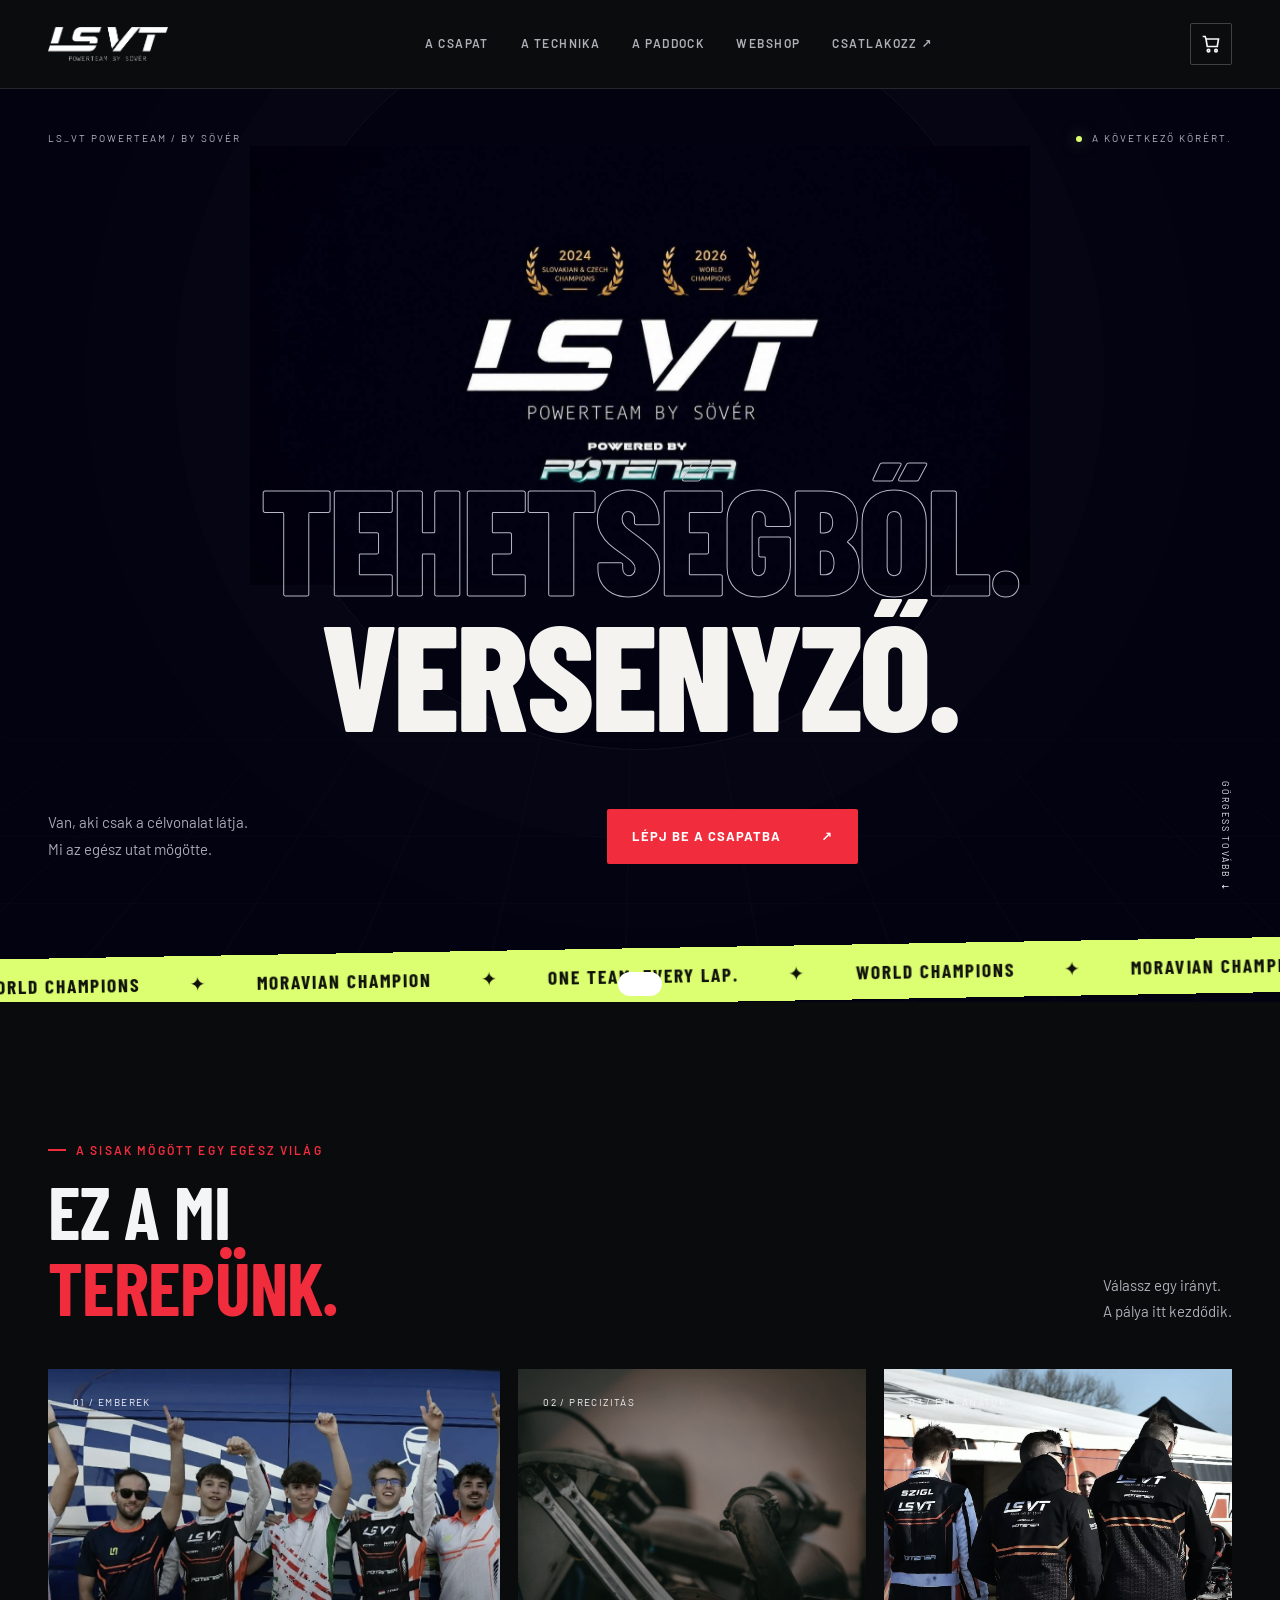
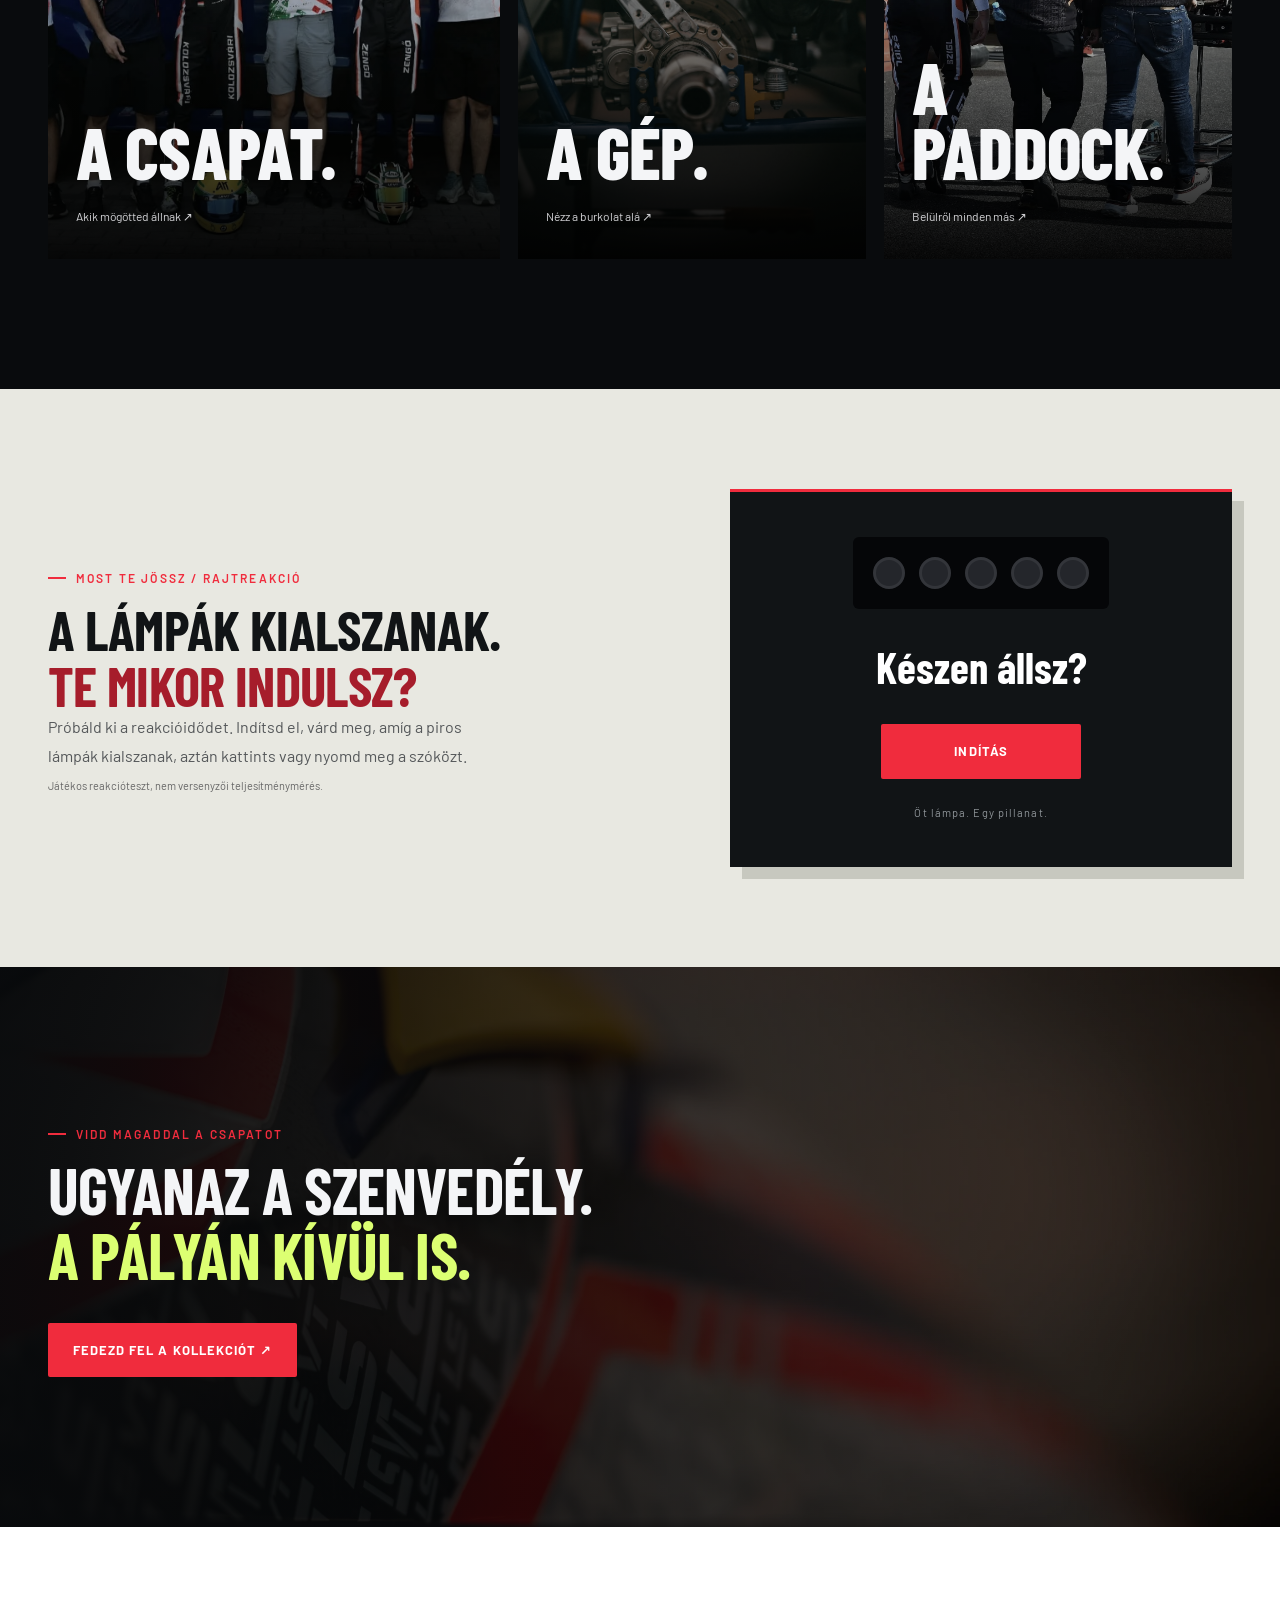
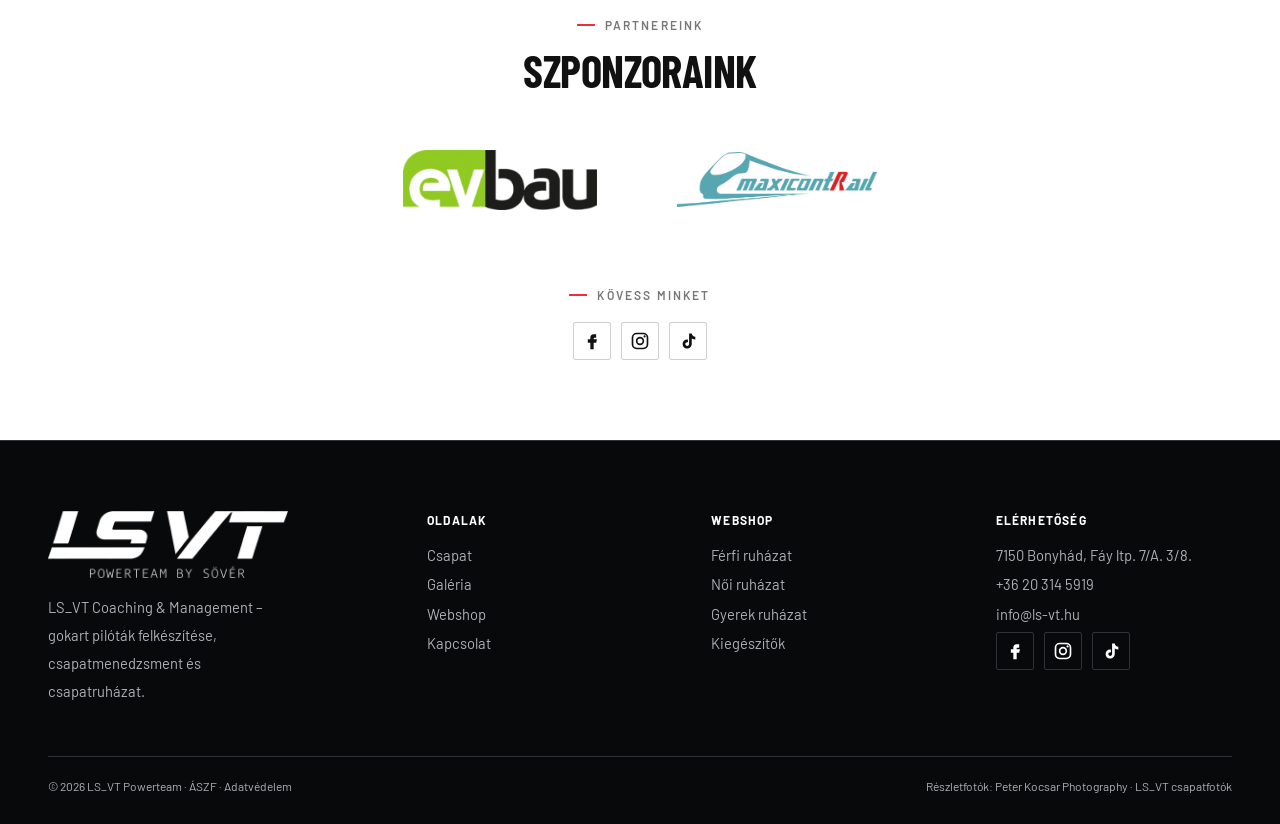
==== commit 4ad01899: "Praudit szponzor eltávolítása Co-Authored-By: Claude Opus 5.5 <noreply@anthropic.com> Claude-Session" ====
--- a/index.html
+++ b/index.html
@@ -21,7 +21,6 @@
     <div class="spons">
       <a href="https://evbau.hu/" target="_blank" rel="noopener"><img src="assets/img/sp-evbau.png" alt="EVBAU" loading="lazy"></a>
       <a href="https://maxicontrail.hu/" target="_blank" rel="noopener"><img src="assets/img/sp-rail.jpg" alt="Maxi Con Trail" loading="lazy"></a>
-      <div class="sponsor"><img src="assets/img/sp-praudit.jpg" alt="Praudit" loading="lazy"></div>
     </div>
     <p class="eyebrow" style="margin-top:56px">Kövess minket</p><div data-social class="social-center"></div>
   </div>
--- a/assets/style.css
+++ b/assets/style.css
@@ -25,16 +25,12 @@
 .hdr{position:fixed;inset:0 0 auto;z-index:50;transition:.25s}
 .hdr.solid{background:rgba(12,13,15,.92);backdrop-filter:blur(12px);border-bottom:1px solid var(--line)}
 .hdr .wrap{display:flex;align-items:center;justify-content:space-between;height:74px}
-
 .nav{display:flex;gap:30px;align-items:center}
 .nav a{font-weight:600;font-size:.9rem;text-transform:uppercase;letter-spacing:.08em;color:var(--mut)}
 .nav a:hover,.nav a.on{color:#fff}
 .cartbtn{position:relative;width:44px;height:44px;border-radius:50%;background:var(--card);display:grid;place-items:center}
 .cartbtn b{position:absolute;top:-4px;right:-4px;background:var(--red);font-size:.7rem;min-width:20px;height:20px;border-radius:10px;display:grid;place-items:center;padding:0 5px}
-.burger{display:none}
 @media(max-width:820px){.nav{position:fixed;inset:74px 0 auto;flex-direction:column;background:var(--bg);padding:24px;gap:20px;border-bottom:1px solid var(--line);transform:translateY(-130%);transition:.3s}
-.nav.open{transform:none}
-.burger{display:grid;place-items:center;width:44px;height:44px}
 .hdr{background:rgba(12,13,15,.92)}}
 /* split */
 .split{display:grid;grid-template-columns:1fr 1fr;gap:60px;align-items:center}
@@ -199,7 +195,7 @@
 #szponzorok h2{font-size:2.8rem}
 #szponzorok .eyebrow{color:#777}
 .spons{gap:40px;align-items:center}
-.spons a,.spons .sponsor{min-width:180px;height:100px;padding:20px;display:grid;place-items:center;background:#fff;border-radius:0}
+.spons a{min-width:180px;height:100px;padding:20px;display:grid;place-items:center;background:#fff;border-radius:0}
 .spons img{max-height:60px;max-width:200px;object-fit:contain}
 #kapcsolat{padding:120px 0;background:#121416}
 .contact{gap:80px;grid-template-columns:1fr 1fr}
@@ -245,7 +241,6 @@
 .nav{gap:20px}}
 @media(max-width:820px){.hdr .wrap{height:74px}
 .nav{inset:74px 0 auto;visibility:hidden;opacity:0;transform:translateY(-12px);padding:28px 24px;align-items:flex-start;gap:24px}
-.nav.open{visibility:visible;opacity:1;transform:none}
 .nav a{font-size:14px}
 .wrap{padding-inline:24px}
 section{padding:80px 0}
@@ -268,7 +263,7 @@
 .tools select{flex:1}
 .shop-hero{padding-top:130px}
 .spons{gap:20px}
-.spons a,.spons .sponsor{min-width:120px}
+.spons a{min-width:120px}
 .f .row{grid-template-columns:1fr}
 .pd .info{padding:30px 22px}
 .pc h3{font-size:16px}
@@ -295,7 +290,7 @@
 .tools input,.tools select{width:100%;flex-basis:100%}
 .chip{font-size:12px;padding:9px 12px}
 .goals{grid-template-columns:1fr}
-.spons a,.spons .sponsor{height:80px;min-width:100px;padding:12px}
+.spons a{height:80px;min-width:100px;padding:12px}
 .spons img{max-width:130px;max-height:45px}
 .pd .gal2>img{max-height:330px}
 .tot{font-size:1.05rem;gap:14px}
@@ -309,16 +304,53 @@
 /* A csapat friss saját képanyaga */
 .split>img{aspect-ratio:1.3;object-position:center;object-fit:contain;background:#0b0c0e}
 @media(max-width:820px){.split>img{aspect-ratio:2048/1170}}
-
-
 .fgrid>div:first-child>img{height:auto!important;width:240px!important;margin-bottom:16px;max-width:100%}
-
 .cartbtn b[hidden]{display:none}
-.social{display:flex;gap:10px;margin-top:4px}.social a{width:38px;height:38px;display:grid;place-items:center;border:1px solid var(--line);border-radius:2px;color:#fff;transition:.2s}.social a:hover{background:var(--red);border-color:var(--red)}
-.buy{display:flex;gap:10px;align-items:stretch}.buy .btn{flex:1}
-.qty-pick{display:flex;border:1px solid var(--line);border-radius:2px}.qty-pick button{width:40px;font-size:1.1rem}.qty-pick button:hover{background:var(--card)}
+.social{display:flex;gap:10px;margin-top:4px}
+.social a{width:38px;height:38px;display:grid;place-items:center;border:1px solid var(--line);border-radius:2px;color:#fff;transition:.2s}
+.social a:hover{background:var(--red);border-color:var(--red)}
+.buy{display:flex;gap:10px;align-items:stretch}
+.buy .btn{flex:1}
+.qty-pick{display:flex;border:1px solid var(--line);border-radius:2px}
+.qty-pick button{width:40px;font-size:1.1rem}
+.qty-pick button:hover{background:var(--card)}
 .qty-pick input,.qty .qn{width:44px;text-align:center;background:transparent;border:0;color:var(--fg);font:inherit;font-weight:700;-moz-appearance:textfield}
-.qty .qn{width:36px}.qty-pick input::-webkit-inner-spin-button,.qty .qn::-webkit-inner-spin-button{-webkit-appearance:none;margin:0}
+.qty .qn{width:36px}
+.qty-pick input::-webkit-inner-spin-button,.qty .qn::-webkit-inner-spin-button{-webkit-appearance:none;margin:0}
 .social-center .social{justify-content:center}
 .hdr .logo{display:block;line-height:0}
-.social-center .social a{color:#111;border-color:#cfcfcf}.social-center .social a:hover{color:#fff}
+.social-center .social a{color:#111;border-color:#cfcfcf}
+.social-center .social a:hover{color:#fff}
+.legal{max-width:860px;padding-block:50px 110px;color:#c9ccd1;line-height:1.8}
+.legal h2{font-size:clamp(1.6rem,3vw,2.2rem);margin:56px 0 16px;color:#fff}
+.legal h4{font-size:1.05rem;margin:28px 0 8px;color:#fff;text-transform:none;letter-spacing:0}
+.legal p,.legal li{margin:0 0 14px}
+.legal ul,.legal ol{padding-left:22px;margin-bottom:16px}
+.legal a{color:#fff;text-decoration:underline;text-underline-offset:3px;overflow-wrap:anywhere}
+.legal strong{color:#fff}
+.legal-note{border:1px solid var(--red);background:#f02c3d14;padding:18px 20px;margin-bottom:30px}
+.legal-links{display:flex;gap:12px;flex-wrap:wrap}
+.legal-links a{text-decoration:none}
+.form-err{color:#ff6b78;font-size:.9rem;margin:0}
+.adm{padding-block:30px 100px}
+.adm-login{max-width:380px}
+.adm-bar{display:flex;gap:10px;flex-wrap:wrap;align-items:center;margin-bottom:24px}
+.adm-bar .sp{flex:1}
+.adm-filters{display:flex;gap:8px;flex-wrap:wrap}
+.adm-filters sup{font-size:.7em;margin-left:4px}
+.adm-list{display:grid;gap:16px}
+.adm-order{background:var(--card);border:1px solid var(--line);padding:20px;display:grid;gap:16px}
+.adm-order header{display:flex;gap:16px;align-items:center;flex-wrap:wrap}
+.adm-order header>div{flex:1;min-width:0}
+.adm-order small{display:block;color:var(--mut);font-size:.72rem;text-transform:uppercase;letter-spacing:.1em;margin-bottom:4px}
+.adm-cols{display:grid;grid-template-columns:1fr 1fr 1.4fr;gap:20px;font-size:.92rem}
+.adm-cols>div{min-width:0;overflow-wrap:anywhere}
+.adm-note{margin:0;font-size:.92rem}
+.adm-actions{display:flex;gap:10px;flex-wrap:wrap}
+.adm-actions select,.adm-actions input{background:var(--bg2);border:1px solid var(--line);color:var(--fg);padding:10px 12px;font:inherit}
+.adm-actions input{flex:1;min-width:180px}
+.adm-st{padding:5px 10px;font-size:.75rem;font-weight:700;text-transform:uppercase;letter-spacing:.08em;background:#2a2e35}
+.st-uj{background:var(--red);color:#fff}
+.st-teljesitve{background:#1f9d55;color:#fff}
+.st-torolve{opacity:.5}
+@media(max-width:820px){.adm-cols{grid-template-columns:1fr}}
--- a/assets/experience.css
+++ b/assets/experience.css
@@ -219,3 +219,20 @@
 .race-orbit{transform:none}
 .motion-ready .portal,.motion-ready .work-strip{opacity:1;transform:none}
 .brand-stage img,.race-title>*{animation:none!important}}
+/* Keskeny képernyőn is kiírt menü: hamburger helyett a logó alatti, vízszintesen görgethető sor. */
+@media(max-width:820px){.hdr .wrap{height:auto;flex-wrap:wrap;padding-top:14px;column-gap:16px}
+.hdr .logo{order:1}
+.hdr .wrap>div:last-child{order:2}
+.nav{position:static;order:3;flex:0 0 100%;flex-direction:row;gap:22px;padding:14px 0 12px;margin-top:10px;border:0;border-top:1px solid #ffffff1c;background:none;visibility:visible;opacity:1;transform:none;transition:none;overflow-x:auto;scrollbar-width:none;align-items:center}
+.nav::-webkit-scrollbar{display:none}
+.nav a{font-size:11px;letter-spacing:.1em;flex:none}
+.race-intro{padding-top:150px}
+.chapter-head{padding-top:180px}
+.shop-hero{padding-top:170px}}
+@media(max-width:480px){.race-intro{padding-top:145px}
+.nav{gap:18px}}
+@media(max-width:480px){.nav .na{display:none}
+.nav{gap:16px;justify-content:space-between}
+.nav a{font-size:11px;letter-spacing:.06em}}
+@media(max-width:380px){.nav{gap:10px}
+.nav a{letter-spacing:.03em}}
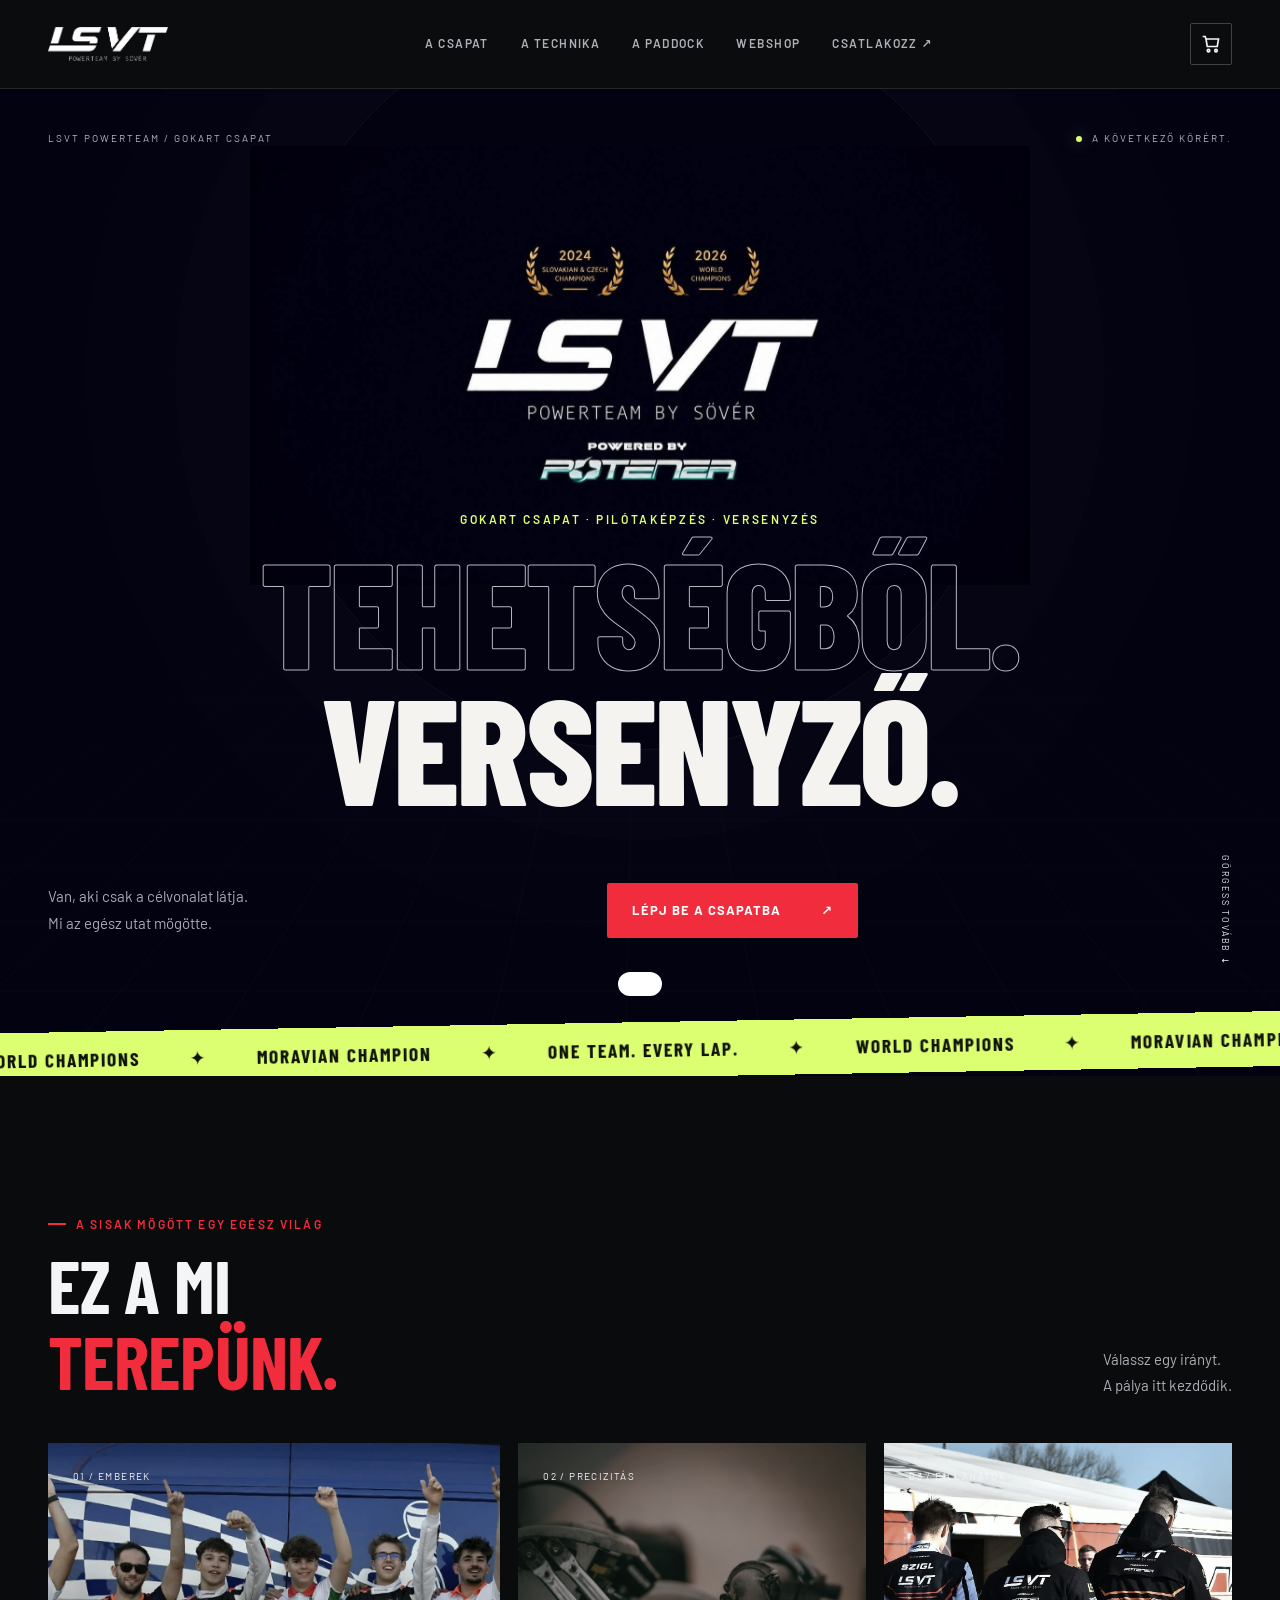
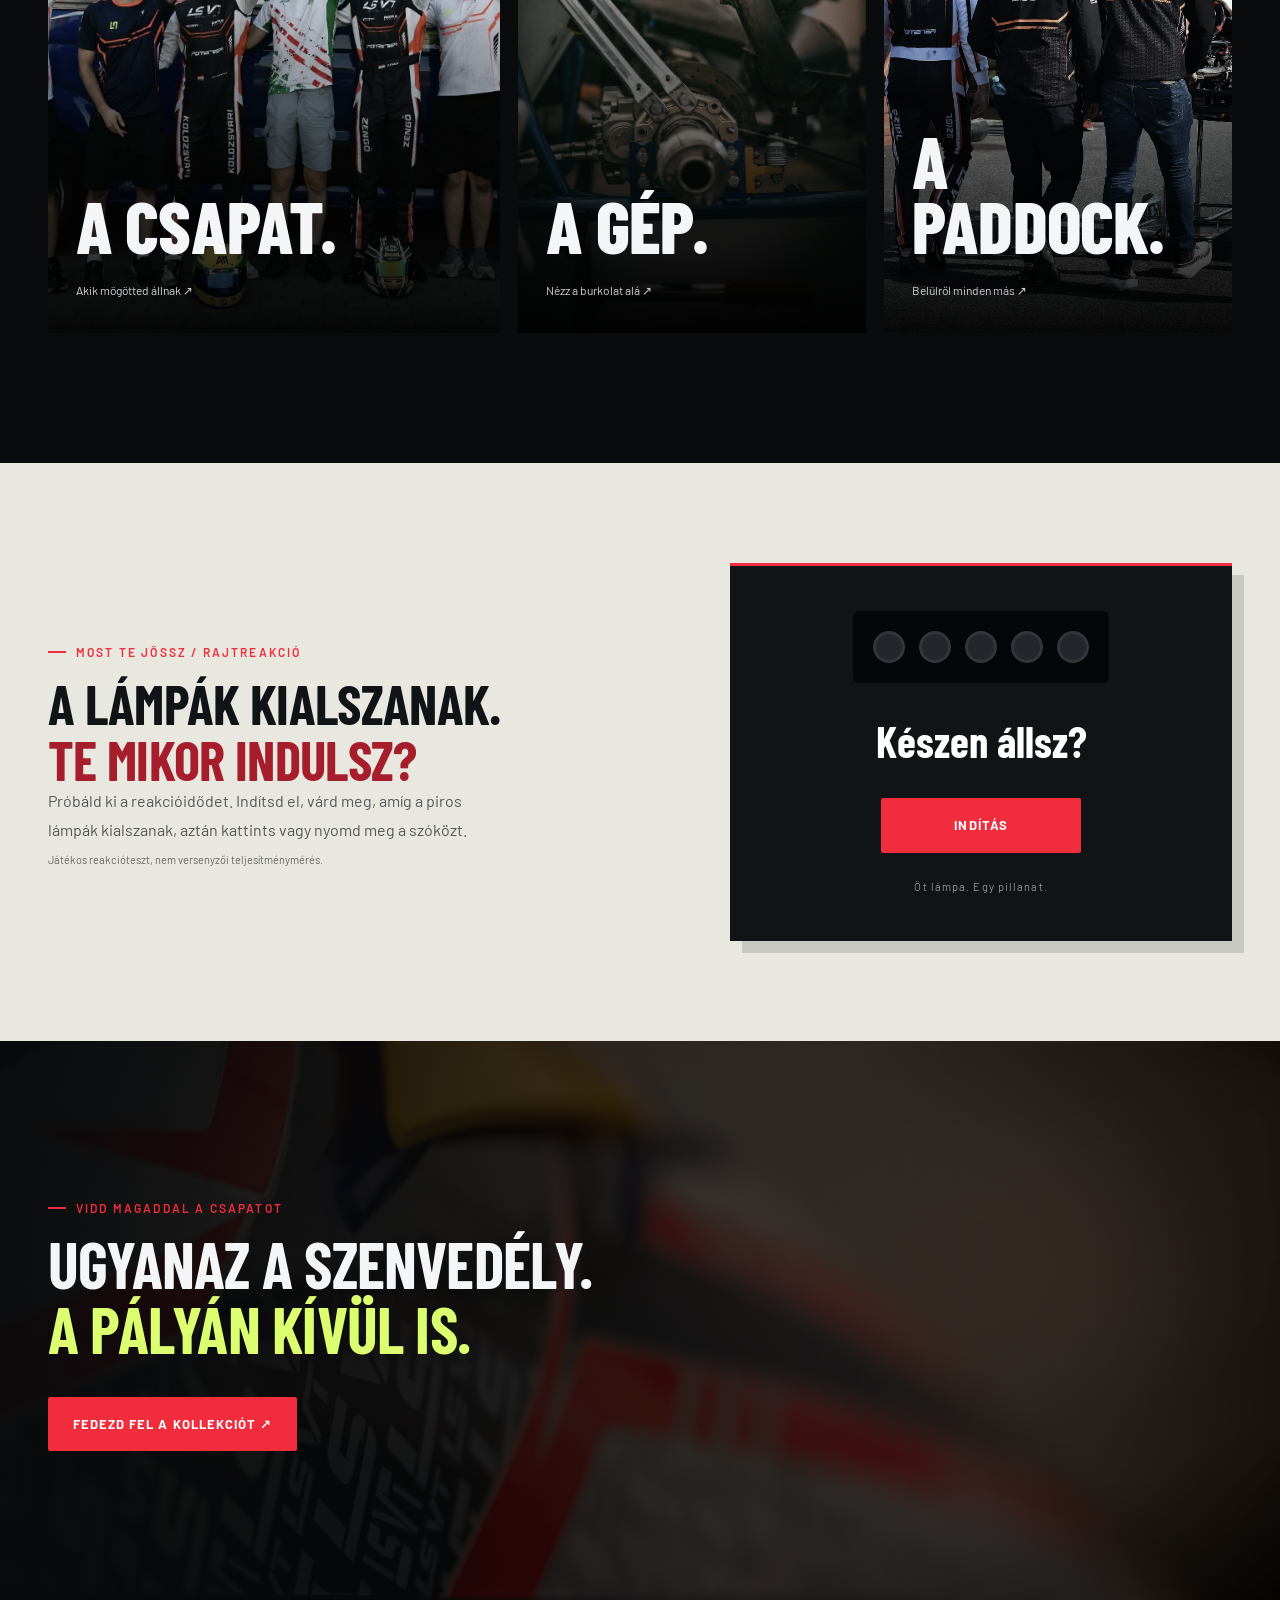
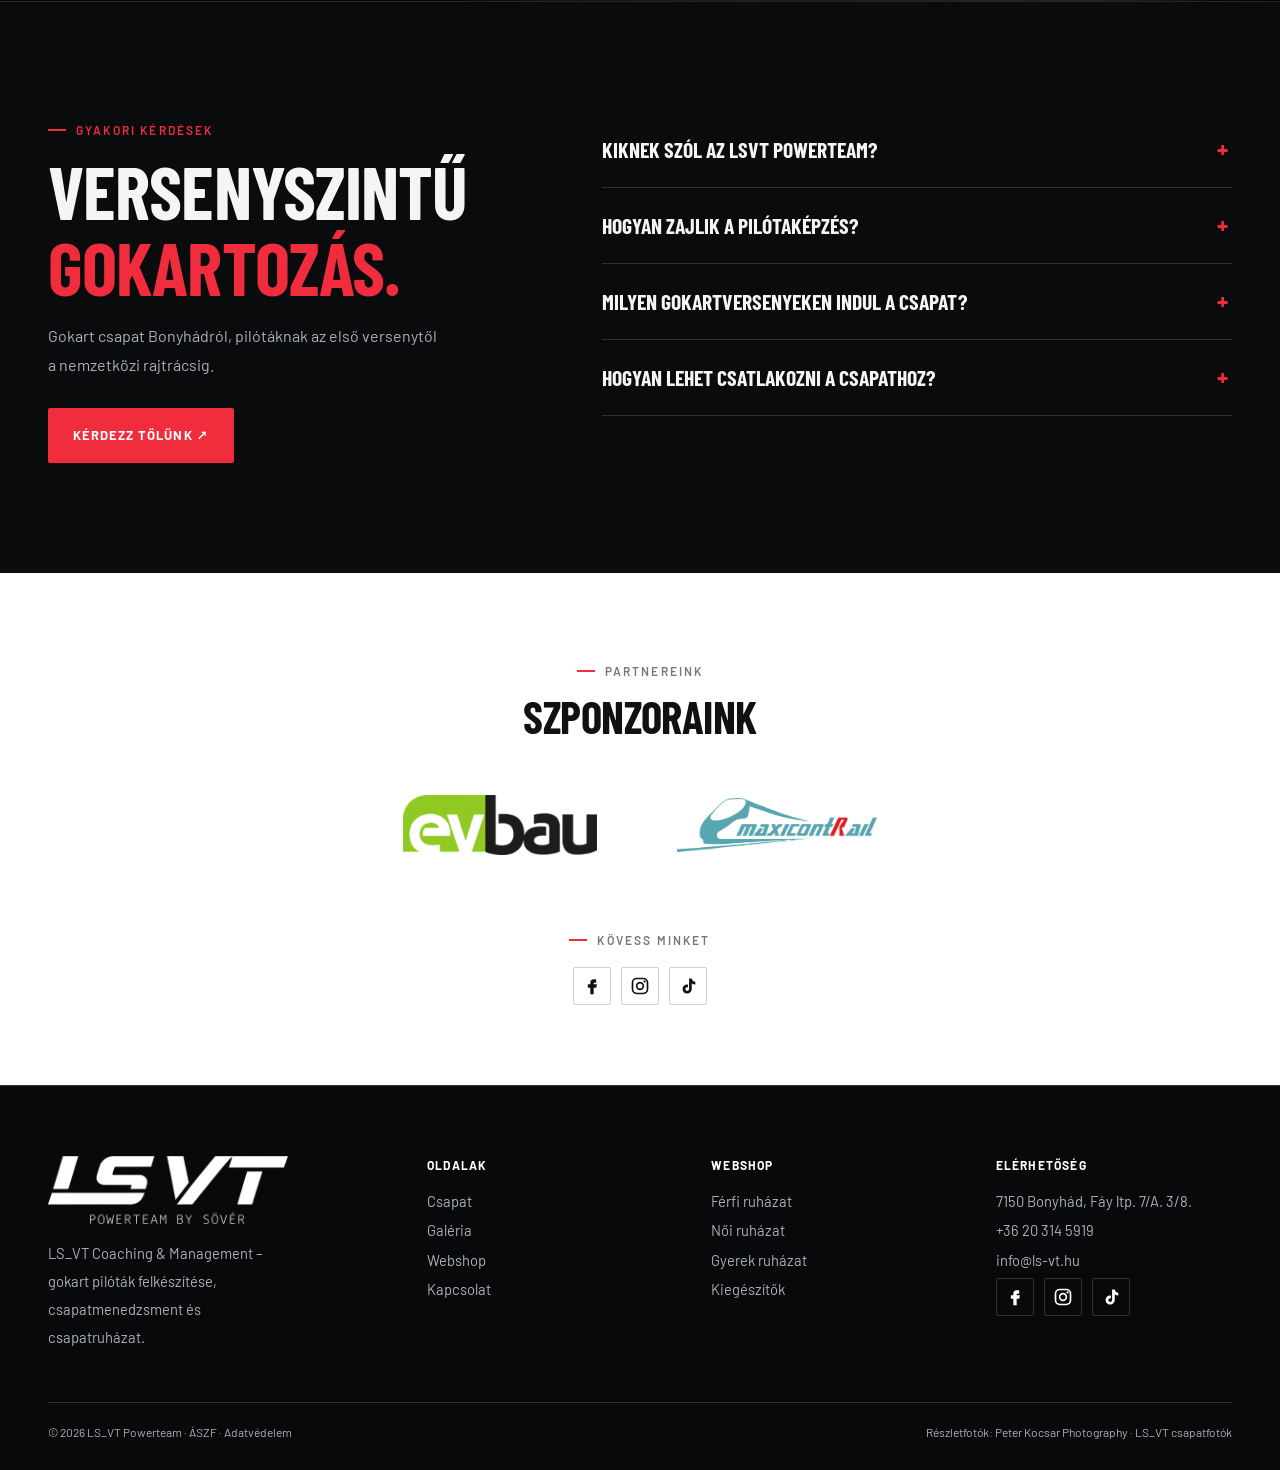
==== commit 0a02d94a: "Élő rendeléskezelés, kapcsolat üzenetek, SEO, saját betűtípusok - Supabase bekötve (adoasszisztens p" ====
--- a/index.html
+++ b/index.html
@@ -3,19 +3,22 @@
 <head>
 <meta charset="utf-8">
 <meta name="viewport" content="width=device-width,initial-scale=1">
-<title>A következő körért · LS_VT Powerteam</title>
-<meta name="description" content="LS_VT Coaching & Management: magyar gokartcsapat, egyénre szabott pilótafelkészítés, csapatmenedzsment és csapatruházat webshop.">
-<meta property="og:title" content="LS_VT Powerteam – Gokart csapat">
-<meta property="og:image" content="assets/img/brand.webp">
-<link rel="icon" href="assets/img/logo-dark.png">
-<link rel="preconnect" href="https://fonts.googleapis.com"><link rel="preconnect" href="https://fonts.gstatic.com" crossorigin>
-<link href="https://fonts.googleapis.com/css2?family=Barlow:wght@400;600;700&family=Barlow+Condensed:wght@700;800&display=swap" rel="stylesheet">
+<title>LSVT Powerteam – gokart csapat, pilótaképzés és versenyzés</title>
+<meta name="description" content="Magyar gokart csapat: egyénre szabott pilótaképzés, gokart edzés és versenyfelkészítés a Rotax MAX Challenge versenyekre. Csatlakozz az LSVT Powerteamhez!">
+<link rel="icon" href="assets/img/favicon-32.png" sizes="32x32"><link rel="icon" href="assets/img/favicon.svg" type="image/svg+xml"><link rel="apple-touch-icon" href="assets/img/apple-touch-icon.png">
+<link rel="canonical" href="https://ls-vt.hu/">
+<meta property="og:type" content="website"><meta property="og:locale" content="hu_HU"><meta property="og:site_name" content="LSVT Powerteam">
+<meta property="og:title" content="LSVT Powerteam – gokart csapat, pilótaképzés és versenyzés"><meta property="og:description" content="Magyar gokart csapat: egyénre szabott pilótaképzés, gokart edzés és versenyfelkészítés a Rotax MAX Challenge versenyekre. Csatlakozz az LSVT Powerteamhez!">
+<meta property="og:url" content="https://ls-vt.hu/"><meta property="og:image" content="https://ls-vt.hu/assets/img/og.jpg"><meta property="og:image:width" content="1200"><meta property="og:image:height" content="630">
+<meta name="twitter:card" content="summary_large_image">
+<link rel="preload" href="assets/fonts/barlow-condensed-latin-800-normal.woff2" as="font" type="font/woff2" crossorigin><link rel="stylesheet" href="assets/fonts.css">
 <link rel="stylesheet" href="assets/style.css"><link rel="stylesheet" href="assets/experience.css">
+<script type="application/ld+json">{"@context": "https://schema.org", "@graph": [{"@type": ["SportsTeam", "SportsOrganization"], "@id": "https://ls-vt.hu/#team", "name": "LSVT Powerteam", "alternateName": ["LS_VT Powerteam", "LS_VT Coaching & Management", "LSVT Powerteam by Sövér"], "sport": "Gokart (karting)", "url": "https://ls-vt.hu/", "logo": "https://ls-vt.hu/assets/img/logo-mark.png", "image": "https://ls-vt.hu/assets/img/og.jpg", "description": "Magyar gokart csapat: egyénre szabott pilótaképzés, versenyfelkészítés és csapatmenedzsment gokartversenyzőknek.", "coach": {"@type": "Person", "name": "Sövér László"}, "email": "info@ls-vt.hu", "telephone": "+36203816164", "address": {"@type": "PostalAddress", "streetAddress": "Fáy lakótelep 7/A. 3. em. 8.", "postalCode": "7150", "addressLocality": "Bonyhád", "addressCountry": "HU"}, "areaServed": "HU", "sameAs": ["https://www.facebook.com/lsvtcoachingmanagement", "https://www.instagram.com/ls_vt_powerteam/", "https://www.tiktok.com/@ls_vt_powerteam"], "parentOrganization": {"@type": "Organization", "@id": "https://ls-vt.hu/#org"}}, {"@type": "Organization", "@id": "https://ls-vt.hu/#org", "name": "LS-VT Kft.", "url": "https://ls-vt.hu/", "email": "info@ls-vt.hu", "telephone": "+36203145919", "taxID": "27753983-2-17", "logo": "https://ls-vt.hu/assets/img/logo-mark.png"}, {"@type": "WebSite", "@id": "https://ls-vt.hu/#site", "url": "https://ls-vt.hu/", "name": "LSVT Powerteam – gokart csapat", "inLanguage": "hu-HU", "publisher": {"@id": "https://ls-vt.hu/#org"}}]}</script><script type="application/ld+json">{"@context": "https://schema.org", "@type": "FAQPage", "mainEntity": [{"@type": "Question", "name": "Kiknek szól az LSVT Powerteam?", "acceptedAnswer": {"@type": "Answer", "text": "Gokartversenyzőknek és családjaiknak, akik versenyszerűen szeretnének gokartozni: kezdőknek, akik most lépnének a versenypályára, és tapasztalt pilótáknak, akik a következő szintre akarnak lépni."}}, {"@type": "Question", "name": "Hogyan zajlik a pilótaképzés?", "acceptedAnswer": {"@type": "Answer", "text": "Minden versenyzőt egyénileg felmérünk, és ehhez igazítjuk az edzésprogramot. Kiemeljük az erősségeket, pótoljuk a hiányosságokat, és a technikai mellett a mentális és fizikai felkészülésre is figyelünk."}}, {"@type": "Question", "name": "Milyen gokartversenyeken indul a csapat?", "acceptedAnswer": {"@type": "Answer", "text": "A csapat pilótái a Rotax MAX Challenge versenyein indulnak Magyarországon, Szlovákiában és Olaszországban. A versenysorozatot mindig a pilóta szintjéhez és céljaihoz igazítva választjuk ki."}}, {"@type": "Question", "name": "Hogyan lehet csatlakozni a csapathoz?", "acceptedAnswer": {"@type": "Answer", "text": "Írj nekünk a kapcsolat űrlapon, vagy hívd Sövér Lászlót a +36 20 381 6164-es számon. Egy kötetlen beszélgetéssel kezdünk, utána közösen döntjük el a következő lépést."}}]}</script>
 </head>
-<body data-page="home"><div id="hdr"></div><main id="main"><section class="race-hero"><div class="race-grid" aria-hidden="true"></div><div class="race-orbit" aria-hidden="true"></div><div class="wrap race-intro"><div class="race-top"><span>LS_VT POWERTEAM / BY SÖVÉR</span><span class="status-dot">A KÖVETKEZŐ KÖRÉRT.</span></div><div class="brand-stage"><img src="assets/img/brand.webp" alt="LSVT Powerteam by Sövér, powered by Potenza" fetchpriority="high"></div><h1 class="race-title"><span>TEHETSÉGBŐL.</span><strong>VERSENYZŐ.</strong></h1><div class="race-bottom"><p>Van, aki csak a célvonalat látja.<br>Mi az egész utat mögötte.</p><a href="csapat.html" class="btn btn-red">Lépj be a csapatba <span>↗</span></a><a href="#paddock" class="scroll-cue">GÖRGESS TOVÁBB ↓</a></div></div><div class="race-ticker"><div>WORLD CHAMPIONS <b>✦</b> MORAVIAN CHAMPION <b>✦</b> ONE TEAM. EVERY LAP. <b>✦</b> WORLD CHAMPIONS <b>✦</b> MORAVIAN CHAMPION <b>✦</b> ONE TEAM. EVERY LAP. <b>✦</b></div></div></section>
+<body data-page="home"><div id="hdr"></div><main id="main"><section class="race-hero"><div class="race-grid" aria-hidden="true"></div><div class="race-orbit" aria-hidden="true"></div><div class="wrap race-intro"><div class="race-top"><span>LSVT POWERTEAM / GOKART CSAPAT</span><span class="status-dot">A KÖVETKEZŐ KÖRÉRT.</span></div><div class="brand-stage"><img src="assets/img/brand.webp" alt="LSVT Powerteam by Sövér, powered by Potenza" fetchpriority="high"></div><h1 class="race-title"><small class="race-kicker">Gokart csapat · pilótaképzés · versenyzés</small><span>TEHETSÉGBŐL.</span><strong>VERSENYZŐ.</strong></h1><div class="race-bottom"><p>Van, aki csak a célvonalat látja.<br>Mi az egész utat mögötte.</p><a href="csapat.html" class="btn btn-red">Lépj be a csapatba <span>↗</span></a><a href="#paddock" class="scroll-cue">GÖRGESS TOVÁBB ↓</a></div></div><div class="race-ticker"><div>WORLD CHAMPIONS <b>✦</b> MORAVIAN CHAMPION <b>✦</b> ONE TEAM. EVERY LAP. <b>✦</b> WORLD CHAMPIONS <b>✦</b> MORAVIAN CHAMPION <b>✦</b> ONE TEAM. EVERY LAP. <b>✦</b></div></div></section>
 <section id="paddock" class="portal-section wrap"><div class="head-row"><div><span class="eyebrow">A sisak mögött egy egész világ</span><h2>Ez a mi<br><em>terepünk.</em></h2></div><p>Válassz egy irányt.<br>A pálya itt kezdődik.</p></div><div class="portal-grid"><a class="portal" href="csapat.html"><img src="assets/img/team-new.webp" alt="Az LS_VT csapata" loading="lazy"><span class="portal-num">01 / EMBEREK</span><div><h3>A csapat.</h3><span>Akik mögötted állnak ↗</span></div></a><a class="portal" href="technika.html"><img src="assets/img/engine.webp" alt="A gokart technikája" loading="lazy"><span class="portal-num">02 / PRECIZITÁS</span><div><h3>A gép.</h3><span>Nézz a burkolat alá ↗</span></div></a><a class="portal" href="galeria.html"><img src="assets/img/paddock.webp" alt="Élet a paddockban" loading="lazy"><span class="portal-num">03 / PILLANATOK</span><div><h3>A paddock.</h3><span>Belülről minden más ↗</span></div></a></div></section>
 <section class="reaction-section"><div class="wrap reaction-layout"><div><span class="eyebrow">Most te jössz / Rajtreakció</span><h2>A lámpák kialszanak.<br><em>Te mikor indulsz?</em></h2><p>Próbáld ki a reakcióidődet. Indítsd el, várd meg, amíg a piros lámpák kialszanak, aztán kattints vagy nyomd meg a szóközt.</p><small>Játékos reakcióteszt, nem versenyzői teljesítménymérés.</small></div><div class="reaction-console"><div class="start-lights" aria-hidden="true"><i></i><i></i><i></i><i></i><i></i></div><output id="reaction-result" aria-live="polite">Készen állsz?</output><button class="btn btn-red" id="reaction-button">Indítás</button><span id="reaction-best">Öt lámpa. Egy pillanat.</span></div></div></section>
-<section class="shop-launch"><img src="assets/img/livery.webp" alt="LS_VT csapatszínek" loading="lazy"><div class="wrap"><span class="eyebrow">Vidd magaddal a csapatot</span><h2>Ugyanaz a szenvedély.<br><em>A pályán kívül is.</em></h2><a class="btn btn-red" href="webshop.html">Fedezd fel a kollekciót ↗</a></div></section><section id="szponzorok">
+<section class="shop-launch"><img src="assets/img/livery.webp" alt="LS_VT csapatszínek" loading="lazy"><div class="wrap"><span class="eyebrow">Vidd magaddal a csapatot</span><h2>Ugyanaz a szenvedély.<br><em>A pályán kívül is.</em></h2><a class="btn btn-red" href="webshop.html">Fedezd fel a kollekciót ↗</a></div></section><section class="faq-section" id="gyik"><div class="wrap faq-layout"><div><span class="eyebrow">Gyakori kérdések</span><h2>Versenyszintű<br><em>gokartozás.</em></h2><p>Gokart csapat Bonyhádról, pilótáknak az első versenytől a nemzetközi rajtrácsig.</p><a class="btn btn-red" href="csapat.html#kapcsolat">Kérdezz tőlünk ↗</a></div><div class="faq-list"><details><summary>Kiknek szól az LSVT Powerteam?</summary><p>Gokartversenyzőknek és családjaiknak, akik versenyszerűen szeretnének gokartozni: kezdőknek, akik most lépnének a versenypályára, és tapasztalt pilótáknak, akik a következő szintre akarnak lépni.</p></details><details><summary>Hogyan zajlik a pilótaképzés?</summary><p>Minden versenyzőt egyénileg felmérünk, és ehhez igazítjuk az edzésprogramot. Kiemeljük az erősségeket, pótoljuk a hiányosságokat, és a technikai mellett a mentális és fizikai felkészülésre is figyelünk.</p></details><details><summary>Milyen gokartversenyeken indul a csapat?</summary><p>A csapat pilótái a Rotax MAX Challenge versenyein indulnak Magyarországon, Szlovákiában és Olaszországban. A versenysorozatot mindig a pilóta szintjéhez és céljaihoz igazítva választjuk ki.</p></details><details><summary>Hogyan lehet csatlakozni a csapathoz?</summary><p>Írj nekünk a kapcsolat űrlapon, vagy hívd Sövér Lászlót a +36 20 381 6164-es számon. Egy kötetlen beszélgetéssel kezdünk, utána közösen döntjük el a következő lépést.</p></details></div></div></section><section id="szponzorok">
   <div class="wrap" style="text-align:center">
     <span class="eyebrow">Partnereink</span><h2>Szponzoraink</h2>
     <div class="spons">
--- a/assets/fonts.css
+++ b/assets/fonts.css
@@ -0,0 +1,11 @@
+/* Barlow és Barlow Condensed helyben tárolva (Fontsource, SIL OFL), hogy a látogatók IP-címe ne menjen a Google-höz. */
+@font-face{font-family:'Barlow';font-style:normal;font-display:swap;font-weight:400;src:url(fonts/barlow-latin-ext-400-normal.woff2) format('woff2');unicode-range:U+0100-02AF,U+0304,U+0308,U+0329,U+1E00-1E9F,U+1EF2-1EFF,U+2020,U+20A0-20AB,U+20AD-20C0,U+2113,U+2C60-2C7F,U+A720-A7FF}
+@font-face{font-family:'Barlow';font-style:normal;font-display:swap;font-weight:600;src:url(fonts/barlow-latin-ext-600-normal.woff2) format('woff2');unicode-range:U+0100-02AF,U+0304,U+0308,U+0329,U+1E00-1E9F,U+1EF2-1EFF,U+2020,U+20A0-20AB,U+20AD-20C0,U+2113,U+2C60-2C7F,U+A720-A7FF}
+@font-face{font-family:'Barlow';font-style:normal;font-display:swap;font-weight:700;src:url(fonts/barlow-latin-ext-700-normal.woff2) format('woff2');unicode-range:U+0100-02AF,U+0304,U+0308,U+0329,U+1E00-1E9F,U+1EF2-1EFF,U+2020,U+20A0-20AB,U+20AD-20C0,U+2113,U+2C60-2C7F,U+A720-A7FF}
+@font-face{font-family:'Barlow';font-style:normal;font-display:swap;font-weight:400;src:url(fonts/barlow-latin-400-normal.woff2) format('woff2');unicode-range:U+0000-00FF,U+0131,U+0152-0153,U+02BB-02BC,U+02C6,U+02DA,U+02DC,U+0304,U+0308,U+0329,U+2000-206F,U+2074,U+20AC,U+2122,U+2191,U+2193,U+2212,U+2215,U+FEFF,U+FFFD}
+@font-face{font-family:'Barlow';font-style:normal;font-display:swap;font-weight:600;src:url(fonts/barlow-latin-600-normal.woff2) format('woff2');unicode-range:U+0000-00FF,U+0131,U+0152-0153,U+02BB-02BC,U+02C6,U+02DA,U+02DC,U+0304,U+0308,U+0329,U+2000-206F,U+2074,U+20AC,U+2122,U+2191,U+2193,U+2212,U+2215,U+FEFF,U+FFFD}
+@font-face{font-family:'Barlow';font-style:normal;font-display:swap;font-weight:700;src:url(fonts/barlow-latin-700-normal.woff2) format('woff2');unicode-range:U+0000-00FF,U+0131,U+0152-0153,U+02BB-02BC,U+02C6,U+02DA,U+02DC,U+0304,U+0308,U+0329,U+2000-206F,U+2074,U+20AC,U+2122,U+2191,U+2193,U+2212,U+2215,U+FEFF,U+FFFD}
+@font-face{font-family:'Barlow Condensed';font-style:normal;font-display:swap;font-weight:700;src:url(fonts/barlow-condensed-latin-ext-700-normal.woff2) format('woff2');unicode-range:U+0100-02AF,U+0304,U+0308,U+0329,U+1E00-1E9F,U+1EF2-1EFF,U+2020,U+20A0-20AB,U+20AD-20C0,U+2113,U+2C60-2C7F,U+A720-A7FF}
+@font-face{font-family:'Barlow Condensed';font-style:normal;font-display:swap;font-weight:800;src:url(fonts/barlow-condensed-latin-ext-800-normal.woff2) format('woff2');unicode-range:U+0100-02AF,U+0304,U+0308,U+0329,U+1E00-1E9F,U+1EF2-1EFF,U+2020,U+20A0-20AB,U+20AD-20C0,U+2113,U+2C60-2C7F,U+A720-A7FF}
+@font-face{font-family:'Barlow Condensed';font-style:normal;font-display:swap;font-weight:700;src:url(fonts/barlow-condensed-latin-700-normal.woff2) format('woff2');unicode-range:U+0000-00FF,U+0131,U+0152-0153,U+02BB-02BC,U+02C6,U+02DA,U+02DC,U+0304,U+0308,U+0329,U+2000-206F,U+2074,U+20AC,U+2122,U+2191,U+2193,U+2212,U+2215,U+FEFF,U+FFFD}
+@font-face{font-family:'Barlow Condensed';font-style:normal;font-display:swap;font-weight:800;src:url(fonts/barlow-condensed-latin-800-normal.woff2) format('woff2');unicode-range:U+0000-00FF,U+0131,U+0152-0153,U+02BB-02BC,U+02C6,U+02DA,U+02DC,U+0304,U+0308,U+0329,U+2000-206F,U+2074,U+20AC,U+2122,U+2191,U+2193,U+2212,U+2215,U+FEFF,U+FFFD}
--- a/assets/style.css
+++ b/assets/style.css
@@ -354,3 +354,4 @@
 .st-teljesitve{background:#1f9d55;color:#fff}
 .st-torolve{opacity:.5}
 @media(max-width:820px){.adm-cols{grid-template-columns:1fr}}
+.form-ok{color:#5fd38d}
--- a/assets/experience.css
+++ b/assets/experience.css
@@ -236,3 +236,7 @@
 .nav a{font-size:11px;letter-spacing:.06em}}
 @media(max-width:380px){.nav{gap:10px}
 .nav a{letter-spacing:.03em}}
+
+/* SEO: a kulcsszavas felirat a H1 része, kinézete változatlan. */
+h1>.eyebrow{display:flex;font-family:var(--ff);text-transform:uppercase;margin:0 0 24px}.shop-intro h1>.eyebrow{margin-bottom:18px}.race-kicker{display:block;font:600 12px/1.5 var(--ff);letter-spacing:.22em;color:var(--acid);margin-bottom:22px;text-align:center}@media(max-width:480px){.race-kicker{text-align:left;font-size:10px;letter-spacing:.14em}}.faq-section{padding-block:110px;border-top:1px solid #ffffff1c}.faq-layout{display:grid;grid-template-columns:1fr 1.3fr;gap:70px;align-items:start}.faq-layout p{color:var(--mut);line-height:1.8;margin:18px 0 28px;max-width:44ch}.faq-list details{border-bottom:1px solid var(--line)}.faq-list summary{cursor:pointer;list-style:none;padding:24px 40px 24px 0;font:700 1.35rem/1.25 var(--fh);text-transform:uppercase;position:relative}.faq-list summary::-webkit-details-marker{display:none}.faq-list summary::after{content:"+";position:absolute;right:4px;top:20px;font-size:1.6rem;color:var(--red)}.faq-list details[open] summary::after{content:"−"}.faq-list details p{margin:0 0 24px;max-width:none}@media(max-width:820px){.faq-layout{grid-template-columns:1fr;gap:30px}.faq-section{padding-block:80px}}
+.race-kicker{margin-top:34px}@media(max-width:820px){.race-kicker{margin-top:18px}}
